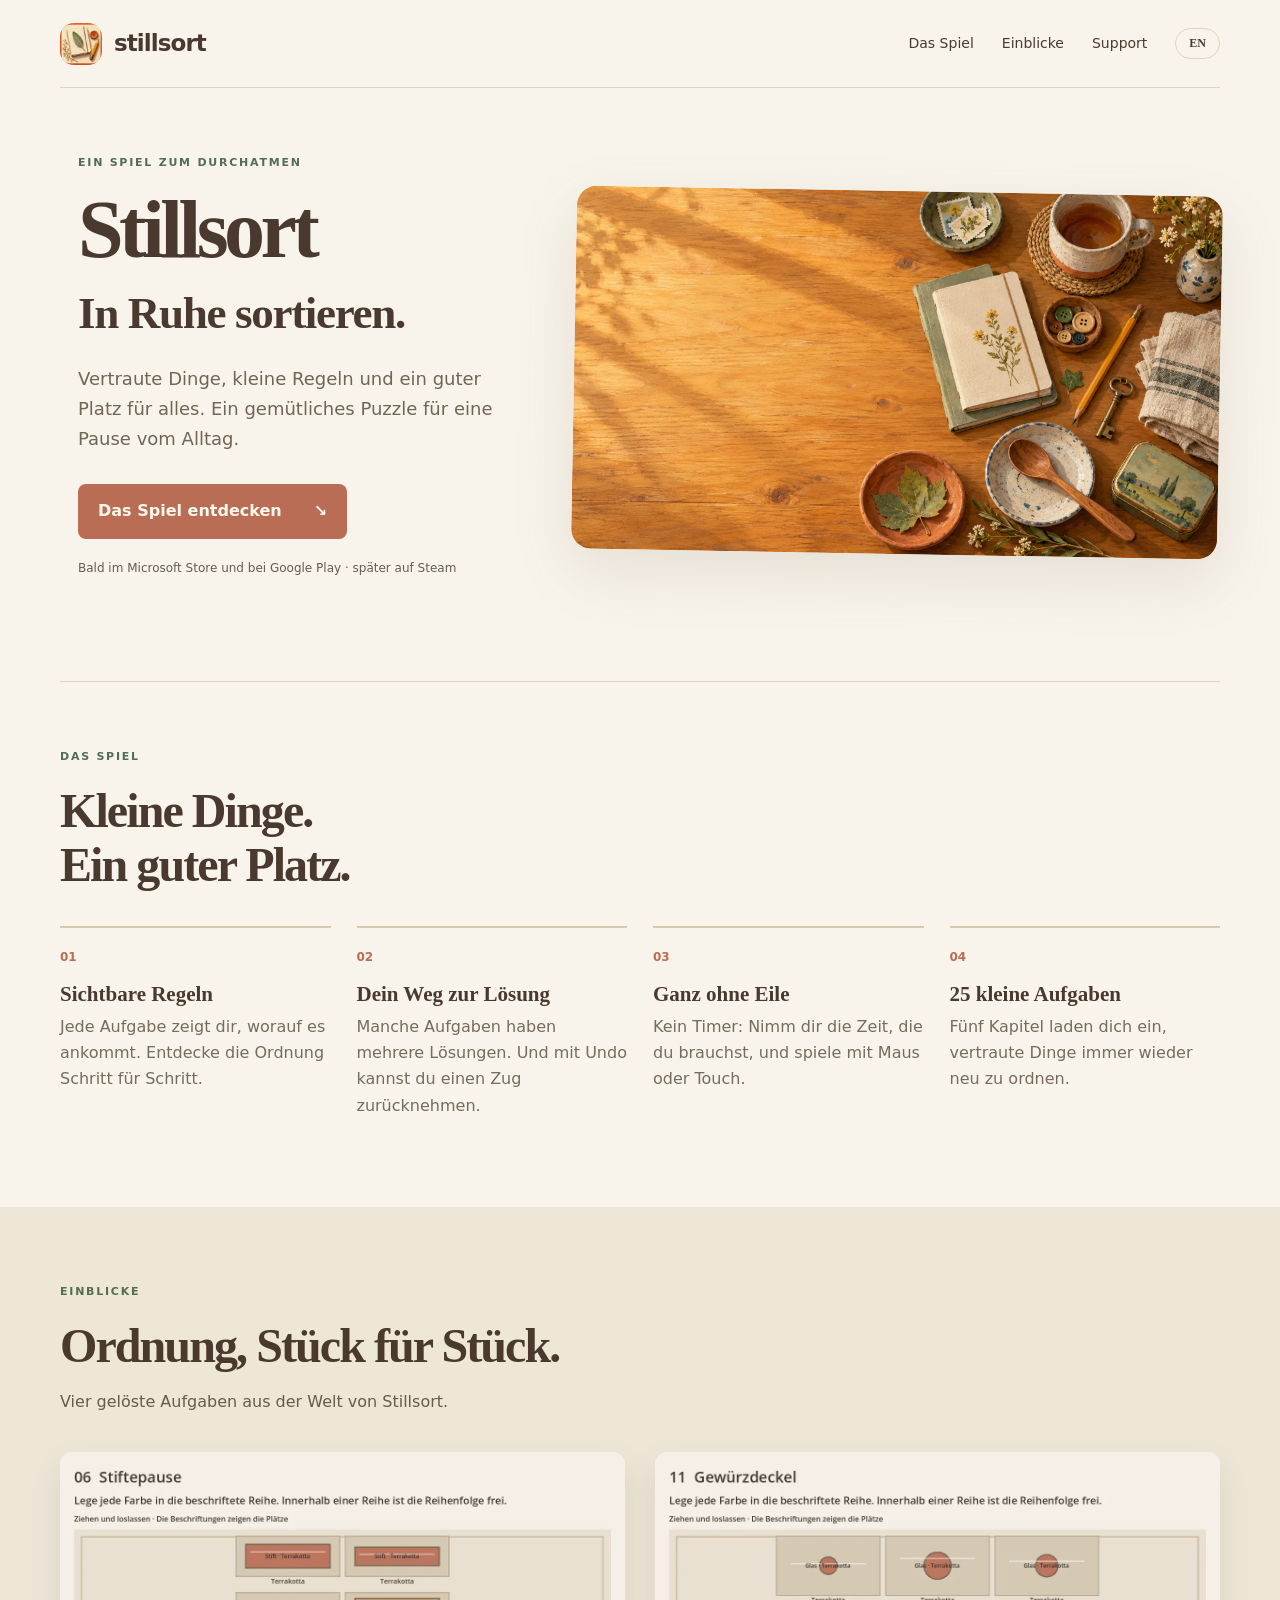
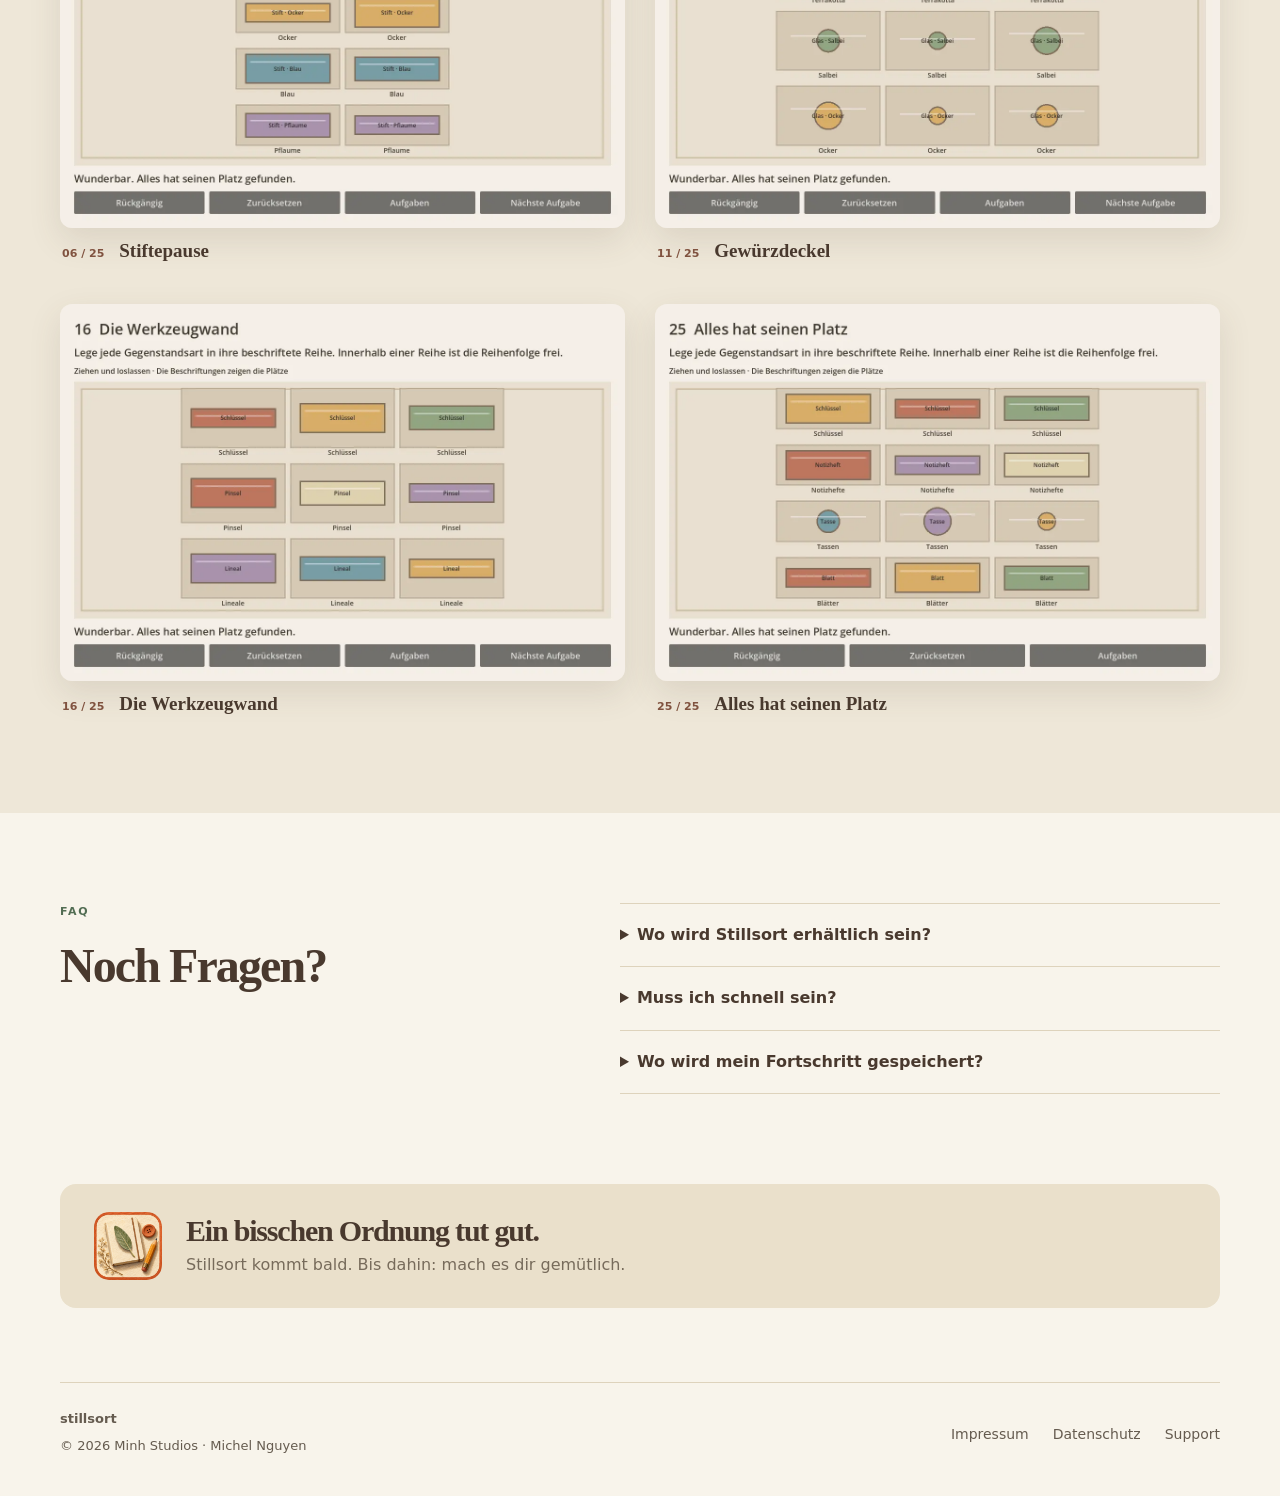
==== index.html @ e7d7af77 "Website-Entwurf (terra)" ====
<!doctype html><html lang="de"><head><meta charset="utf-8"><meta name="viewport" content="width=device-width,initial-scale=1"><meta name="description" content="Ein ruhiges Puzzle- und Aufräumspiel für kleine Pausen."><meta name="theme-color" content="#f8f4eb"><meta property="og:type" content="website"><meta property="og:site_name" content="Stillsort"><meta property="og:title" content="Stillsort — In Ruhe sortieren"><meta property="og:description" content="Ein ruhiges Puzzle- und Aufräumspiel für kleine Pausen."><meta property="og:image" content="img/key-art.webp"><meta property="og:image:alt" content="Stillsort"><meta name="twitter:card" content="summary_large_image"><title>Stillsort — In Ruhe sortieren</title><link rel="icon" href="favicon.png"><link rel="stylesheet" href="style.css"><script src="lang.js" defer></script></head><body><a class="skip" href="#main"><span data-l="de">Zum Inhalt</span><span data-l="en">Skip to content</span></a><header class="nav wrap"><a class="brand" href="./"><img src="img/icon.webp" alt="" width="42" height="42"><span>stillsort</span></a><nav aria-label="Navigation"><a href="./#spiel"><span data-l="de">Das Spiel</span><span data-l="en">The game</span></a><a href="./#einblicke"><span data-l="de">Einblicke</span><span data-l="en">Gallery</span></a><a href="support.html">Support</a><button class="lang" type="button" aria-label="Switch language">EN</button></nav></header><main id="main"><section class="hero wrap"><div class="hero-copy"><p class="eyebrow"><span data-l="de">Ein Spiel zum Durchatmen</span><span data-l="en">A little room to unwind</span></p><h1>Stillsort<span><span data-l="de">In Ruhe sortieren.</span><span data-l="en">Find your quiet order.</span></span></h1><p class="lead"><span data-l="de">Vertraute Dinge, kleine Regeln und ein guter Platz für alles. Ein gemütliches Puzzle für eine Pause vom Alltag.</span><span data-l="en">Familiar things, little rules and a place for everything. A cozy puzzle for a break from the everyday.</span></p><a class="button" href="#spiel"><span data-l="de">Das Spiel entdecken</span><span data-l="en">Discover the game</span> <span aria-hidden="true">↘</span></a><p class="coming"><span data-l="de">Bald im Microsoft Store und bei Google Play · später auf Steam</span><span data-l="en">Coming soon to Microsoft Store and Google Play · Steam later</span></p></div><div class="hero-art"><img src="img/key-art.webp" alt="" width="1920" height="1080" fetchpriority="high"></div></section><section class="about wrap" id="spiel"><p class="eyebrow"><span data-l="de">Das Spiel</span><span data-l="en">The game</span></p><h2><span data-l="de">Kleine Dinge.<br>Ein guter Platz.</span><span data-l="en">Small things.<br>Just the right place.</span></h2><div class="features"><article><b>01</b><h3><span data-l="de">Sichtbare Regeln</span><span data-l="en">Visible rules</span></h3><p><span data-l="de">Jede Aufgabe zeigt dir, worauf es ankommt. Entdecke die Ordnung Schritt für Schritt.</span><span data-l="en">Each puzzle shows you what matters. Discover the pattern one step at a time.</span></p></article><article><b>02</b><h3><span data-l="de">Dein Weg zur Lösung</span><span data-l="en">Your way to solve</span></h3><p><span data-l="de">Manche Aufgaben haben mehrere Lösungen. Und mit Undo kannst du einen Zug zurücknehmen.</span><span data-l="en">Some puzzles have more than one solution. Undo lets you take a move back.</span></p></article><article><b>03</b><h3><span data-l="de">Ganz ohne Eile</span><span data-l="en">No need to hurry</span></h3><p><span data-l="de">Kein Timer: Nimm dir die Zeit, die du brauchst, und spiele mit Maus oder Touch.</span><span data-l="en">There’s no timer. Take your time and play with a mouse or touch.</span></p></article><article><b>04</b><h3><span data-l="de">25 kleine Aufgaben</span><span data-l="en">25 little puzzles</span></h3><p><span data-l="de">Fünf Kapitel laden dich ein, vertraute Dinge immer wieder neu zu ordnen.</span><span data-l="en">Five chapters invite you to arrange familiar objects in new ways.</span></p></article></div></section><section class="gallery-section" id="einblicke"><div class="wrap"><p class="eyebrow"><span data-l="de">Einblicke</span><span data-l="en">A closer look</span></p><h2><span data-l="de">Ordnung, Stück für Stück.</span><span data-l="en">A little order, piece by piece.</span></h2><p><span data-l="de">Vier gelöste Aufgaben aus der Welt von Stillsort.</span><span data-l="en">Four solved puzzles from the world of Stillsort.</span></p><div class="gallery"><figure><img src="img/screens/level-06.webp" alt="" loading="lazy" width="1200" height="800"><figcaption><span>06 / 25</span><span data-l="de">Stiftepause</span><span data-l="en">Pencil break</span></figcaption></figure><figure><img src="img/screens/level-11.webp" alt="" loading="lazy" width="1200" height="800"><figcaption><span>11 / 25</span><span data-l="de">Gewürzdeckel</span><span data-l="en">Spice lids</span></figcaption></figure><figure><img src="img/screens/level-16.webp" alt="" loading="lazy" width="1200" height="800"><figcaption><span>16 / 25</span><span data-l="de">Die Werkzeugwand</span><span data-l="en">The tool wall</span></figcaption></figure><figure><img src="img/screens/level-25.webp" alt="" loading="lazy" width="1200" height="800"><figcaption><span>25 / 25</span><span data-l="de">Alles hat seinen Platz</span><span data-l="en">Everything in its place</span></figcaption></figure></div></div></section><section class="faq wrap"><div><p class="eyebrow">FAQ</p><h2><span data-l="de">Noch Fragen?</span><span data-l="en">A few questions?</span></h2></div><div><details><summary><span data-l="de">Wo wird Stillsort erhältlich sein?</span><span data-l="en">Where will Stillsort be available?</span></summary><p><span data-l="de">Stillsort erscheint bald im Microsoft Store und bei Google Play; Steam folgt später.</span><span data-l="en">Stillsort is coming soon to Microsoft Store and Google Play, with Steam planned later.</span></p></details><details><summary><span data-l="de">Muss ich schnell sein?</span><span data-l="en">Do I need to be quick?</span></summary><p><span data-l="de">Nein. Es gibt keinen Timer. Du kannst in deinem eigenen Tempo spielen und Züge rückgängig machen.</span><span data-l="en">No. There is no timer. Play at your own pace and undo moves.</span></p></details><details><summary><span data-l="de">Wo wird mein Fortschritt gespeichert?</span><span data-l="en">Where is my progress saved?</span></summary><p><span data-l="de">Auf deinem Gerät. Mehr dazu steht in unserer <a href="privacy.html">Datenschutzerklärung</a>.</span><span data-l="en">On your device. Read more in our <a href="privacy.html">privacy policy</a>.</span></p></details></div></section><section class="closing wrap"><img src="img/icon.webp" width="68" height="68" alt=""><div><h2><span data-l="de">Ein bisschen Ordnung tut gut.</span><span data-l="en">A little order feels good.</span></h2><p><span data-l="de">Stillsort kommt bald. Bis dahin: mach es dir gemütlich.</span><span data-l="en">Stillsort is coming soon. Until then, make yourself comfortable.</span></p></div></section></main><footer class="wrap footer"><div><strong>stillsort</strong><p>© 2026 Minh Studios · Michel Nguyen</p></div><nav aria-label="Footer"><a href="impressum.html"><span data-l="de">Impressum</span><span data-l="en">Legal notice</span></a><a href="privacy.html"><span data-l="de">Datenschutz</span><span data-l="en">Privacy</span></a><a href="support.html">Support</a></nav></footer></body></html>
---- style.css ----
:root{--paper:#f6f0e2;--ink:#594737;--muted:#817565;--terra:#b96d54;--sage:#718a70;--ochre:#c4a15d;--line:#ded3bc}*{box-sizing:border-box}body{margin:0;background:var(--paper);color:var(--ink);font:16px/1.65 system-ui,-apple-system,BlinkMacSystemFont,"Segoe UI",sans-serif}a{color:inherit;text-underline-offset:4px}.wrap{width:min(1160px,calc(100% - 48px));margin-inline:auto}.nav{height:88px;display:flex;align-items:center;justify-content:space-between;border-bottom:1px solid var(--line)}.brand{display:flex;align-items:center;gap:12px;text-decoration:none;font-weight:700;font-size:23px;letter-spacing:-.04em}.brand img{border-radius:14px}nav{display:flex;align-items:center;gap:28px}nav a,.footer a{text-decoration:none;font-size:14px}.nav a:hover,.footer a:hover{color:var(--terra)}.lang{border:1px solid var(--line);background:transparent;border-radius:99px;padding:7px 13px;color:var(--ink);font:600 12px 'DM Sans';cursor:pointer}.hero{display:grid;grid-template-columns:.83fr 1.17fr;gap:56px;align-items:center;padding-block:66px 90px}.hero-copy{padding-left:18px}.eyebrow{text-transform:uppercase;letter-spacing:.16em;color:var(--sage);font-size:11px;font-weight:700;margin:0 0 18px}.hero h1,.legal h1{font:600 clamp(52px,7vw,82px)/.98 Georgia,"Times New Roman",serif;letter-spacing:-.055em;margin:0 0 24px}.lead{font-size:18px;color:#716554;max-width:480px}.button{display:inline-flex;align-items:center;gap:32px;text-decoration:none;background:var(--terra);color:#fff8ed;padding:14px 20px;border-radius:8px;margin-top:13px;font-weight:600}.button:hover{background:#9f5c48}.coming{color:var(--muted);font-size:12px;margin-top:20px}.hero-art{border-radius:20px;overflow:hidden;box-shadow:0 22px 60px #75614924;transform:rotate(1deg)}.hero-art img{display:block;width:100%;height:auto}.about{border-top:1px solid var(--line);padding-block:66px 88px}.about h2,.closing h2{font:600 clamp(32px,4vw,48px)/1.12 Georgia,"Times New Roman",serif;letter-spacing:-.04em;margin:0 0 35px}.features{display:grid;grid-template-columns:repeat(3,1fr);gap:40px}.features article{border-top:2px solid #d6c9ac;padding-top:15px}.features b{font-size:12px;color:var(--terra)}.features h3{font:600 21px Georgia,"Times New Roman",serif;margin:12px 0 7px}.features p,.closing p{color:#776b5b;margin:0}.closing{display:flex;align-items:center;gap:24px;background:#eae0cb;border-radius:16px;padding:28px 34px;margin-bottom:74px}.closing h2{font-size:30px;margin:0 0 4px}.closing img{border-radius:15px}.footer{border-top:1px solid var(--line);padding:25px 0 35px;display:flex;justify-content:space-between;color:var(--muted);font-size:13px}.footer>span:last-child{display:flex;gap:24px}.legal{padding:82px 0 108px;max-width:810px}.legal h1{font-size:clamp(48px,7vw,72px)}.legal article{border-top:1px solid var(--line);padding:23px 0}.legal article h2{font:600 24px Georgia,"Times New Roman",serif;margin:0 0 8px}.legal article p{color:#716554;margin:0}.legal .updated{margin-top:42px;color:var(--muted);font-size:13px}.contact{background:#eee5d2;border:0!important;border-radius:14px;padding:24px!important;margin:34px 0}.email{font-size:22px;color:var(--terra)}[data-en]{display:none}.english [data-en]{display:initial}.english [data-de]{display:none}
@media(max-width:780px){.wrap{width:min(100% - 34px,600px)}.nav{height:72px}nav{gap:13px}nav a{font-size:13px}.hero{grid-template-columns:1fr;gap:34px;padding-block:48px 64px}.hero-copy{padding:0}.hero h1{font-size:64px}.hero-art{order:-1}.features{grid-template-columns:1fr;gap:22px}.about{padding-block:48px}.closing{align-items:flex-start;margin-bottom:46px}.footer{gap:18px;flex-direction:column}.legal{padding:56px 0 78px}}@media(max-width:440px){.nav nav{gap:9px}.brand{font-size:20px}.nav nav a{font-size:12px}.hero h1{font-size:54px}.lead{font-size:16px}.closing{padding:23px}.closing h2{font-size:25px}}
/* Editorial additions */
:root{--paper:#f8f4eb;--ink:#49392e;--muted:#655b4f;--sage:#526d53}html{scroll-behavior:smooth}body{overflow-wrap:break-word}.skip{position:absolute;left:1rem;top:-5rem;background:#fff;color:#332b25;padding:.7rem;z-index:10}.skip:focus{top:1rem}a:focus-visible,button:focus-visible,summary:focus-visible{outline:3px solid #81513f;outline-offset:4px}[data-l="en"]{display:none}html[lang="en"] [data-l="de"]{display:none}html[lang="en"] [data-l="en"]{display:revert}.hero h1>span{display:block;font-size:.55em;line-height:1.2;letter-spacing:-.03em;margin-top:.35em}.features{grid-template-columns:repeat(4,1fr);gap:26px}.gallery-section{background:#eee7d8;padding:76px 0 86px}.gallery-section h2,.faq h2{font:600 clamp(32px,4vw,48px)/1.12 Georgia,serif;letter-spacing:-.04em;margin:0}.gallery-section>div>p:not(.eyebrow){color:var(--muted)}.gallery{display:grid;grid-template-columns:repeat(2,1fr);gap:30px;margin-top:36px}.gallery figure{margin:0}.gallery img{width:100%;height:auto;display:block;border-radius:12px;box-shadow:0 12px 32px #55463720}.gallery figcaption{display:flex;gap:15px;align-items:baseline;padding:12px 2px;font:600 19px Georgia,serif}.gallery figcaption>span:first-child{font:700 11px system-ui;color:#80523f}.faq{display:grid;grid-template-columns:1fr 1.2fr;gap:60px;padding-block:90px}.faq details{border-top:1px solid var(--line);padding:18px 0}.faq details:last-child{border-bottom:1px solid var(--line)}summary{cursor:pointer;font-weight:650}details p{color:var(--muted)}.legal section{border-top:1px solid var(--line);padding:22px 0}.legal section h2{font:600 24px Georgia,serif;margin:0 0 10px}.legal section p{margin:0}.legal address{font-style:normal}.footer nav{display:flex;flex-wrap:wrap;gap:24px}.footer p{margin:.4em 0}.button,.hero-art{transition:transform .2s ease,background-color .2s ease}.button:hover{transform:translateY(-2px)}
@media(max-width:780px){.features{grid-template-columns:repeat(2,1fr)}.faq{grid-template-columns:1fr;gap:24px;padding-block:60px}.gallery-section{padding-block:55px}.hero-art{order:0}}
@media(max-width:520px){.nav{height:auto;min-height:72px;gap:12px}.nav nav{gap:10px}.nav nav a:nth-child(2){display:none}.gallery{grid-template-columns:1fr;gap:24px}.features{grid-template-columns:1fr}.footer nav{gap:16px}.hero h1{font-size:56px}}
@media(prefers-reduced-motion:reduce){html{scroll-behavior:auto}*,*::before,*::after{transition-duration:.01ms!important;animation-duration:.01ms!important;animation-iteration-count:1!important}}
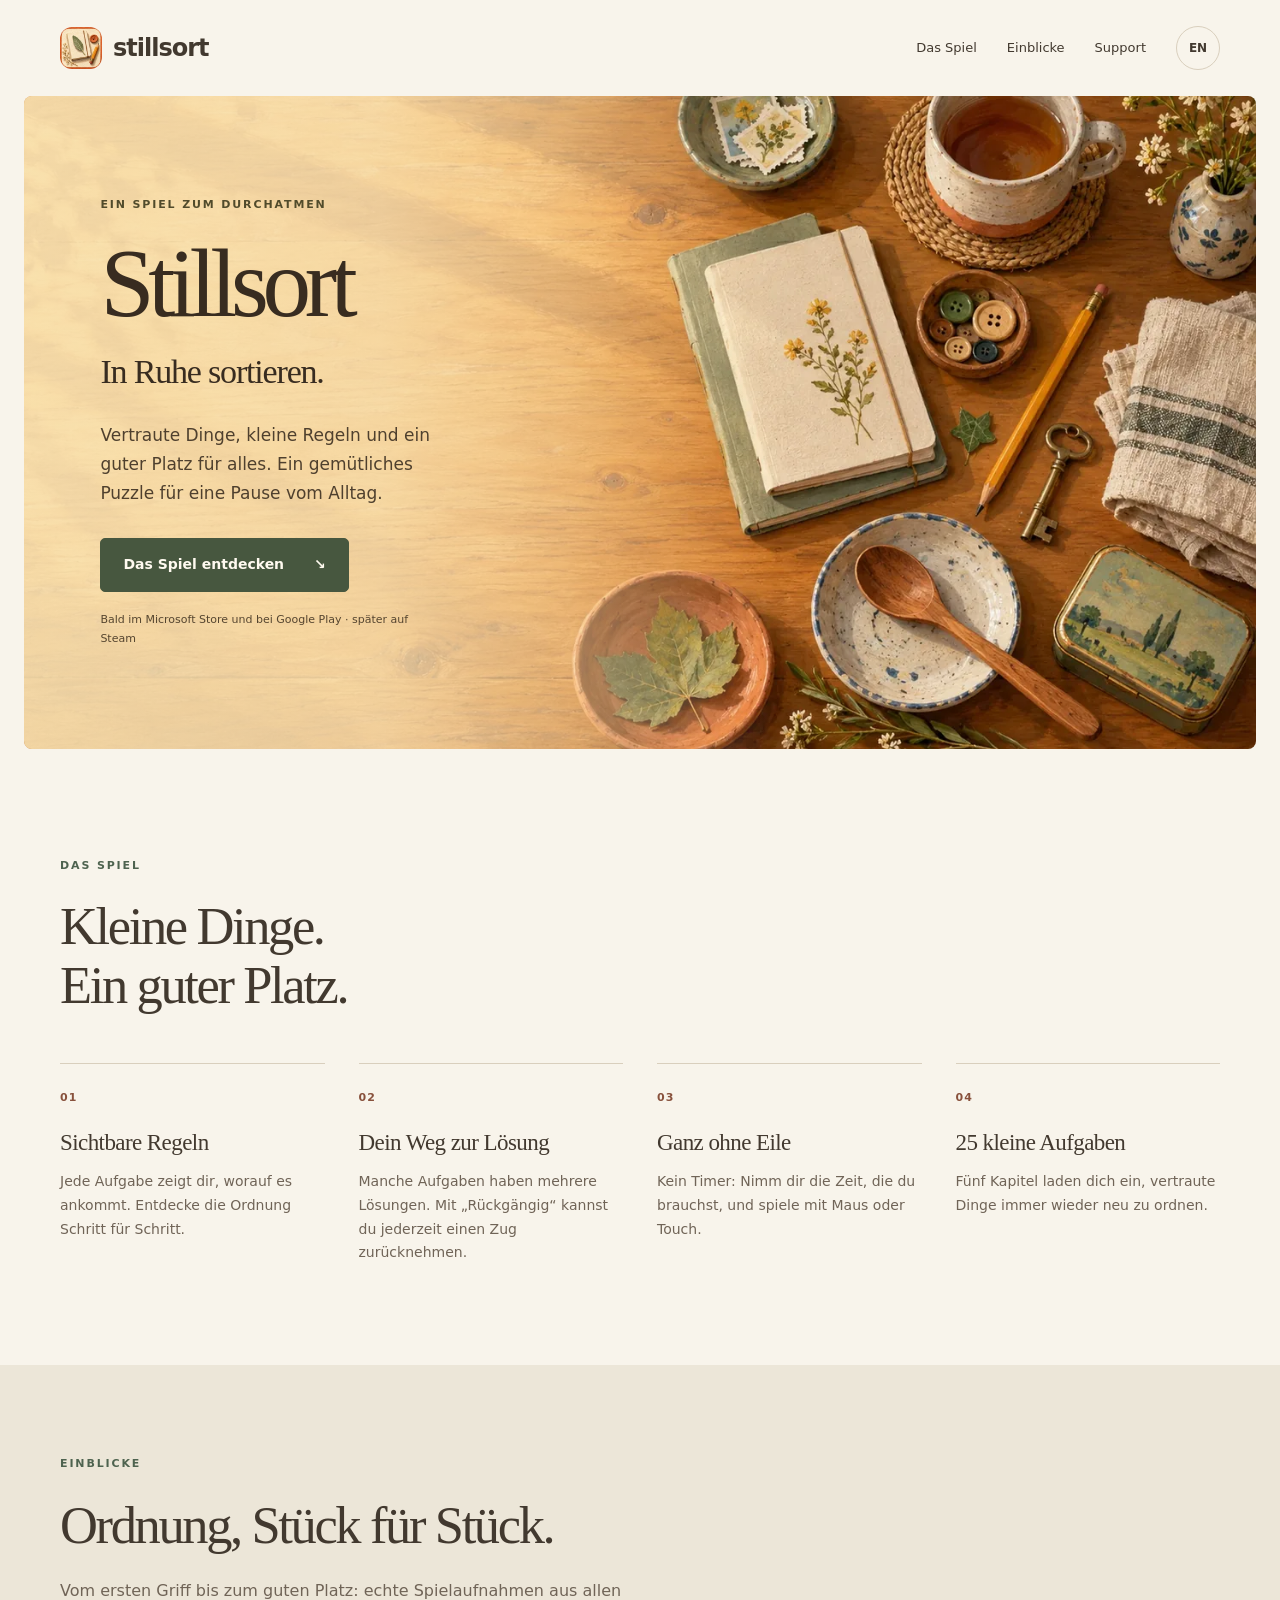
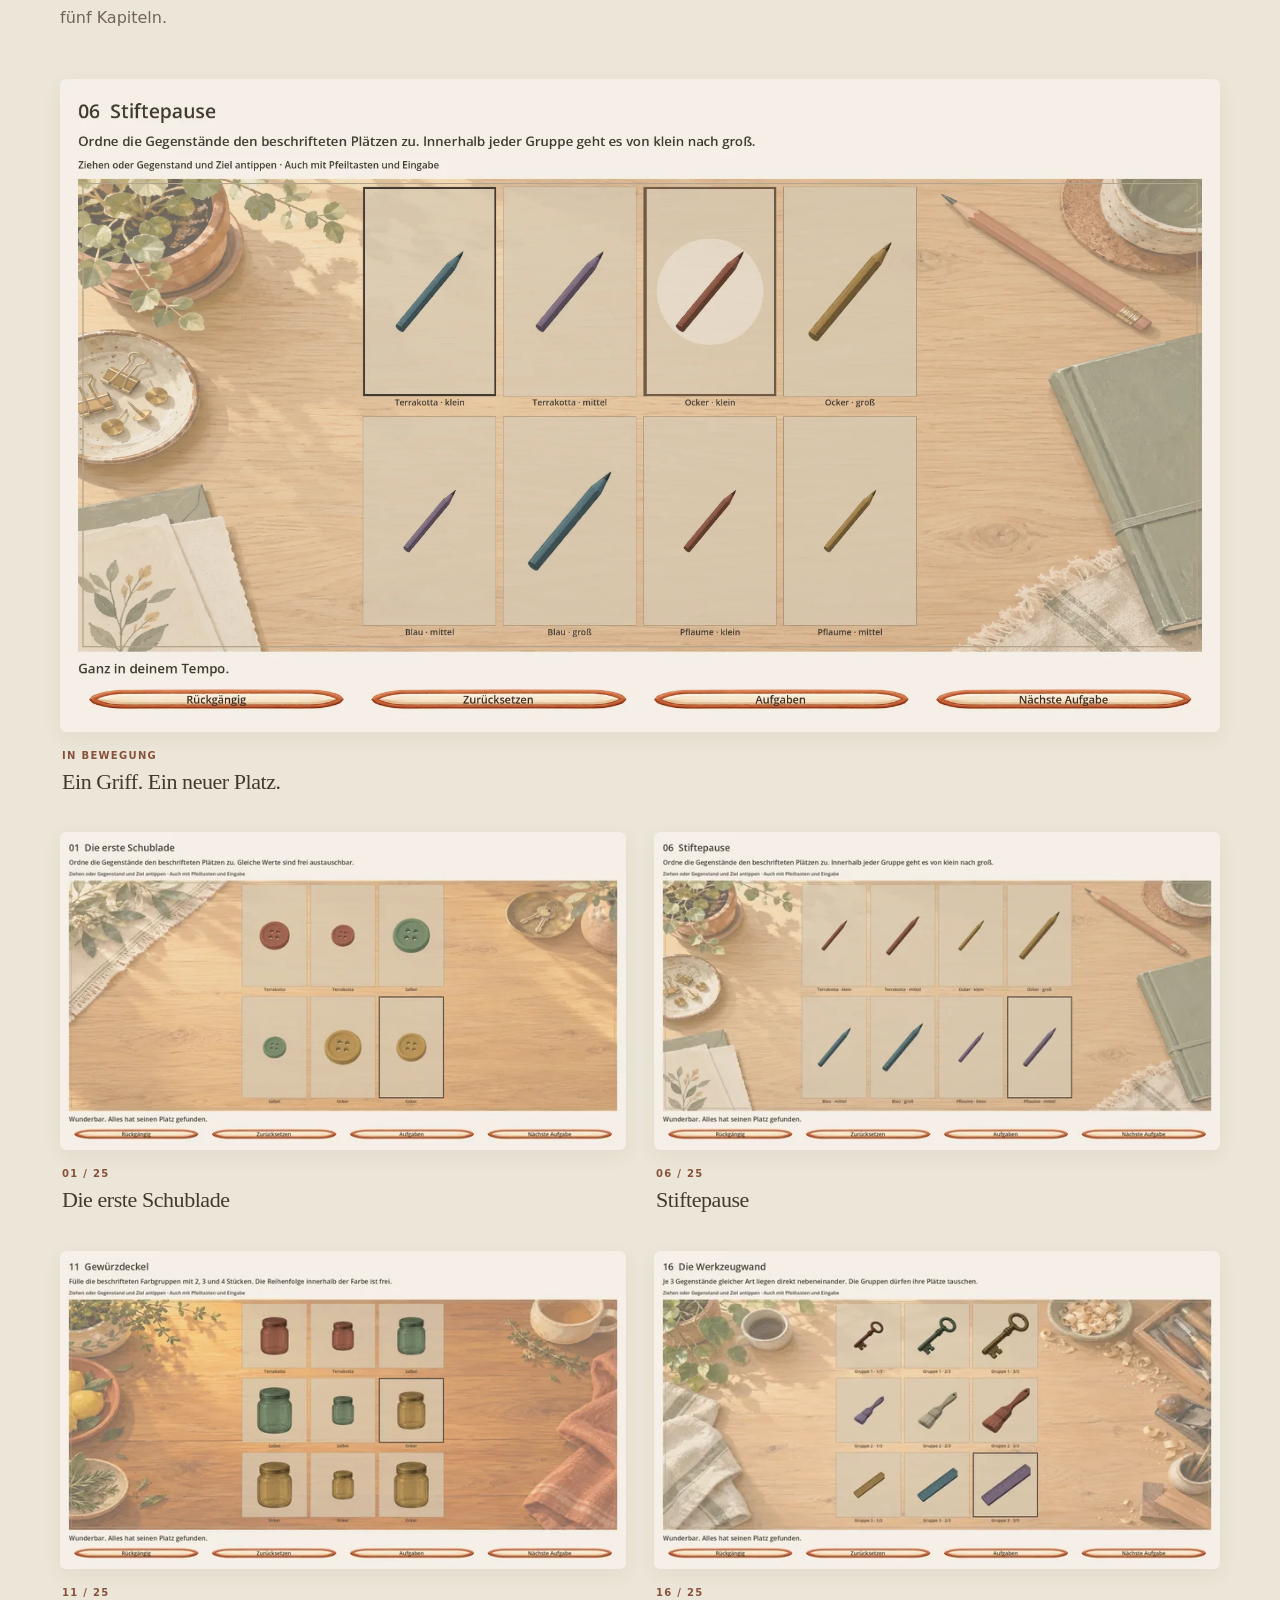
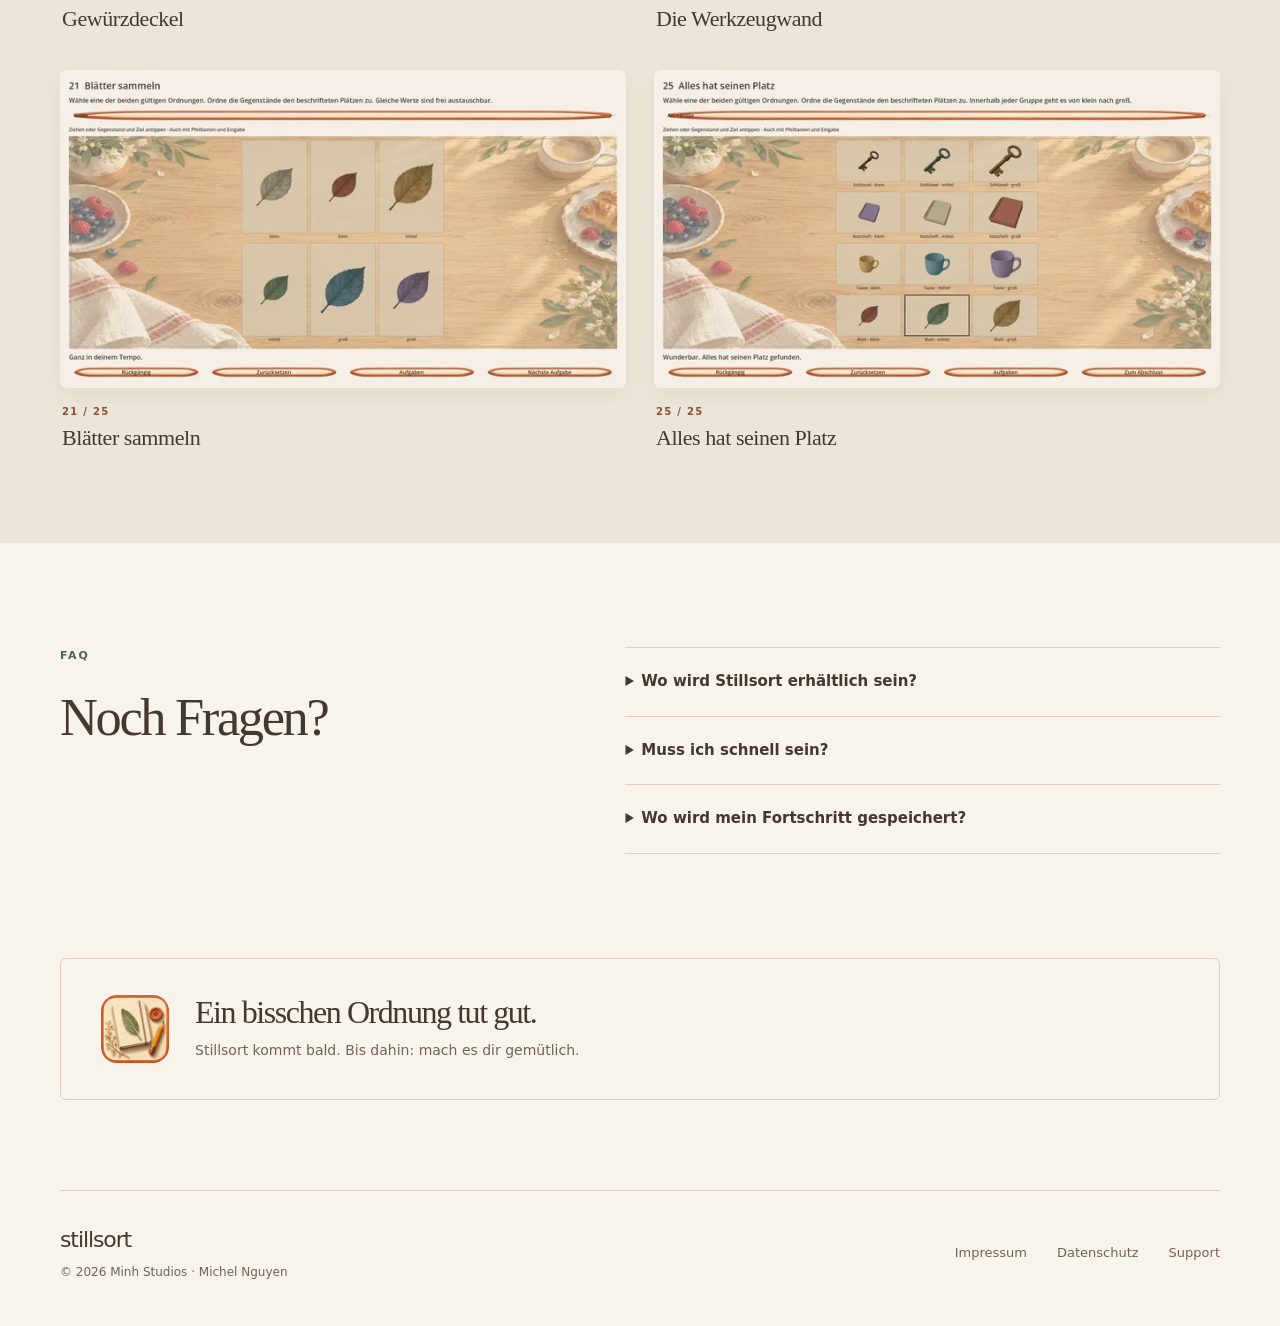
==== commit 451d1993: "Website überarbeitet (sol), neue Screenshots" ====
--- a/index.html
+++ b/index.html
@@ -1 +1 @@
-<!doctype html><html lang="de"><head><meta charset="utf-8"><meta name="viewport" content="width=device-width,initial-scale=1"><meta name="description" content="Ein ruhiges Puzzle- und Aufräumspiel für kleine Pausen."><meta name="theme-color" content="#f8f4eb"><meta property="og:type" content="website"><meta property="og:site_name" content="Stillsort"><meta property="og:title" content="Stillsort — In Ruhe sortieren"><meta property="og:description" content="Ein ruhiges Puzzle- und Aufräumspiel für kleine Pausen."><meta property="og:image" content="img/key-art.webp"><meta property="og:image:alt" content="Stillsort"><meta name="twitter:card" content="summary_large_image"><title>Stillsort — In Ruhe sortieren</title><link rel="icon" href="favicon.png"><link rel="stylesheet" href="style.css"><script src="lang.js" defer></script></head><body><a class="skip" href="#main"><span data-l="de">Zum Inhalt</span><span data-l="en">Skip to content</span></a><header class="nav wrap"><a class="brand" href="./"><img src="img/icon.webp" alt="" width="42" height="42"><span>stillsort</span></a><nav aria-label="Navigation"><a href="./#spiel"><span data-l="de">Das Spiel</span><span data-l="en">The game</span></a><a href="./#einblicke"><span data-l="de">Einblicke</span><span data-l="en">Gallery</span></a><a href="support.html">Support</a><button class="lang" type="button" aria-label="Switch language">EN</button></nav></header><main id="main"><section class="hero wrap"><div class="hero-copy"><p class="eyebrow"><span data-l="de">Ein Spiel zum Durchatmen</span><span data-l="en">A little room to unwind</span></p><h1>Stillsort<span><span data-l="de">In Ruhe sortieren.</span><span data-l="en">Find your quiet order.</span></span></h1><p class="lead"><span data-l="de">Vertraute Dinge, kleine Regeln und ein guter Platz für alles. Ein gemütliches Puzzle für eine Pause vom Alltag.</span><span data-l="en">Familiar things, little rules and a place for everything. A cozy puzzle for a break from the everyday.</span></p><a class="button" href="#spiel"><span data-l="de">Das Spiel entdecken</span><span data-l="en">Discover the game</span> <span aria-hidden="true">↘</span></a><p class="coming"><span data-l="de">Bald im Microsoft Store und bei Google Play · später auf Steam</span><span data-l="en">Coming soon to Microsoft Store and Google Play · Steam later</span></p></div><div class="hero-art"><img src="img/key-art.webp" alt="" width="1920" height="1080" fetchpriority="high"></div></section><section class="about wrap" id="spiel"><p class="eyebrow"><span data-l="de">Das Spiel</span><span data-l="en">The game</span></p><h2><span data-l="de">Kleine Dinge.<br>Ein guter Platz.</span><span data-l="en">Small things.<br>Just the right place.</span></h2><div class="features"><article><b>01</b><h3><span data-l="de">Sichtbare Regeln</span><span data-l="en">Visible rules</span></h3><p><span data-l="de">Jede Aufgabe zeigt dir, worauf es ankommt. Entdecke die Ordnung Schritt für Schritt.</span><span data-l="en">Each puzzle shows you what matters. Discover the pattern one step at a time.</span></p></article><article><b>02</b><h3><span data-l="de">Dein Weg zur Lösung</span><span data-l="en">Your way to solve</span></h3><p><span data-l="de">Manche Aufgaben haben mehrere Lösungen. Und mit Undo kannst du einen Zug zurücknehmen.</span><span data-l="en">Some puzzles have more than one solution. Undo lets you take a move back.</span></p></article><article><b>03</b><h3><span data-l="de">Ganz ohne Eile</span><span data-l="en">No need to hurry</span></h3><p><span data-l="de">Kein Timer: Nimm dir die Zeit, die du brauchst, und spiele mit Maus oder Touch.</span><span data-l="en">There’s no timer. Take your time and play with a mouse or touch.</span></p></article><article><b>04</b><h3><span data-l="de">25 kleine Aufgaben</span><span data-l="en">25 little puzzles</span></h3><p><span data-l="de">Fünf Kapitel laden dich ein, vertraute Dinge immer wieder neu zu ordnen.</span><span data-l="en">Five chapters invite you to arrange familiar objects in new ways.</span></p></article></div></section><section class="gallery-section" id="einblicke"><div class="wrap"><p class="eyebrow"><span data-l="de">Einblicke</span><span data-l="en">A closer look</span></p><h2><span data-l="de">Ordnung, Stück für Stück.</span><span data-l="en">A little order, piece by piece.</span></h2><p><span data-l="de">Vier gelöste Aufgaben aus der Welt von Stillsort.</span><span data-l="en">Four solved puzzles from the world of Stillsort.</span></p><div class="gallery"><figure><img src="img/screens/level-06.webp" alt="" loading="lazy" width="1200" height="800"><figcaption><span>06 / 25</span><span data-l="de">Stiftepause</span><span data-l="en">Pencil break</span></figcaption></figure><figure><img src="img/screens/level-11.webp" alt="" loading="lazy" width="1200" height="800"><figcaption><span>11 / 25</span><span data-l="de">Gewürzdeckel</span><span data-l="en">Spice lids</span></figcaption></figure><figure><img src="img/screens/level-16.webp" alt="" loading="lazy" width="1200" height="800"><figcaption><span>16 / 25</span><span data-l="de">Die Werkzeugwand</span><span data-l="en">The tool wall</span></figcaption></figure><figure><img src="img/screens/level-25.webp" alt="" loading="lazy" width="1200" height="800"><figcaption><span>25 / 25</span><span data-l="de">Alles hat seinen Platz</span><span data-l="en">Everything in its place</span></figcaption></figure></div></div></section><section class="faq wrap"><div><p class="eyebrow">FAQ</p><h2><span data-l="de">Noch Fragen?</span><span data-l="en">A few questions?</span></h2></div><div><details><summary><span data-l="de">Wo wird Stillsort erhältlich sein?</span><span data-l="en">Where will Stillsort be available?</span></summary><p><span data-l="de">Stillsort erscheint bald im Microsoft Store und bei Google Play; Steam folgt später.</span><span data-l="en">Stillsort is coming soon to Microsoft Store and Google Play, with Steam planned later.</span></p></details><details><summary><span data-l="de">Muss ich schnell sein?</span><span data-l="en">Do I need to be quick?</span></summary><p><span data-l="de">Nein. Es gibt keinen Timer. Du kannst in deinem eigenen Tempo spielen und Züge rückgängig machen.</span><span data-l="en">No. There is no timer. Play at your own pace and undo moves.</span></p></details><details><summary><span data-l="de">Wo wird mein Fortschritt gespeichert?</span><span data-l="en">Where is my progress saved?</span></summary><p><span data-l="de">Auf deinem Gerät. Mehr dazu steht in unserer <a href="privacy.html">Datenschutzerklärung</a>.</span><span data-l="en">On your device. Read more in our <a href="privacy.html">privacy policy</a>.</span></p></details></div></section><section class="closing wrap"><img src="img/icon.webp" width="68" height="68" alt=""><div><h2><span data-l="de">Ein bisschen Ordnung tut gut.</span><span data-l="en">A little order feels good.</span></h2><p><span data-l="de">Stillsort kommt bald. Bis dahin: mach es dir gemütlich.</span><span data-l="en">Stillsort is coming soon. Until then, make yourself comfortable.</span></p></div></section></main><footer class="wrap footer"><div><strong>stillsort</strong><p>© 2026 Minh Studios · Michel Nguyen</p></div><nav aria-label="Footer"><a href="impressum.html"><span data-l="de">Impressum</span><span data-l="en">Legal notice</span></a><a href="privacy.html"><span data-l="de">Datenschutz</span><span data-l="en">Privacy</span></a><a href="support.html">Support</a></nav></footer></body></html>+<!doctype html><html lang="de"><head><meta charset="utf-8"><meta name="viewport" content="width=device-width,initial-scale=1"><meta name="description" content="Ein ruhiges Puzzle- und Aufräumspiel für kleine Pausen."><meta name="theme-color" content="#f8f4eb"><meta property="og:type" content="website"><meta property="og:site_name" content="Stillsort"><meta property="og:title" content="Stillsort — In Ruhe sortieren"><meta property="og:description" content="Ein ruhiges Puzzle- und Aufräumspiel für kleine Pausen."><meta property="og:image" content="img/key-art.webp"><meta property="og:image:alt" content="Stillsort"><meta name="twitter:card" content="summary_large_image"><title>Stillsort — In Ruhe sortieren</title><link rel="icon" href="favicon.png"><link rel="stylesheet" href="style.css"><script src="lang.js" defer></script></head><body><a class="skip" href="#main"><span data-l="de">Zum Inhalt</span><span data-l="en">Skip to content</span></a><header class="nav wrap"><a class="brand" href="./"><img src="img/icon-small.webp" alt="" width="42" height="42"><span>stillsort</span></a><nav aria-label="Navigation"><a href="./#spiel"><span data-l="de">Das Spiel</span><span data-l="en">The game</span></a><a href="./#einblicke"><span data-l="de">Einblicke</span><span data-l="en">Gallery</span></a><a href="support.html">Support</a><button class="lang" type="button" aria-label="Switch language">EN</button></nav></header><main id="main"><section class="hero wrap" aria-labelledby="hero-title"><div class="hero-copy"><p class="eyebrow"><span data-l="de">Ein Spiel zum Durchatmen</span><span data-l="en">A little room to unwind</span></p><h1 id="hero-title">Stillsort<span><span data-l="de">In Ruhe sortieren.</span><span data-l="en">Find your quiet order.</span></span></h1><p class="lead"><span data-l="de">Vertraute Dinge, kleine Regeln und ein guter Platz für alles. Ein gemütliches Puzzle für eine Pause vom Alltag.</span><span data-l="en">Familiar things, little rules and a place for everything. A cozy puzzle for a break from the everyday.</span></p><a class="button" href="#spiel"><span data-l="de">Das Spiel entdecken</span><span data-l="en">Discover the game</span> <span aria-hidden="true">↘</span></a><p class="coming"><span data-l="de">Bald im Microsoft Store und bei Google Play · später auf Steam</span><span data-l="en">Coming soon to Microsoft Store and Google Play · Steam later</span></p></div><div class="hero-art"><img src="img/key-art.webp" srcset="img/key-art-960.webp 960w, img/key-art-1440.webp 1440w, img/key-art.webp 1920w" sizes="(max-width: 700px) 100vw, (max-width: 1400px) 94vw, 1320px" alt="" width="1920" height="1080" fetchpriority="high"></div></section><section class="about wrap" id="spiel"><p class="eyebrow"><span data-l="de">Das Spiel</span><span data-l="en">The game</span></p><h2><span data-l="de">Kleine Dinge.<br>Ein guter Platz.</span><span data-l="en">Small things.<br>Just the right place.</span></h2><div class="features"><article><b>01</b><h3><span data-l="de">Sichtbare Regeln</span><span data-l="en">Visible rules</span></h3><p><span data-l="de">Jede Aufgabe zeigt dir, worauf es ankommt. Entdecke die Ordnung Schritt für Schritt.</span><span data-l="en">Each puzzle shows you what matters. Discover the pattern one step at a time.</span></p></article><article><b>02</b><h3><span data-l="de">Dein Weg zur Lösung</span><span data-l="en">Your own way to solve</span></h3><p><span data-l="de">Manche Aufgaben haben mehrere Lösungen. Mit „Rückgängig“ kannst du jederzeit einen Zug zurücknehmen.</span><span data-l="en">Some puzzles have more than one solution. Undo lets you take a move back.</span></p></article><article><b>03</b><h3><span data-l="de">Ganz ohne Eile</span><span data-l="en">No need to hurry</span></h3><p><span data-l="de">Kein Timer: Nimm dir die Zeit, die du brauchst, und spiele mit Maus oder Touch.</span><span data-l="en">There’s no timer. Take your time and play with a mouse or touch.</span></p></article><article><b>04</b><h3><span data-l="de">25 kleine Aufgaben</span><span data-l="en">25 little puzzles</span></h3><p><span data-l="de">Fünf Kapitel laden dich ein, vertraute Dinge immer wieder neu zu ordnen.</span><span data-l="en">Five chapters invite you to arrange familiar objects in new ways.</span></p></article></div></section><section class="gallery-section" id="einblicke"><div class="wrap"><p class="eyebrow"><span data-l="de">Einblicke</span><span data-l="en">A closer look</span></p><h2><span data-l="de">Ordnung, Stück für Stück.</span><span data-l="en">A little order, piece by piece.</span></h2><p><span data-l="de">Vom ersten Griff bis zum guten Platz: echte Spielaufnahmen aus allen fünf Kapiteln.</span><span data-l="en">From the first move to the right place: real gameplay from all five chapters. Screenshots show the German interface.</span></p><div class="gallery"><figure><a class="screen-link" href="img/screens/level-06-drag.webp" target="_blank" rel="noopener" aria-label="Ein Griff. Ein neuer Platz." data-alt-de="Ein Griff. Ein neuer Platz. – Spielaufnahme in voller Größe" data-alt-en="One move. A new place. – full-size gameplay screenshot"><img src="img/screens/level-06-drag-960.webp" srcset="img/screens/level-06-drag-640.webp 640w, img/screens/level-06-drag-960.webp 960w, img/screens/level-06-drag.webp 1920w" sizes="(max-width: 700px) 90vw, (max-width: 1240px) 94vw, 1160px" alt="Ein Griff. Ein neuer Platz." data-alt-de="Ein Griff. Ein neuer Platz." data-alt-en="One move. A new place." loading="lazy" decoding="async" width="1920" height="1080"></a><figcaption><span class="shot-number"><span data-l="de">IN BEWEGUNG</span><span data-l="en">IN MOTION</span></span><span><span data-l="de">Ein Griff. Ein neuer Platz.</span><span data-l="en">One move. A new place.</span></span></figcaption></figure><figure><a class="screen-link" href="img/screens/level-01-solved.webp" target="_blank" rel="noopener" aria-label="Die erste Schublade" data-alt-de="Die erste Schublade – Spielaufnahme in voller Größe" data-alt-en="The first drawer – full-size gameplay screenshot"><img src="img/screens/level-01-solved-960.webp" srcset="img/screens/level-01-solved-640.webp 640w, img/screens/level-01-solved-960.webp 960w, img/screens/level-01-solved.webp 1920w" sizes="(max-width: 700px) 90vw, (max-width: 1240px) 44vw, 570px" alt="Die erste Schublade" data-alt-de="Die erste Schublade" data-alt-en="The first drawer" loading="lazy" decoding="async" width="1920" height="1080"></a><figcaption><span class="shot-number"><span data-l="de">01 / 25</span><span data-l="en">01 / 25</span></span><span><span data-l="de">Die erste Schublade</span><span data-l="en">The first drawer</span></span></figcaption></figure><figure><a class="screen-link" href="img/screens/level-06-solved.webp" target="_blank" rel="noopener" aria-label="Stiftepause" data-alt-de="Stiftepause – Spielaufnahme in voller Größe" data-alt-en="Pencil break – full-size gameplay screenshot"><img src="img/screens/level-06-solved-960.webp" srcset="img/screens/level-06-solved-640.webp 640w, img/screens/level-06-solved-960.webp 960w, img/screens/level-06-solved.webp 1920w" sizes="(max-width: 700px) 90vw, (max-width: 1240px) 44vw, 570px" alt="Stiftepause" data-alt-de="Stiftepause" data-alt-en="Pencil break" loading="lazy" decoding="async" width="1920" height="1080"></a><figcaption><span class="shot-number"><span data-l="de">06 / 25</span><span data-l="en">06 / 25</span></span><span><span data-l="de">Stiftepause</span><span data-l="en">Pencil break</span></span></figcaption></figure><figure><a class="screen-link" href="img/screens/level-11-solved.webp" target="_blank" rel="noopener" aria-label="Gewürzdeckel" data-alt-de="Gewürzdeckel – Spielaufnahme in voller Größe" data-alt-en="Spice lids – full-size gameplay screenshot"><img src="img/screens/level-11-solved-960.webp" srcset="img/screens/level-11-solved-640.webp 640w, img/screens/level-11-solved-960.webp 960w, img/screens/level-11-solved.webp 1920w" sizes="(max-width: 700px) 90vw, (max-width: 1240px) 44vw, 570px" alt="Gewürzdeckel" data-alt-de="Gewürzdeckel" data-alt-en="Spice lids" loading="lazy" decoding="async" width="1920" height="1080"></a><figcaption><span class="shot-number"><span data-l="de">11 / 25</span><span data-l="en">11 / 25</span></span><span><span data-l="de">Gewürzdeckel</span><span data-l="en">Spice lids</span></span></figcaption></figure><figure><a class="screen-link" href="img/screens/level-16-solved.webp" target="_blank" rel="noopener" aria-label="Die Werkzeugwand" data-alt-de="Die Werkzeugwand – Spielaufnahme in voller Größe" data-alt-en="The tool wall – full-size gameplay screenshot"><img src="img/screens/level-16-solved-960.webp" srcset="img/screens/level-16-solved-640.webp 640w, img/screens/level-16-solved-960.webp 960w, img/screens/level-16-solved.webp 1920w" sizes="(max-width: 700px) 90vw, (max-width: 1240px) 44vw, 570px" alt="Die Werkzeugwand" data-alt-de="Die Werkzeugwand" data-alt-en="The tool wall" loading="lazy" decoding="async" width="1920" height="1080"></a><figcaption><span class="shot-number"><span data-l="de">16 / 25</span><span data-l="en">16 / 25</span></span><span><span data-l="de">Die Werkzeugwand</span><span data-l="en">The tool wall</span></span></figcaption></figure><figure><a class="screen-link" href="img/screens/level-21-start.webp" target="_blank" rel="noopener" aria-label="Blätter sammeln" data-alt-de="Blätter sammeln – Spielaufnahme in voller Größe" data-alt-en="Gathering leaves – full-size gameplay screenshot"><img src="img/screens/level-21-start-960.webp" srcset="img/screens/level-21-start-640.webp 640w, img/screens/level-21-start-960.webp 960w, img/screens/level-21-start.webp 1920w" sizes="(max-width: 700px) 90vw, (max-width: 1240px) 44vw, 570px" alt="Blätter sammeln" data-alt-de="Blätter sammeln" data-alt-en="Gathering leaves" loading="lazy" decoding="async" width="1920" height="1080"></a><figcaption><span class="shot-number"><span data-l="de">21 / 25</span><span data-l="en">21 / 25</span></span><span><span data-l="de">Blätter sammeln</span><span data-l="en">Gathering leaves</span></span></figcaption></figure><figure><a class="screen-link" href="img/screens/level-25-solved.webp" target="_blank" rel="noopener" aria-label="Alles hat seinen Platz" data-alt-de="Alles hat seinen Platz – Spielaufnahme in voller Größe" data-alt-en="Everything has its place – full-size gameplay screenshot"><img src="img/screens/level-25-solved-960.webp" srcset="img/screens/level-25-solved-640.webp 640w, img/screens/level-25-solved-960.webp 960w, img/screens/level-25-solved.webp 1920w" sizes="(max-width: 700px) 90vw, (max-width: 1240px) 44vw, 570px" alt="Alles hat seinen Platz" data-alt-de="Alles hat seinen Platz" data-alt-en="Everything has its place" loading="lazy" decoding="async" width="1920" height="1080"></a><figcaption><span class="shot-number"><span data-l="de">25 / 25</span><span data-l="en">25 / 25</span></span><span><span data-l="de">Alles hat seinen Platz</span><span data-l="en">Everything has its place</span></span></figcaption></figure></div></div></section><section class="faq wrap"><div><p class="eyebrow">FAQ</p><h2><span data-l="de">Noch Fragen?</span><span data-l="en">A few questions?</span></h2></div><div><details><summary><span data-l="de">Wo wird Stillsort erhältlich sein?</span><span data-l="en">Where will Stillsort be available?</span></summary><p><span data-l="de">Stillsort erscheint bald im Microsoft Store und bei Google Play; Steam folgt später.</span><span data-l="en">Stillsort is coming soon to Microsoft Store and Google Play, with Steam planned later.</span></p></details><details><summary><span data-l="de">Muss ich schnell sein?</span><span data-l="en">Do I need to be quick?</span></summary><p><span data-l="de">Nein. Es gibt keinen Timer. Du kannst in deinem eigenen Tempo spielen und Züge rückgängig machen.</span><span data-l="en">No. There is no timer. Play at your own pace and undo moves.</span></p></details><details><summary><span data-l="de">Wo wird mein Fortschritt gespeichert?</span><span data-l="en">Where is my progress saved?</span></summary><p><span data-l="de">Auf deinem Gerät. Mehr dazu steht in unserer <a href="privacy.html">Datenschutzerklärung</a>.</span><span data-l="en">On your device. Read more in our <a href="privacy.html">privacy policy</a>.</span></p></details></div></section><section class="closing wrap"><img src="img/icon-small.webp" width="68" height="68" alt=""><div><h2><span data-l="de">Ein bisschen Ordnung tut gut.</span><span data-l="en">A little order feels good.</span></h2><p><span data-l="de">Stillsort kommt bald. Bis dahin: mach es dir gemütlich.</span><span data-l="en">Stillsort is coming soon. Until then, make yourself comfortable.</span></p></div></section></main><footer class="wrap footer"><div><strong>stillsort</strong><p>© 2026 Minh Studios · Michel Nguyen</p></div><nav aria-label="Footer"><a href="impressum.html"><span data-l="de">Impressum</span><span data-l="en">Legal notice</span></a><a href="privacy.html"><span data-l="de">Datenschutz</span><span data-l="en">Privacy</span></a><a href="support.html">Support</a></nav></footer></body></html>
--- a/style.css
+++ b/style.css
@@ -1,7 +1,5 @@
-:root{--paper:#f6f0e2;--ink:#594737;--muted:#817565;--terra:#b96d54;--sage:#718a70;--ochre:#c4a15d;--line:#ded3bc}*{box-sizing:border-box}body{margin:0;background:var(--paper);color:var(--ink);font:16px/1.65 system-ui,-apple-system,BlinkMacSystemFont,"Segoe UI",sans-serif}a{color:inherit;text-underline-offset:4px}.wrap{width:min(1160px,calc(100% - 48px));margin-inline:auto}.nav{height:88px;display:flex;align-items:center;justify-content:space-between;border-bottom:1px solid var(--line)}.brand{display:flex;align-items:center;gap:12px;text-decoration:none;font-weight:700;font-size:23px;letter-spacing:-.04em}.brand img{border-radius:14px}nav{display:flex;align-items:center;gap:28px}nav a,.footer a{text-decoration:none;font-size:14px}.nav a:hover,.footer a:hover{color:var(--terra)}.lang{border:1px solid var(--line);background:transparent;border-radius:99px;padding:7px 13px;color:var(--ink);font:600 12px 'DM Sans';cursor:pointer}.hero{display:grid;grid-template-columns:.83fr 1.17fr;gap:56px;align-items:center;padding-block:66px 90px}.hero-copy{padding-left:18px}.eyebrow{text-transform:uppercase;letter-spacing:.16em;color:var(--sage);font-size:11px;font-weight:700;margin:0 0 18px}.hero h1,.legal h1{font:600 clamp(52px,7vw,82px)/.98 Georgia,"Times New Roman",serif;letter-spacing:-.055em;margin:0 0 24px}.lead{font-size:18px;color:#716554;max-width:480px}.button{display:inline-flex;align-items:center;gap:32px;text-decoration:none;background:var(--terra);color:#fff8ed;padding:14px 20px;border-radius:8px;margin-top:13px;font-weight:600}.button:hover{background:#9f5c48}.coming{color:var(--muted);font-size:12px;margin-top:20px}.hero-art{border-radius:20px;overflow:hidden;box-shadow:0 22px 60px #75614924;transform:rotate(1deg)}.hero-art img{display:block;width:100%;height:auto}.about{border-top:1px solid var(--line);padding-block:66px 88px}.about h2,.closing h2{font:600 clamp(32px,4vw,48px)/1.12 Georgia,"Times New Roman",serif;letter-spacing:-.04em;margin:0 0 35px}.features{display:grid;grid-template-columns:repeat(3,1fr);gap:40px}.features article{border-top:2px solid #d6c9ac;padding-top:15px}.features b{font-size:12px;color:var(--terra)}.features h3{font:600 21px Georgia,"Times New Roman",serif;margin:12px 0 7px}.features p,.closing p{color:#776b5b;margin:0}.closing{display:flex;align-items:center;gap:24px;background:#eae0cb;border-radius:16px;padding:28px 34px;margin-bottom:74px}.closing h2{font-size:30px;margin:0 0 4px}.closing img{border-radius:15px}.footer{border-top:1px solid var(--line);padding:25px 0 35px;display:flex;justify-content:space-between;color:var(--muted);font-size:13px}.footer>span:last-child{display:flex;gap:24px}.legal{padding:82px 0 108px;max-width:810px}.legal h1{font-size:clamp(48px,7vw,72px)}.legal article{border-top:1px solid var(--line);padding:23px 0}.legal article h2{font:600 24px Georgia,"Times New Roman",serif;margin:0 0 8px}.legal article p{color:#716554;margin:0}.legal .updated{margin-top:42px;color:var(--muted);font-size:13px}.contact{background:#eee5d2;border:0!important;border-radius:14px;padding:24px!important;margin:34px 0}.email{font-size:22px;color:var(--terra)}[data-en]{display:none}.english [data-en]{display:initial}.english [data-de]{display:none}
-@media(max-width:780px){.wrap{width:min(100% - 34px,600px)}.nav{height:72px}nav{gap:13px}nav a{font-size:13px}.hero{grid-template-columns:1fr;gap:34px;padding-block:48px 64px}.hero-copy{padding:0}.hero h1{font-size:64px}.hero-art{order:-1}.features{grid-template-columns:1fr;gap:22px}.about{padding-block:48px}.closing{align-items:flex-start;margin-bottom:46px}.footer{gap:18px;flex-direction:column}.legal{padding:56px 0 78px}}@media(max-width:440px){.nav nav{gap:9px}.brand{font-size:20px}.nav nav a{font-size:12px}.hero h1{font-size:54px}.lead{font-size:16px}.closing{padding:23px}.closing h2{font-size:25px}}
-/* Editorial additions */
-:root{--paper:#f8f4eb;--ink:#49392e;--muted:#655b4f;--sage:#526d53}html{scroll-behavior:smooth}body{overflow-wrap:break-word}.skip{position:absolute;left:1rem;top:-5rem;background:#fff;color:#332b25;padding:.7rem;z-index:10}.skip:focus{top:1rem}a:focus-visible,button:focus-visible,summary:focus-visible{outline:3px solid #81513f;outline-offset:4px}[data-l="en"]{display:none}html[lang="en"] [data-l="de"]{display:none}html[lang="en"] [data-l="en"]{display:revert}.hero h1>span{display:block;font-size:.55em;line-height:1.2;letter-spacing:-.03em;margin-top:.35em}.features{grid-template-columns:repeat(4,1fr);gap:26px}.gallery-section{background:#eee7d8;padding:76px 0 86px}.gallery-section h2,.faq h2{font:600 clamp(32px,4vw,48px)/1.12 Georgia,serif;letter-spacing:-.04em;margin:0}.gallery-section>div>p:not(.eyebrow){color:var(--muted)}.gallery{display:grid;grid-template-columns:repeat(2,1fr);gap:30px;margin-top:36px}.gallery figure{margin:0}.gallery img{width:100%;height:auto;display:block;border-radius:12px;box-shadow:0 12px 32px #55463720}.gallery figcaption{display:flex;gap:15px;align-items:baseline;padding:12px 2px;font:600 19px Georgia,serif}.gallery figcaption>span:first-child{font:700 11px system-ui;color:#80523f}.faq{display:grid;grid-template-columns:1fr 1.2fr;gap:60px;padding-block:90px}.faq details{border-top:1px solid var(--line);padding:18px 0}.faq details:last-child{border-bottom:1px solid var(--line)}summary{cursor:pointer;font-weight:650}details p{color:var(--muted)}.legal section{border-top:1px solid var(--line);padding:22px 0}.legal section h2{font:600 24px Georgia,serif;margin:0 0 10px}.legal section p{margin:0}.legal address{font-style:normal}.footer nav{display:flex;flex-wrap:wrap;gap:24px}.footer p{margin:.4em 0}.button,.hero-art{transition:transform .2s ease,background-color .2s ease}.button:hover{transform:translateY(-2px)}
-@media(max-width:780px){.features{grid-template-columns:repeat(2,1fr)}.faq{grid-template-columns:1fr;gap:24px;padding-block:60px}.gallery-section{padding-block:55px}.hero-art{order:0}}
-@media(max-width:520px){.nav{height:auto;min-height:72px;gap:12px}.nav nav{gap:10px}.nav nav a:nth-child(2){display:none}.gallery{grid-template-columns:1fr;gap:24px}.features{grid-template-columns:1fr}.footer nav{gap:16px}.hero h1{font-size:56px}}
-@media(prefers-reduced-motion:reduce){html{scroll-behavior:auto}*,*::before,*::after{transition-duration:.01ms!important;animation-duration:.01ms!important;animation-iteration-count:1!important}}
+:root{--paper:#f8f4eb;--ink:#42392f;--muted:#706457;--terra:#88513c;--sage:#4e634f;--line:#d9cfbd;--serif:Georgia,"Times New Roman",serif}*{box-sizing:border-box}html{scroll-behavior:smooth;scroll-padding-top:24px}body{margin:0;background:var(--paper);color:var(--ink);font:16px/1.7 system-ui,-apple-system,BlinkMacSystemFont,"Segoe UI",sans-serif;overflow-wrap:break-word}a{color:inherit;text-underline-offset:4px}button{font:inherit}.wrap{width:min(1160px,calc(100% - 64px));margin-inline:auto}[data-l="en"]{display:none}html[lang="en"] [data-l="de"]{display:none}html[lang="en"] [data-l="en"]{display:revert}.skip{position:absolute;left:1rem;top:-5rem;padding:12px;background:var(--paper);z-index:10}.skip:focus{top:1rem}:focus-visible{outline:3px solid var(--terra);outline-offset:5px}.nav{height:96px;display:flex;align-items:center;justify-content:space-between;gap:24px}.brand{display:flex;align-items:center;gap:11px;text-decoration:none;font-size:24px;font-weight:650;letter-spacing:-1px}.brand img{border-radius:12px}.nav nav,.footer nav{display:flex;align-items:center;gap:30px}.nav nav a,.footer a{font-size:13px;text-decoration:none}.nav nav a:hover,.footer a:hover{color:var(--terra);text-decoration:underline}.lang{border:1px solid var(--line);border-radius:50%;width:44px;height:44px;background:transparent;color:var(--ink);font-size:12px;font-weight:650;cursor:pointer}.lang:hover{background:#eae1d1}.hero{position:relative;isolation:isolate;width:min(1320px,calc(100% - 48px));min-height:680px;min-height:clamp(620px,51vw,744px);display:flex;align-items:center;border-radius:8px;overflow:hidden}.hero-art{position:absolute;inset:0;z-index:-2}.hero-art img{width:100%;height:100%;object-fit:cover;display:block}.hero:before{content:"";position:absolute;inset:0;z-index:-1;background:linear-gradient(90deg,#f8e4b6d9 0%,#f7e3b7c9 29%,#f8e4b681 44%,transparent 61%)}.hero-copy{width:51%;padding:60px 0 60px 6.2%;animation:arrive .8s ease both}.eyebrow{font-size:11px;font-weight:700;letter-spacing:.17em;text-transform:uppercase;color:var(--sage);margin:0 0 22px}.hero .eyebrow{color:#514b2b}.hero h1{font:500 clamp(76px,7.6vw,110px)/.95 var(--serif);letter-spacing:-.065em;margin:0 0 27px;color:#382c20}.hero h1>span{display:block;font-size:.35em;line-height:1.25;letter-spacing:-.035em;margin-top:22px}.lead{font-size:18px;line-height:1.7;color:var(--muted);max-width:460px}.hero .lead{font-size:17px;color:#4f402e;max-width:350px}.button{display:inline-flex;align-items:center;justify-content:space-between;gap:30px;padding:14px 22px;background:#47573f;color:#fffaf0;border:1px solid #47573f;border-radius:5px;font-size:14px;font-weight:600;text-decoration:none;margin-top:14px;transition:background .2s,transform .2s}.button:hover{background:#34422e;transform:translateY(-2px)}.coming{max-width:315px;font-size:11px;line-height:1.7;color:#55452f;margin:19px 0 0}.about{padding-block:108px 100px}.about h2,.gallery-section h2,.faq h2,.closing h2{font:400 clamp(36px,4.1vw,56px)/1.12 var(--serif);letter-spacing:-.045em;margin:0}.about h2{margin-bottom:48px}.features{display:grid;grid-template-columns:repeat(4,1fr);gap:34px}.features article{border-top:1px solid var(--line);padding-top:18px}.features b{font-size:11px;letter-spacing:.1em;color:var(--terra);font-weight:600}.features h3{font:400 23px/1.25 var(--serif);letter-spacing:-.025em;margin:20px 0 12px}.features p{font-size:14px;color:var(--muted);margin:0}.gallery-section{background:#ece6d8;padding-block:90px}.gallery-section>div>p:not(.eyebrow){color:var(--muted);max-width:580px;margin:22px 0 0}.gallery{display:grid;grid-template-columns:1fr 1fr;gap:36px 28px;margin-top:48px}.gallery figure:first-child{grid-column:1/-1}.gallery figure{margin:0;min-width:0}.screen-link{display:block;border-radius:6px;overflow:hidden;background:#e5dccb;box-shadow:0 6px 20px #473a2110}.gallery img{display:block;width:100%;height:auto;transition:transform .4s ease}.screen-link:hover img{transform:scale(1.018)}.gallery figcaption{padding:16px 2px 0;display:flex;flex-direction:column;gap:5px;font:400 22px/1.3 var(--serif);letter-spacing:-.02em}.shot-number{font:600 10px/1.5 system-ui,sans-serif;letter-spacing:.13em;color:var(--terra)}.faq{display:grid;grid-template-columns:1fr 1.2fr;gap:70px;padding-block:104px}.faq details{border-top:1px solid var(--line);padding:21px 0}.faq details:last-child{border-bottom:1px solid var(--line)}summary{cursor:pointer;font-size:15px;font-weight:600;padding-right:10px}details p{font-size:15px;color:var(--muted);margin-bottom:0}.closing{display:flex;align-items:center;gap:26px;padding:36px 40px;border:1px solid var(--line);border-radius:6px;margin-bottom:90px}.closing img{border-radius:16px;flex-shrink:0}.closing h2{font-size:32px}.closing p{font-size:14px;color:var(--muted);margin:8px 0 0}.footer{border-top:1px solid var(--line);padding-block:30px 40px;display:flex;align-items:center;justify-content:space-between;gap:24px;font-size:12px;color:var(--muted)}.footer strong{font-size:22px;font-weight:500;letter-spacing:-.05em;color:var(--ink)}.footer p{margin:4px 0}.legal{max-width:810px;padding-block:74px 100px}.legal h1{font:400 clamp(45px,6vw,72px)/1.05 var(--serif);letter-spacing:-.05em;margin:0 0 30px}.legal section,.legal article{border-top:1px solid var(--line);padding:25px 0}.legal h2{font:400 26px/1.25 var(--serif);margin:0 0 12px}.legal p{color:var(--muted)}.legal address{font-style:normal}.legal .updated{font-size:13px}.contact{padding:24px;background:#ece6d8}.email{color:var(--terra)}@keyframes arrive{from{transform:translateY(12px)}to{transform:none}}
+@media(max-width:1000px){.hero-copy{padding-left:5%;width:55%}.hero{min-height:620px}.hero:before{background:linear-gradient(90deg,#f8e4b6ed,#f7e3b7c9 34%,transparent 72%)}.features{grid-template-columns:1fr 1fr;gap:36px}.hero h1{font-size:84px}.hero .lead{max-width:310px}}
+@media(max-width:700px){.wrap{width:calc(100% - 40px)}.nav{height:80px;gap:12px}.brand{font-size:22px;gap:8px}.brand img{width:34px;height:34px;border-radius:10px}.nav nav{gap:14px}.nav nav a{font-size:12px}.nav nav a:nth-child(2){display:none}.lang{height:40px;width:40px}.hero{width:calc(100% - 24px);min-height:0;display:flex;flex-direction:column;background:#eee3ca;border-radius:6px}.hero-art{position:relative;inset:auto;width:100%;height:235px;order:-1;z-index:0}.hero-art img{object-position:75% center}.hero:before{display:none}.hero-copy{width:100%;padding:35px 26px 38px}.hero h1{font-size:76px;margin-bottom:20px}.hero h1>span{font-size:.38em;margin-top:16px}.hero .eyebrow{margin-bottom:20px;font-size:10px}.hero .lead{max-width:100%;font-size:16px}.coming{max-width:290px}.about{padding-block:68px}.about h2{margin-bottom:32px}.features{gap:30px 24px}.features h3{font-size:22px;margin-top:14px}.gallery-section{padding-block:62px}.gallery{grid-template-columns:1fr;gap:30px;margin-top:32px}.gallery figcaption{font-size:23px;padding-top:13px}.faq{grid-template-columns:1fr;gap:30px;padding-block:64px}.closing{padding:26px 22px;gap:18px;margin-bottom:60px;align-items:flex-start}.closing h2{font-size:27px}.closing img{width:48px;height:48px;border-radius:12px}.footer{align-items:flex-start;flex-direction:column;padding-bottom:30px}.footer nav{gap:24px}.legal{padding-block:45px 65px}.legal h1{font-size:48px}}
+@media(max-width:380px){.nav nav{gap:10px}.nav nav a{font-size:11px}.brand{font-size:20px}.brand img{width:28px;height:28px}.hero-copy{padding-inline:22px}.hero h1{font-size:68px}.features{grid-template-columns:1fr}}
+@media(prefers-reduced-motion:reduce){html{scroll-behavior:auto}*,*:before,*:after{animation:none!important;transition:none!important}}
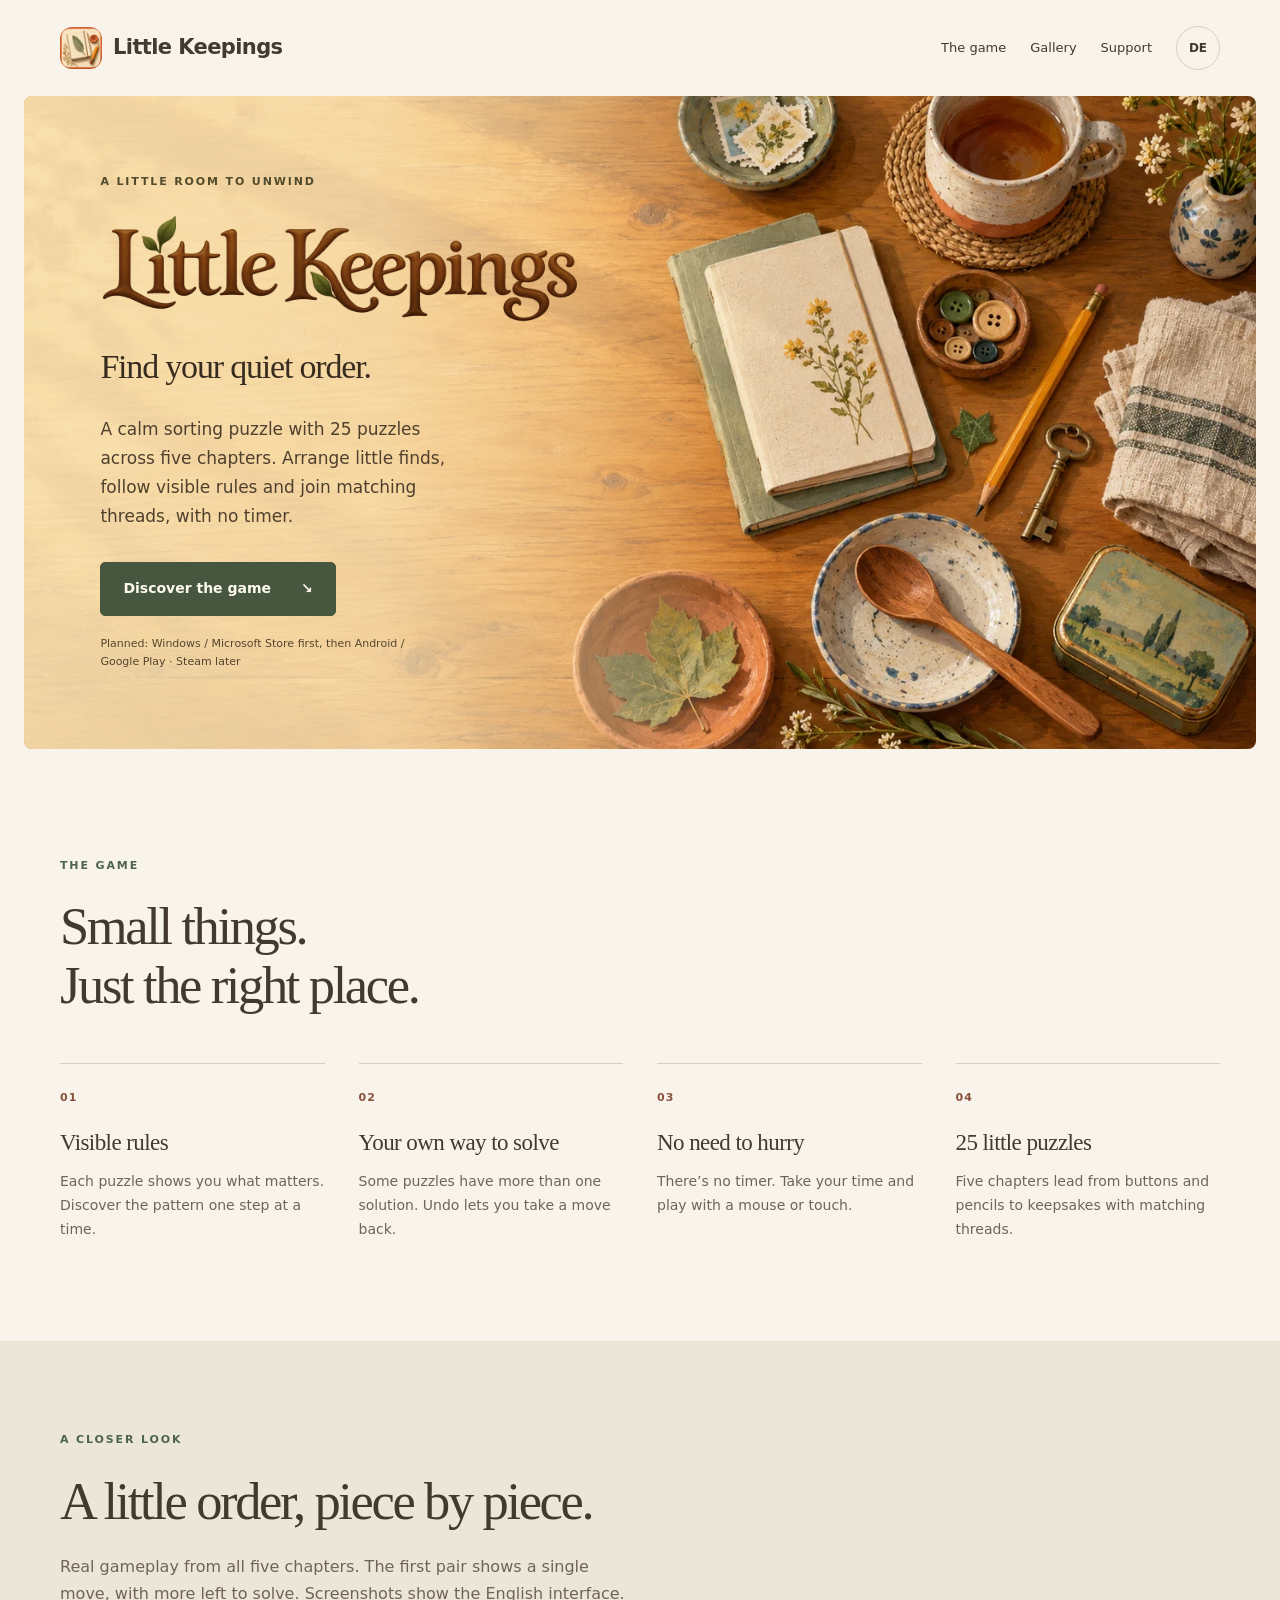
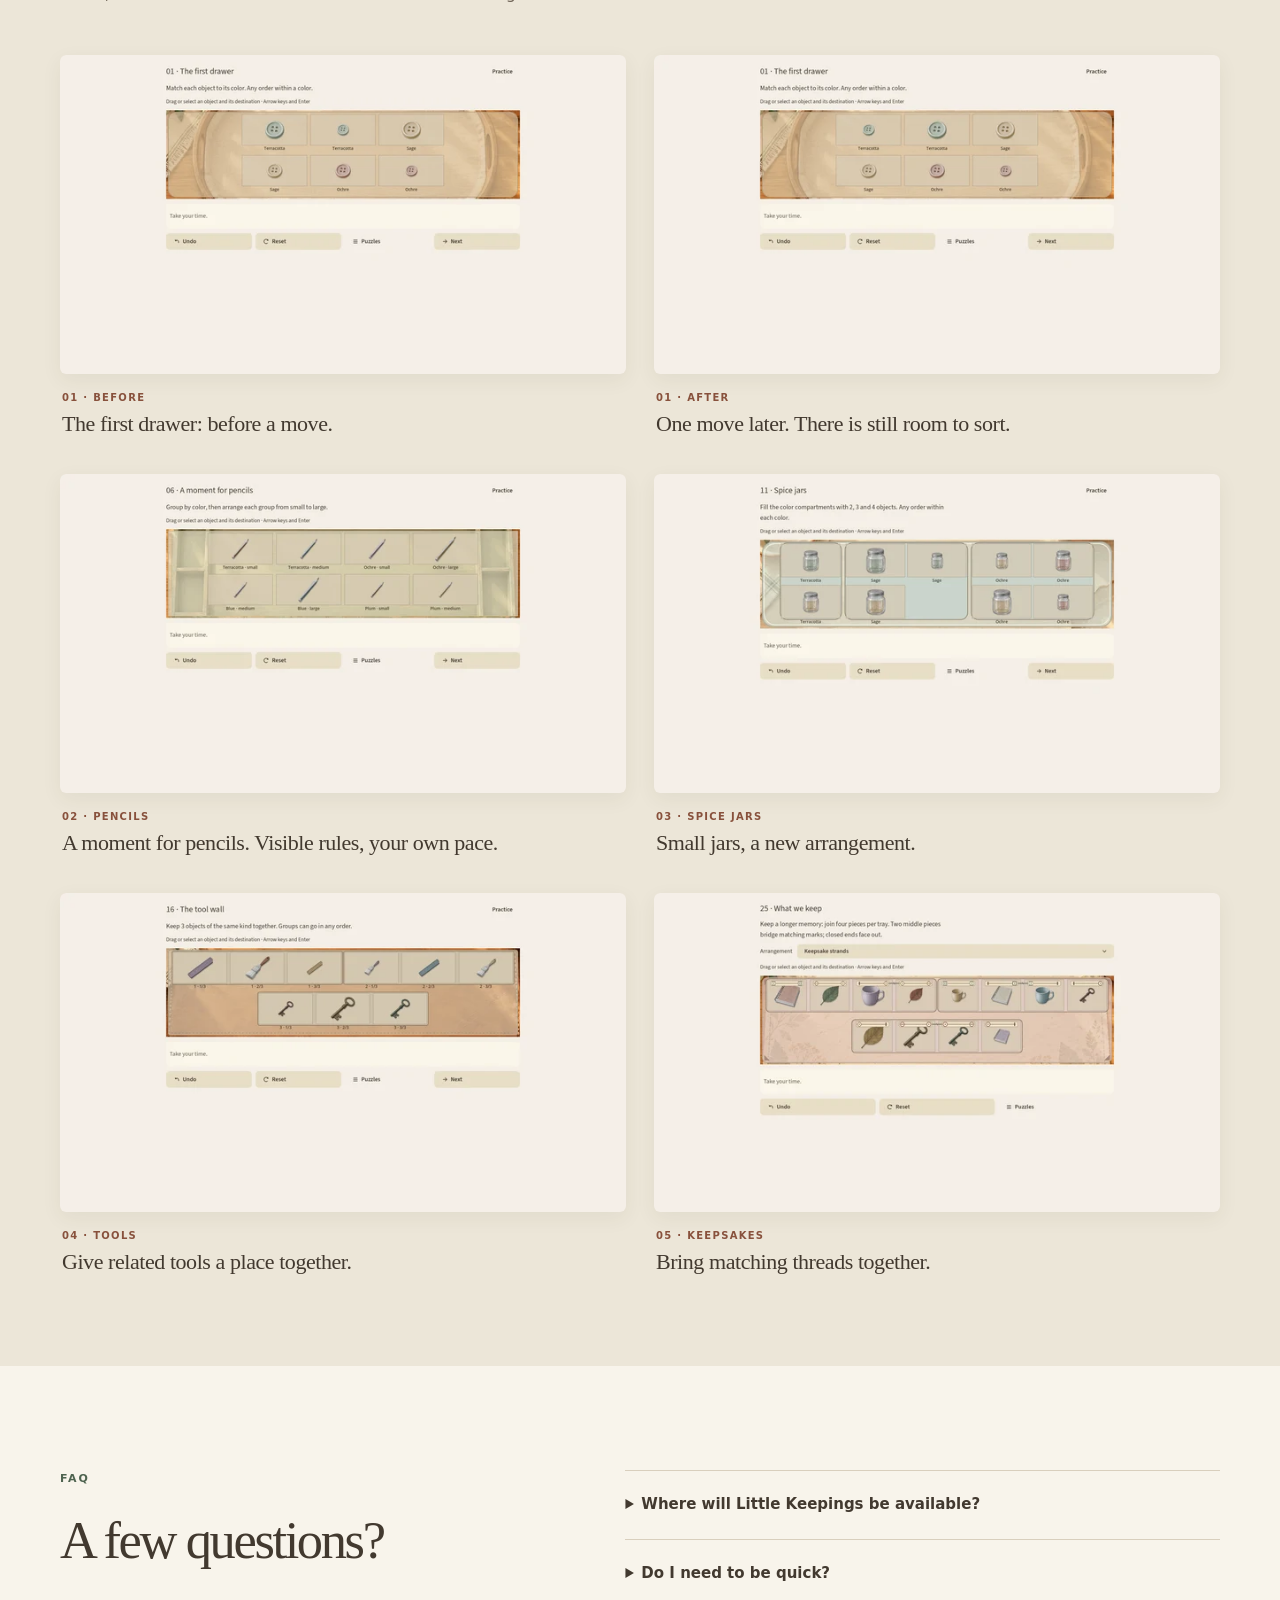
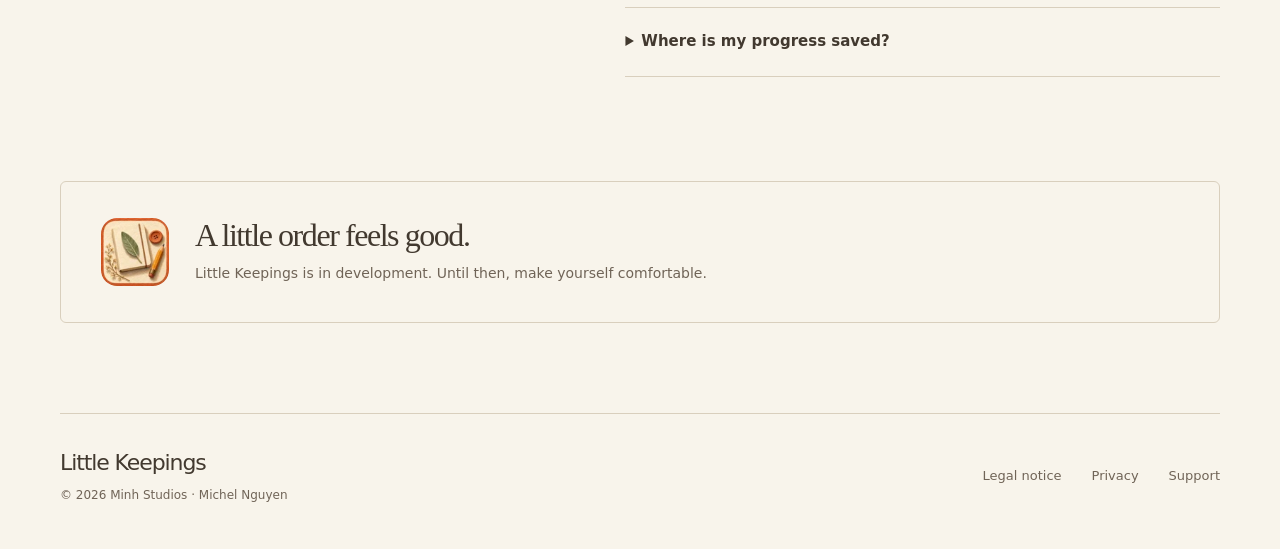
==== commit a81bc5dc: "Website Little Keepings (Entwurf, Galerie-Bilder noch fehlerhaft)" ====
--- a/index.html
+++ b/index.html
@@ -1 +1 @@
-<!doctype html><html lang="de"><head><meta charset="utf-8"><meta name="viewport" content="width=device-width,initial-scale=1"><meta name="description" content="Ein ruhiges Puzzle- und Aufräumspiel für kleine Pausen."><meta name="theme-color" content="#f8f4eb"><meta property="og:type" content="website"><meta property="og:site_name" content="Stillsort"><meta property="og:title" content="Stillsort — In Ruhe sortieren"><meta property="og:description" content="Ein ruhiges Puzzle- und Aufräumspiel für kleine Pausen."><meta property="og:image" content="img/key-art.webp"><meta property="og:image:alt" content="Stillsort"><meta name="twitter:card" content="summary_large_image"><title>Stillsort — In Ruhe sortieren</title><link rel="icon" href="favicon.png"><link rel="stylesheet" href="style.css"><script src="lang.js" defer></script></head><body><a class="skip" href="#main"><span data-l="de">Zum Inhalt</span><span data-l="en">Skip to content</span></a><header class="nav wrap"><a class="brand" href="./"><img src="img/icon-small.webp" alt="" width="42" height="42"><span>stillsort</span></a><nav aria-label="Navigation"><a href="./#spiel"><span data-l="de">Das Spiel</span><span data-l="en">The game</span></a><a href="./#einblicke"><span data-l="de">Einblicke</span><span data-l="en">Gallery</span></a><a href="support.html">Support</a><button class="lang" type="button" aria-label="Switch language">EN</button></nav></header><main id="main"><section class="hero wrap" aria-labelledby="hero-title"><div class="hero-copy"><p class="eyebrow"><span data-l="de">Ein Spiel zum Durchatmen</span><span data-l="en">A little room to unwind</span></p><h1 id="hero-title">Stillsort<span><span data-l="de">In Ruhe sortieren.</span><span data-l="en">Find your quiet order.</span></span></h1><p class="lead"><span data-l="de">Vertraute Dinge, kleine Regeln und ein guter Platz für alles. Ein gemütliches Puzzle für eine Pause vom Alltag.</span><span data-l="en">Familiar things, little rules and a place for everything. A cozy puzzle for a break from the everyday.</span></p><a class="button" href="#spiel"><span data-l="de">Das Spiel entdecken</span><span data-l="en">Discover the game</span> <span aria-hidden="true">↘</span></a><p class="coming"><span data-l="de">Bald im Microsoft Store und bei Google Play · später auf Steam</span><span data-l="en">Coming soon to Microsoft Store and Google Play · Steam later</span></p></div><div class="hero-art"><img src="img/key-art.webp" srcset="img/key-art-960.webp 960w, img/key-art-1440.webp 1440w, img/key-art.webp 1920w" sizes="(max-width: 700px) 100vw, (max-width: 1400px) 94vw, 1320px" alt="" width="1920" height="1080" fetchpriority="high"></div></section><section class="about wrap" id="spiel"><p class="eyebrow"><span data-l="de">Das Spiel</span><span data-l="en">The game</span></p><h2><span data-l="de">Kleine Dinge.<br>Ein guter Platz.</span><span data-l="en">Small things.<br>Just the right place.</span></h2><div class="features"><article><b>01</b><h3><span data-l="de">Sichtbare Regeln</span><span data-l="en">Visible rules</span></h3><p><span data-l="de">Jede Aufgabe zeigt dir, worauf es ankommt. Entdecke die Ordnung Schritt für Schritt.</span><span data-l="en">Each puzzle shows you what matters. Discover the pattern one step at a time.</span></p></article><article><b>02</b><h3><span data-l="de">Dein Weg zur Lösung</span><span data-l="en">Your own way to solve</span></h3><p><span data-l="de">Manche Aufgaben haben mehrere Lösungen. Mit „Rückgängig“ kannst du jederzeit einen Zug zurücknehmen.</span><span data-l="en">Some puzzles have more than one solution. Undo lets you take a move back.</span></p></article><article><b>03</b><h3><span data-l="de">Ganz ohne Eile</span><span data-l="en">No need to hurry</span></h3><p><span data-l="de">Kein Timer: Nimm dir die Zeit, die du brauchst, und spiele mit Maus oder Touch.</span><span data-l="en">There’s no timer. Take your time and play with a mouse or touch.</span></p></article><article><b>04</b><h3><span data-l="de">25 kleine Aufgaben</span><span data-l="en">25 little puzzles</span></h3><p><span data-l="de">Fünf Kapitel laden dich ein, vertraute Dinge immer wieder neu zu ordnen.</span><span data-l="en">Five chapters invite you to arrange familiar objects in new ways.</span></p></article></div></section><section class="gallery-section" id="einblicke"><div class="wrap"><p class="eyebrow"><span data-l="de">Einblicke</span><span data-l="en">A closer look</span></p><h2><span data-l="de">Ordnung, Stück für Stück.</span><span data-l="en">A little order, piece by piece.</span></h2><p><span data-l="de">Vom ersten Griff bis zum guten Platz: echte Spielaufnahmen aus allen fünf Kapiteln.</span><span data-l="en">From the first move to the right place: real gameplay from all five chapters. Screenshots show the German interface.</span></p><div class="gallery"><figure><a class="screen-link" href="img/screens/level-06-drag.webp" target="_blank" rel="noopener" aria-label="Ein Griff. Ein neuer Platz." data-alt-de="Ein Griff. Ein neuer Platz. – Spielaufnahme in voller Größe" data-alt-en="One move. A new place. – full-size gameplay screenshot"><img src="img/screens/level-06-drag-960.webp" srcset="img/screens/level-06-drag-640.webp 640w, img/screens/level-06-drag-960.webp 960w, img/screens/level-06-drag.webp 1920w" sizes="(max-width: 700px) 90vw, (max-width: 1240px) 94vw, 1160px" alt="Ein Griff. Ein neuer Platz." data-alt-de="Ein Griff. Ein neuer Platz." data-alt-en="One move. A new place." loading="lazy" decoding="async" width="1920" height="1080"></a><figcaption><span class="shot-number"><span data-l="de">IN BEWEGUNG</span><span data-l="en">IN MOTION</span></span><span><span data-l="de">Ein Griff. Ein neuer Platz.</span><span data-l="en">One move. A new place.</span></span></figcaption></figure><figure><a class="screen-link" href="img/screens/level-01-solved.webp" target="_blank" rel="noopener" aria-label="Die erste Schublade" data-alt-de="Die erste Schublade – Spielaufnahme in voller Größe" data-alt-en="The first drawer – full-size gameplay screenshot"><img src="img/screens/level-01-solved-960.webp" srcset="img/screens/level-01-solved-640.webp 640w, img/screens/level-01-solved-960.webp 960w, img/screens/level-01-solved.webp 1920w" sizes="(max-width: 700px) 90vw, (max-width: 1240px) 44vw, 570px" alt="Die erste Schublade" data-alt-de="Die erste Schublade" data-alt-en="The first drawer" loading="lazy" decoding="async" width="1920" height="1080"></a><figcaption><span class="shot-number"><span data-l="de">01 / 25</span><span data-l="en">01 / 25</span></span><span><span data-l="de">Die erste Schublade</span><span data-l="en">The first drawer</span></span></figcaption></figure><figure><a class="screen-link" href="img/screens/level-06-solved.webp" target="_blank" rel="noopener" aria-label="Stiftepause" data-alt-de="Stiftepause – Spielaufnahme in voller Größe" data-alt-en="Pencil break – full-size gameplay screenshot"><img src="img/screens/level-06-solved-960.webp" srcset="img/screens/level-06-solved-640.webp 640w, img/screens/level-06-solved-960.webp 960w, img/screens/level-06-solved.webp 1920w" sizes="(max-width: 700px) 90vw, (max-width: 1240px) 44vw, 570px" alt="Stiftepause" data-alt-de="Stiftepause" data-alt-en="Pencil break" loading="lazy" decoding="async" width="1920" height="1080"></a><figcaption><span class="shot-number"><span data-l="de">06 / 25</span><span data-l="en">06 / 25</span></span><span><span data-l="de">Stiftepause</span><span data-l="en">Pencil break</span></span></figcaption></figure><figure><a class="screen-link" href="img/screens/level-11-solved.webp" target="_blank" rel="noopener" aria-label="Gewürzdeckel" data-alt-de="Gewürzdeckel – Spielaufnahme in voller Größe" data-alt-en="Spice lids – full-size gameplay screenshot"><img src="img/screens/level-11-solved-960.webp" srcset="img/screens/level-11-solved-640.webp 640w, img/screens/level-11-solved-960.webp 960w, img/screens/level-11-solved.webp 1920w" sizes="(max-width: 700px) 90vw, (max-width: 1240px) 44vw, 570px" alt="Gewürzdeckel" data-alt-de="Gewürzdeckel" data-alt-en="Spice lids" loading="lazy" decoding="async" width="1920" height="1080"></a><figcaption><span class="shot-number"><span data-l="de">11 / 25</span><span data-l="en">11 / 25</span></span><span><span data-l="de">Gewürzdeckel</span><span data-l="en">Spice lids</span></span></figcaption></figure><figure><a class="screen-link" href="img/screens/level-16-solved.webp" target="_blank" rel="noopener" aria-label="Die Werkzeugwand" data-alt-de="Die Werkzeugwand – Spielaufnahme in voller Größe" data-alt-en="The tool wall – full-size gameplay screenshot"><img src="img/screens/level-16-solved-960.webp" srcset="img/screens/level-16-solved-640.webp 640w, img/screens/level-16-solved-960.webp 960w, img/screens/level-16-solved.webp 1920w" sizes="(max-width: 700px) 90vw, (max-width: 1240px) 44vw, 570px" alt="Die Werkzeugwand" data-alt-de="Die Werkzeugwand" data-alt-en="The tool wall" loading="lazy" decoding="async" width="1920" height="1080"></a><figcaption><span class="shot-number"><span data-l="de">16 / 25</span><span data-l="en">16 / 25</span></span><span><span data-l="de">Die Werkzeugwand</span><span data-l="en">The tool wall</span></span></figcaption></figure><figure><a class="screen-link" href="img/screens/level-21-start.webp" target="_blank" rel="noopener" aria-label="Blätter sammeln" data-alt-de="Blätter sammeln – Spielaufnahme in voller Größe" data-alt-en="Gathering leaves – full-size gameplay screenshot"><img src="img/screens/level-21-start-960.webp" srcset="img/screens/level-21-start-640.webp 640w, img/screens/level-21-start-960.webp 960w, img/screens/level-21-start.webp 1920w" sizes="(max-width: 700px) 90vw, (max-width: 1240px) 44vw, 570px" alt="Blätter sammeln" data-alt-de="Blätter sammeln" data-alt-en="Gathering leaves" loading="lazy" decoding="async" width="1920" height="1080"></a><figcaption><span class="shot-number"><span data-l="de">21 / 25</span><span data-l="en">21 / 25</span></span><span><span data-l="de">Blätter sammeln</span><span data-l="en">Gathering leaves</span></span></figcaption></figure><figure><a class="screen-link" href="img/screens/level-25-solved.webp" target="_blank" rel="noopener" aria-label="Alles hat seinen Platz" data-alt-de="Alles hat seinen Platz – Spielaufnahme in voller Größe" data-alt-en="Everything has its place – full-size gameplay screenshot"><img src="img/screens/level-25-solved-960.webp" srcset="img/screens/level-25-solved-640.webp 640w, img/screens/level-25-solved-960.webp 960w, img/screens/level-25-solved.webp 1920w" sizes="(max-width: 700px) 90vw, (max-width: 1240px) 44vw, 570px" alt="Alles hat seinen Platz" data-alt-de="Alles hat seinen Platz" data-alt-en="Everything has its place" loading="lazy" decoding="async" width="1920" height="1080"></a><figcaption><span class="shot-number"><span data-l="de">25 / 25</span><span data-l="en">25 / 25</span></span><span><span data-l="de">Alles hat seinen Platz</span><span data-l="en">Everything has its place</span></span></figcaption></figure></div></div></section><section class="faq wrap"><div><p class="eyebrow">FAQ</p><h2><span data-l="de">Noch Fragen?</span><span data-l="en">A few questions?</span></h2></div><div><details><summary><span data-l="de">Wo wird Stillsort erhältlich sein?</span><span data-l="en">Where will Stillsort be available?</span></summary><p><span data-l="de">Stillsort erscheint bald im Microsoft Store und bei Google Play; Steam folgt später.</span><span data-l="en">Stillsort is coming soon to Microsoft Store and Google Play, with Steam planned later.</span></p></details><details><summary><span data-l="de">Muss ich schnell sein?</span><span data-l="en">Do I need to be quick?</span></summary><p><span data-l="de">Nein. Es gibt keinen Timer. Du kannst in deinem eigenen Tempo spielen und Züge rückgängig machen.</span><span data-l="en">No. There is no timer. Play at your own pace and undo moves.</span></p></details><details><summary><span data-l="de">Wo wird mein Fortschritt gespeichert?</span><span data-l="en">Where is my progress saved?</span></summary><p><span data-l="de">Auf deinem Gerät. Mehr dazu steht in unserer <a href="privacy.html">Datenschutzerklärung</a>.</span><span data-l="en">On your device. Read more in our <a href="privacy.html">privacy policy</a>.</span></p></details></div></section><section class="closing wrap"><img src="img/icon-small.webp" width="68" height="68" alt=""><div><h2><span data-l="de">Ein bisschen Ordnung tut gut.</span><span data-l="en">A little order feels good.</span></h2><p><span data-l="de">Stillsort kommt bald. Bis dahin: mach es dir gemütlich.</span><span data-l="en">Stillsort is coming soon. Until then, make yourself comfortable.</span></p></div></section></main><footer class="wrap footer"><div><strong>stillsort</strong><p>© 2026 Minh Studios · Michel Nguyen</p></div><nav aria-label="Footer"><a href="impressum.html"><span data-l="de">Impressum</span><span data-l="en">Legal notice</span></a><a href="privacy.html"><span data-l="de">Datenschutz</span><span data-l="en">Privacy</span></a><a href="support.html">Support</a></nav></footer></body></html>+<!doctype html><html lang="en"><head><meta charset="utf-8"><meta name="viewport" content="width=device-width,initial-scale=1"><meta name="description" content="A calm sorting puzzle: 25 puzzles, five chapters, visible rules and matching threads. Take your time, undo moves and find a place for little keepsakes."><meta name="theme-color" content="#f8f4eb"><link rel="canonical" href="https://minh.systems/LittleKeepings/"><meta property="og:url" content="https://minh.systems/LittleKeepings/"><meta property="og:type" content="website"><meta property="og:site_name" content="Little Keepings"><meta property="og:title" content="Little Keepings — Calm sorting puzzle"><meta property="og:description" content="A calm sorting puzzle: 25 puzzles, five chapters, visible rules and matching threads. Take your time, undo moves and find a place for little keepsakes."><meta property="og:image" content="https://minh.systems/LittleKeepings/img/capsule.webp"><meta property="og:image:alt" content="Little Keepings"><meta name="twitter:card" content="summary_large_image"><title>Little Keepings — Calm sorting puzzle</title><link rel="icon" href="favicon.png"><link rel="stylesheet" href="style.css"><script src="lang.js" defer></script></head><body><a class="skip" href="#main"><span data-l="de">Zum Inhalt</span><span data-l="en">Skip to content</span></a><header class="nav wrap"><a class="brand" href="./"><img src="img/icon-small.webp" alt="" width="42" height="42"><span>Little Keepings</span></a><nav aria-label="Navigation"><a href="./#spiel"><span data-l="de">Das Spiel</span><span data-l="en">The game</span></a><a href="./#einblicke"><span data-l="de">Einblicke</span><span data-l="en">Gallery</span></a><a href="support.html">Support</a><button class="lang" type="button" aria-label="Zu Deutsch wechseln">DE</button></nav></header><main id="main"><section class="hero wrap" aria-labelledby="hero-title"><div class="hero-copy"><p class="eyebrow"><span data-l="de">Ein Spiel zum Durchatmen</span><span data-l="en">A little room to unwind</span></p><h1 id="hero-title"><img class="hero-logo" src="img/logo.png" alt="Little Keepings" width="1200" height="276"><span><span data-l="de">In Ruhe sortieren.</span><span data-l="en">Find your quiet order.</span></span></h1><p class="lead"><span data-l="de">Ein ruhiges Sortierpuzzle mit 25 Aufgaben in fünf Kapiteln. Ordne kleine Fundstücke, folge sichtbaren Regeln und verbinde passende Fäden – ohne Timer.</span><span data-l="en">A calm sorting puzzle with 25 puzzles across five chapters. Arrange little finds, follow visible rules and join matching threads, with no timer.</span></p><a class="button" href="#spiel"><span data-l="de">Das Spiel entdecken</span><span data-l="en">Discover the game</span> <span aria-hidden="true">↘</span></a><p class="coming"><span data-l="de">Geplant: zuerst Windows / Microsoft Store, dann Android / Google Play · Steam später</span><span data-l="en">Planned: Windows / Microsoft Store first, then Android / Google Play · Steam later</span></p></div><div class="hero-art"><img src="img/key-art.webp" srcset="img/key-art-960.webp 960w, img/key-art-1440.webp 1440w, img/key-art.webp 1920w" sizes="(max-width: 700px) 100vw, (max-width: 1400px) 94vw, 1320px" alt="" width="1920" height="1080" fetchpriority="high"></div></section><section class="about wrap" id="spiel"><p class="eyebrow"><span data-l="de">Das Spiel</span><span data-l="en">The game</span></p><h2><span data-l="de">Kleine Dinge.<br>Ein guter Platz.</span><span data-l="en">Small things.<br>Just the right place.</span></h2><div class="features"><article><b>01</b><h3><span data-l="de">Sichtbare Regeln</span><span data-l="en">Visible rules</span></h3><p><span data-l="de">Jede Aufgabe zeigt dir, worauf es ankommt. Entdecke die Ordnung Schritt für Schritt.</span><span data-l="en">Each puzzle shows you what matters. Discover the pattern one step at a time.</span></p></article><article><b>02</b><h3><span data-l="de">Dein Weg zur Lösung</span><span data-l="en">Your own way to solve</span></h3><p><span data-l="de">Manche Aufgaben haben mehrere Lösungen. Mit „Rückgängig“ kannst du jederzeit einen Zug zurücknehmen.</span><span data-l="en">Some puzzles have more than one solution. Undo lets you take a move back.</span></p></article><article><b>03</b><h3><span data-l="de">Ganz ohne Eile</span><span data-l="en">No need to hurry</span></h3><p><span data-l="de">Kein Timer: Nimm dir die Zeit, die du brauchst, und spiele mit Maus oder Touch.</span><span data-l="en">There’s no timer. Take your time and play with a mouse or touch.</span></p></article><article><b>04</b><h3><span data-l="de">25 kleine Aufgaben</span><span data-l="en">25 little puzzles</span></h3><p><span data-l="de">Fünf Kapitel führen von Knöpfen und Stiften zu Erinnerungsstücken mit passenden Fäden.</span><span data-l="en">Five chapters lead from buttons and pencils to keepsakes with matching threads.</span></p></article></div></section><section class="gallery-section" id="einblicke"><div class="wrap"><p class="eyebrow"><span data-l="de">Einblicke</span><span data-l="en">A closer look</span></p><h2><span data-l="de">Ordnung, Stück für Stück.</span><span data-l="en">A little order, piece by piece.</span></h2><p><span data-l="de">Echte Spielaufnahmen aus allen fünf Kapiteln. Das erste Paar zeigt einen einzelnen Zug, keine fertige Lösung. Die Spieloberfläche ist auf Englisch.</span><span data-l="en">Real gameplay from all five chapters. The first pair shows a single move, with more left to solve. Screenshots show the English interface.</span></p><div class="gallery"><figure><a class="screen-link" href="img/screens/01-chapter-1-before.webp" target="_blank" rel="noopener" data-alt-en="The first drawer: before a move. Full-size gameplay screenshot" data-alt-de="Die erste Schublade: vor einem Zug. Spielaufnahme in voller Größe"><img src="img/screens/01-chapter-1-before-960.webp" srcset="img/screens/01-chapter-1-before-640.webp 640w, img/screens/01-chapter-1-before-960.webp 960w, img/screens/01-chapter-1-before.webp 1920w" sizes="(max-width: 700px) 90vw, 46vw" alt="The first drawer: before a move." data-alt-en="The first drawer: before a move." data-alt-de="Die erste Schublade: vor einem Zug." loading="lazy" decoding="async" width="1920" height="1080"></a><figcaption><span class="shot-number">01 · <span data-l="en">BEFORE</span><span data-l="de">VORHER</span></span><span><span data-l="en">The first drawer: before a move.</span><span data-l="de">Die erste Schublade: vor einem Zug.</span></span></figcaption></figure><figure><a class="screen-link" href="img/screens/02-chapter-1-after-one-move.webp" target="_blank" rel="noopener" data-alt-en="One move later. There is still room to sort. Full-size gameplay screenshot" data-alt-de="Ein Zug später. Es bleibt noch etwas zu ordnen. Spielaufnahme in voller Größe"><img src="img/screens/02-chapter-1-after-one-move-960.webp" srcset="img/screens/02-chapter-1-after-one-move-640.webp 640w, img/screens/02-chapter-1-after-one-move-960.webp 960w, img/screens/02-chapter-1-after-one-move.webp 1920w" sizes="(max-width: 700px) 90vw, 46vw" alt="One move later. There is still room to sort." data-alt-en="One move later. There is still room to sort." data-alt-de="Ein Zug später. Es bleibt noch etwas zu ordnen." loading="lazy" decoding="async" width="1920" height="1080"></a><figcaption><span class="shot-number">01 · <span data-l="en">AFTER</span><span data-l="de">NACHHER</span></span><span><span data-l="en">One move later. There is still room to sort.</span><span data-l="de">Ein Zug später. Es bleibt noch etwas zu ordnen.</span></span></figcaption></figure><figure><a class="screen-link" href="img/screens/06-chapter-2-before.webp" target="_blank" rel="noopener" data-alt-en="A moment for pencils. Visible rules, your own pace. Full-size gameplay screenshot" data-alt-de="Zeit für Stifte. Sichtbare Regeln, dein eigenes Tempo. Spielaufnahme in voller Größe"><img src="img/screens/06-chapter-2-before-960.webp" srcset="img/screens/06-chapter-2-before-640.webp 640w, img/screens/06-chapter-2-before-960.webp 960w, img/screens/06-chapter-2-before.webp 1920w" sizes="(max-width: 700px) 90vw, 46vw" alt="A moment for pencils. Visible rules, your own pace." data-alt-en="A moment for pencils. Visible rules, your own pace." data-alt-de="Zeit für Stifte. Sichtbare Regeln, dein eigenes Tempo." loading="lazy" decoding="async" width="1920" height="1080"></a><figcaption><span class="shot-number">02 · <span data-l="en">PENCILS</span><span data-l="de">STIFTE</span></span><span><span data-l="en">A moment for pencils. Visible rules, your own pace.</span><span data-l="de">Zeit für Stifte. Sichtbare Regeln, dein eigenes Tempo.</span></span></figcaption></figure><figure><a class="screen-link" href="img/screens/11-chapter-3-before.webp" target="_blank" rel="noopener" data-alt-en="Small jars, a new arrangement. Full-size gameplay screenshot" data-alt-de="Kleine Dosen, eine neue Ordnung. Spielaufnahme in voller Größe"><img src="img/screens/11-chapter-3-before-960.webp" srcset="img/screens/11-chapter-3-before-640.webp 640w, img/screens/11-chapter-3-before-960.webp 960w, img/screens/11-chapter-3-before.webp 1920w" sizes="(max-width: 700px) 90vw, 46vw" alt="Small jars, a new arrangement." data-alt-en="Small jars, a new arrangement." data-alt-de="Kleine Dosen, eine neue Ordnung." loading="lazy" decoding="async" width="1920" height="1080"></a><figcaption><span class="shot-number">03 · <span data-l="en">SPICE JARS</span><span data-l="de">GEWÜRZE</span></span><span><span data-l="en">Small jars, a new arrangement.</span><span data-l="de">Kleine Dosen, eine neue Ordnung.</span></span></figcaption></figure><figure><a class="screen-link" href="img/screens/16-chapter-4-before.webp" target="_blank" rel="noopener" data-alt-en="Give related tools a place together. Full-size gameplay screenshot" data-alt-de="Gib zusammengehörigem Werkzeug einen gemeinsamen Platz. Spielaufnahme in voller Größe"><img src="img/screens/16-chapter-4-before-960.webp" srcset="img/screens/16-chapter-4-before-640.webp 640w, img/screens/16-chapter-4-before-960.webp 960w, img/screens/16-chapter-4-before.webp 1920w" sizes="(max-width: 700px) 90vw, 46vw" alt="Give related tools a place together." data-alt-en="Give related tools a place together." data-alt-de="Gib zusammengehörigem Werkzeug einen gemeinsamen Platz." loading="lazy" decoding="async" width="1920" height="1080"></a><figcaption><span class="shot-number">04 · <span data-l="en">TOOLS</span><span data-l="de">WERKZEUG</span></span><span><span data-l="en">Give related tools a place together.</span><span data-l="de">Gib zusammengehörigem Werkzeug einen gemeinsamen Platz.</span></span></figcaption></figure><figure><a class="screen-link" href="img/screens/25-chapter-5-before.webp" target="_blank" rel="noopener" data-alt-en="Bring matching threads together. Full-size gameplay screenshot" data-alt-de="Führe passende Fäden zusammen. Spielaufnahme in voller Größe"><img src="img/screens/25-chapter-5-before-960.webp" srcset="img/screens/25-chapter-5-before-640.webp 640w, img/screens/25-chapter-5-before-960.webp 960w, img/screens/25-chapter-5-before.webp 1920w" sizes="(max-width: 700px) 90vw, 46vw" alt="Bring matching threads together." data-alt-en="Bring matching threads together." data-alt-de="Führe passende Fäden zusammen." loading="lazy" decoding="async" width="1920" height="1080"></a><figcaption><span class="shot-number">05 · <span data-l="en">KEEPSAKES</span><span data-l="de">ERINNERUNGEN</span></span><span><span data-l="en">Bring matching threads together.</span><span data-l="de">Führe passende Fäden zusammen.</span></span></figcaption></figure></div></div></section><section class="faq wrap"><div><p class="eyebrow">FAQ</p><h2><span data-l="de">Noch Fragen?</span><span data-l="en">A few questions?</span></h2></div><div><details><summary><span data-l="de">Wo wird Little Keepings erhältlich sein?</span><span data-l="en">Where will Little Keepings be available?</span></summary><p><span data-l="de">Geplant ist zuerst Windows im Microsoft Store, danach Android bei Google Play; Steam soll später folgen. Ein Erscheinungsdatum steht noch nicht fest.</span><span data-l="en">Windows on Microsoft Store is planned first, followed by Android on Google Play, with Steam later. A release date has not been announced.</span></p></details><details><summary><span data-l="de">Muss ich schnell sein?</span><span data-l="en">Do I need to be quick?</span></summary><p><span data-l="de">Nein. Es gibt keinen Timer. Du kannst in deinem eigenen Tempo spielen und Züge rückgängig machen.</span><span data-l="en">No. There is no timer. Play at your own pace and undo moves.</span></p></details><details><summary><span data-l="de">Wo wird mein Fortschritt gespeichert?</span><span data-l="en">Where is my progress saved?</span></summary><p><span data-l="de">Auf deinem Gerät. Mehr dazu steht in unserer <a href="privacy.html">Datenschutzerklärung</a>.</span><span data-l="en">On your device. Read more in our <a href="privacy.html">privacy policy</a>.</span></p></details></div></section><section class="closing wrap"><img src="img/icon-small.webp" width="68" height="68" alt=""><div><h2><span data-l="de">Ein bisschen Ordnung tut gut.</span><span data-l="en">A little order feels good.</span></h2><p><span data-l="de">Little Keepings ist in Entwicklung. Mach es dir bis dahin gemütlich.</span><span data-l="en">Little Keepings is in development. Until then, make yourself comfortable.</span></p></div></section></main><footer class="wrap footer"><div><strong>Little Keepings</strong><p>© 2026 Minh Studios · Michel Nguyen</p></div><nav aria-label="Footer"><a href="impressum.html"><span data-l="de">Impressum</span><span data-l="en">Legal notice</span></a><a href="privacy.html"><span data-l="de">Datenschutz</span><span data-l="en">Privacy</span></a><a href="support.html">Support</a></nav></footer></body></html>
--- a/style.css
+++ b/style.css
@@ -1,5 +1,10 @@
-:root{--paper:#f8f4eb;--ink:#42392f;--muted:#706457;--terra:#88513c;--sage:#4e634f;--line:#d9cfbd;--serif:Georgia,"Times New Roman",serif}*{box-sizing:border-box}html{scroll-behavior:smooth;scroll-padding-top:24px}body{margin:0;background:var(--paper);color:var(--ink);font:16px/1.7 system-ui,-apple-system,BlinkMacSystemFont,"Segoe UI",sans-serif;overflow-wrap:break-word}a{color:inherit;text-underline-offset:4px}button{font:inherit}.wrap{width:min(1160px,calc(100% - 64px));margin-inline:auto}[data-l="en"]{display:none}html[lang="en"] [data-l="de"]{display:none}html[lang="en"] [data-l="en"]{display:revert}.skip{position:absolute;left:1rem;top:-5rem;padding:12px;background:var(--paper);z-index:10}.skip:focus{top:1rem}:focus-visible{outline:3px solid var(--terra);outline-offset:5px}.nav{height:96px;display:flex;align-items:center;justify-content:space-between;gap:24px}.brand{display:flex;align-items:center;gap:11px;text-decoration:none;font-size:24px;font-weight:650;letter-spacing:-1px}.brand img{border-radius:12px}.nav nav,.footer nav{display:flex;align-items:center;gap:30px}.nav nav a,.footer a{font-size:13px;text-decoration:none}.nav nav a:hover,.footer a:hover{color:var(--terra);text-decoration:underline}.lang{border:1px solid var(--line);border-radius:50%;width:44px;height:44px;background:transparent;color:var(--ink);font-size:12px;font-weight:650;cursor:pointer}.lang:hover{background:#eae1d1}.hero{position:relative;isolation:isolate;width:min(1320px,calc(100% - 48px));min-height:680px;min-height:clamp(620px,51vw,744px);display:flex;align-items:center;border-radius:8px;overflow:hidden}.hero-art{position:absolute;inset:0;z-index:-2}.hero-art img{width:100%;height:100%;object-fit:cover;display:block}.hero:before{content:"";position:absolute;inset:0;z-index:-1;background:linear-gradient(90deg,#f8e4b6d9 0%,#f7e3b7c9 29%,#f8e4b681 44%,transparent 61%)}.hero-copy{width:51%;padding:60px 0 60px 6.2%;animation:arrive .8s ease both}.eyebrow{font-size:11px;font-weight:700;letter-spacing:.17em;text-transform:uppercase;color:var(--sage);margin:0 0 22px}.hero .eyebrow{color:#514b2b}.hero h1{font:500 clamp(76px,7.6vw,110px)/.95 var(--serif);letter-spacing:-.065em;margin:0 0 27px;color:#382c20}.hero h1>span{display:block;font-size:.35em;line-height:1.25;letter-spacing:-.035em;margin-top:22px}.lead{font-size:18px;line-height:1.7;color:var(--muted);max-width:460px}.hero .lead{font-size:17px;color:#4f402e;max-width:350px}.button{display:inline-flex;align-items:center;justify-content:space-between;gap:30px;padding:14px 22px;background:#47573f;color:#fffaf0;border:1px solid #47573f;border-radius:5px;font-size:14px;font-weight:600;text-decoration:none;margin-top:14px;transition:background .2s,transform .2s}.button:hover{background:#34422e;transform:translateY(-2px)}.coming{max-width:315px;font-size:11px;line-height:1.7;color:#55452f;margin:19px 0 0}.about{padding-block:108px 100px}.about h2,.gallery-section h2,.faq h2,.closing h2{font:400 clamp(36px,4.1vw,56px)/1.12 var(--serif);letter-spacing:-.045em;margin:0}.about h2{margin-bottom:48px}.features{display:grid;grid-template-columns:repeat(4,1fr);gap:34px}.features article{border-top:1px solid var(--line);padding-top:18px}.features b{font-size:11px;letter-spacing:.1em;color:var(--terra);font-weight:600}.features h3{font:400 23px/1.25 var(--serif);letter-spacing:-.025em;margin:20px 0 12px}.features p{font-size:14px;color:var(--muted);margin:0}.gallery-section{background:#ece6d8;padding-block:90px}.gallery-section>div>p:not(.eyebrow){color:var(--muted);max-width:580px;margin:22px 0 0}.gallery{display:grid;grid-template-columns:1fr 1fr;gap:36px 28px;margin-top:48px}.gallery figure:first-child{grid-column:1/-1}.gallery figure{margin:0;min-width:0}.screen-link{display:block;border-radius:6px;overflow:hidden;background:#e5dccb;box-shadow:0 6px 20px #473a2110}.gallery img{display:block;width:100%;height:auto;transition:transform .4s ease}.screen-link:hover img{transform:scale(1.018)}.gallery figcaption{padding:16px 2px 0;display:flex;flex-direction:column;gap:5px;font:400 22px/1.3 var(--serif);letter-spacing:-.02em}.shot-number{font:600 10px/1.5 system-ui,sans-serif;letter-spacing:.13em;color:var(--terra)}.faq{display:grid;grid-template-columns:1fr 1.2fr;gap:70px;padding-block:104px}.faq details{border-top:1px solid var(--line);padding:21px 0}.faq details:last-child{border-bottom:1px solid var(--line)}summary{cursor:pointer;font-size:15px;font-weight:600;padding-right:10px}details p{font-size:15px;color:var(--muted);margin-bottom:0}.closing{display:flex;align-items:center;gap:26px;padding:36px 40px;border:1px solid var(--line);border-radius:6px;margin-bottom:90px}.closing img{border-radius:16px;flex-shrink:0}.closing h2{font-size:32px}.closing p{font-size:14px;color:var(--muted);margin:8px 0 0}.footer{border-top:1px solid var(--line);padding-block:30px 40px;display:flex;align-items:center;justify-content:space-between;gap:24px;font-size:12px;color:var(--muted)}.footer strong{font-size:22px;font-weight:500;letter-spacing:-.05em;color:var(--ink)}.footer p{margin:4px 0}.legal{max-width:810px;padding-block:74px 100px}.legal h1{font:400 clamp(45px,6vw,72px)/1.05 var(--serif);letter-spacing:-.05em;margin:0 0 30px}.legal section,.legal article{border-top:1px solid var(--line);padding:25px 0}.legal h2{font:400 26px/1.25 var(--serif);margin:0 0 12px}.legal p{color:var(--muted)}.legal address{font-style:normal}.legal .updated{font-size:13px}.contact{padding:24px;background:#ece6d8}.email{color:var(--terra)}@keyframes arrive{from{transform:translateY(12px)}to{transform:none}}
+:root{--paper:#f8f4eb;--ink:#42392f;--muted:#706457;--terra:#88513c;--sage:#4e634f;--line:#d9cfbd;--serif:Georgia,"Times New Roman",serif}*{box-sizing:border-box}html{scroll-behavior:smooth;scroll-padding-top:24px}body{margin:0;background:var(--paper);color:var(--ink);font:16px/1.7 system-ui,-apple-system,BlinkMacSystemFont,"Segoe UI",sans-serif;overflow-wrap:break-word}a{color:inherit;text-underline-offset:4px}button{font:inherit}.wrap{width:min(1160px,calc(100% - 64px));margin-inline:auto}[data-l="en"]{display:none}html[lang="en"] [data-l="de"]{display:none}html[lang="en"] [data-l="en"]{display:revert}.skip{position:absolute;left:1rem;top:-5rem;padding:12px;background:var(--paper);z-index:10}.skip:focus{top:1rem}:focus-visible{outline:3px solid var(--terra);outline-offset:5px}.nav{height:96px;display:flex;align-items:center;justify-content:space-between;gap:24px}.brand{display:flex;align-items:center;gap:11px;text-decoration:none;font-size:24px;font-weight:650;letter-spacing:-1px}.brand img{border-radius:12px}.nav nav,.footer nav{display:flex;align-items:center;gap:30px}.nav nav a,.footer a{font-size:13px;text-decoration:none}.nav nav a:hover,.footer a:hover{color:var(--terra);text-decoration:underline}.lang{border:1px solid var(--line);border-radius:50%;width:44px;height:44px;background:transparent;color:var(--ink);font-size:12px;font-weight:650;cursor:pointer}.lang:hover{background:#eae1d1}.hero{position:relative;isolation:isolate;width:min(1320px,calc(100% - 48px));min-height:680px;min-height:clamp(620px,51vw,744px);display:flex;align-items:center;border-radius:8px;overflow:hidden}.hero-art{position:absolute;inset:0;z-index:-2}.hero-art img{width:100%;height:100%;object-fit:cover;display:block}.hero:before{content:"";position:absolute;inset:0;z-index:-1;background:linear-gradient(90deg,#f8e4b6d9 0%,#f7e3b7c9 29%,#f8e4b681 44%,transparent 61%)}.hero-copy{width:51%;padding:60px 0 60px 6.2%;animation:arrive .8s ease both}.eyebrow{font-size:11px;font-weight:700;letter-spacing:.17em;text-transform:uppercase;color:var(--sage);margin:0 0 22px}.hero .eyebrow{color:#514b2b}.hero h1{font:500 clamp(76px,7.6vw,110px)/.95 var(--serif);letter-spacing:-.065em;margin:0 0 27px;color:#382c20}.hero h1>span{display:block;font-size:.35em;line-height:1.25;letter-spacing:-.035em;margin-top:22px}.lead{font-size:18px;line-height:1.7;color:var(--muted);max-width:460px}.hero .lead{font-size:17px;color:#4f402e;max-width:350px}.button{display:inline-flex;align-items:center;justify-content:space-between;gap:30px;padding:14px 22px;background:#47573f;color:#fffaf0;border:1px solid #47573f;border-radius:5px;font-size:14px;font-weight:600;text-decoration:none;margin-top:14px;transition:background .2s,transform .2s}.button:hover{background:#34422e;transform:translateY(-2px)}.coming{max-width:315px;font-size:11px;line-height:1.7;color:#55452f;margin:19px 0 0}.about{padding-block:108px 100px}.about h2,.gallery-section h2,.faq h2,.closing h2{font:400 clamp(36px,4.1vw,56px)/1.12 var(--serif);letter-spacing:-.045em;margin:0}.about h2{margin-bottom:48px}.features{display:grid;grid-template-columns:repeat(4,1fr);gap:34px}.features article{border-top:1px solid var(--line);padding-top:18px}.features b{font-size:11px;letter-spacing:.1em;color:var(--terra);font-weight:600}.features h3{font:400 23px/1.25 var(--serif);letter-spacing:-.025em;margin:20px 0 12px}.features p{font-size:14px;color:var(--muted);margin:0}.gallery-section{background:#ece6d8;padding-block:90px}.gallery-section>div>p:not(.eyebrow){color:var(--muted);max-width:580px;margin:22px 0 0}.gallery{display:grid;grid-template-columns:1fr 1fr;gap:36px 28px;margin-top:48px}.gallery figure{margin:0;min-width:0}.screen-link{display:block;border-radius:6px;overflow:hidden;background:#e5dccb;box-shadow:0 6px 20px #473a2110}.gallery img{display:block;width:100%;height:auto;transition:transform .4s ease}.screen-link:hover img{transform:scale(1.018)}.gallery figcaption{padding:16px 2px 0;display:flex;flex-direction:column;gap:5px;font:400 22px/1.3 var(--serif);letter-spacing:-.02em}.shot-number{font:600 10px/1.5 system-ui,sans-serif;letter-spacing:.13em;color:var(--terra)}.faq{display:grid;grid-template-columns:1fr 1.2fr;gap:70px;padding-block:104px}.faq details{border-top:1px solid var(--line);padding:21px 0}.faq details:last-child{border-bottom:1px solid var(--line)}summary{cursor:pointer;font-size:15px;font-weight:600;padding-right:10px}details p{font-size:15px;color:var(--muted);margin-bottom:0}.closing{display:flex;align-items:center;gap:26px;padding:36px 40px;border:1px solid var(--line);border-radius:6px;margin-bottom:90px}.closing img{border-radius:16px;flex-shrink:0}.closing h2{font-size:32px}.closing p{font-size:14px;color:var(--muted);margin:8px 0 0}.footer{border-top:1px solid var(--line);padding-block:30px 40px;display:flex;align-items:center;justify-content:space-between;gap:24px;font-size:12px;color:var(--muted)}.footer strong{font-size:22px;font-weight:500;letter-spacing:-.05em;color:var(--ink)}.footer p{margin:4px 0}.legal{max-width:810px;padding-block:74px 100px}.legal h1{font:400 clamp(45px,6vw,72px)/1.05 var(--serif);letter-spacing:-.05em;margin:0 0 30px}.legal section,.legal article{border-top:1px solid var(--line);padding:25px 0}.legal h2{font:400 26px/1.25 var(--serif);margin:0 0 12px}.legal p{color:var(--muted)}.legal address{font-style:normal}.legal .updated{font-size:13px}.contact{padding:24px;background:#ece6d8}.email{color:var(--terra)}@keyframes arrive{from{transform:translateY(12px)}to{transform:none}}
 @media(max-width:1000px){.hero-copy{padding-left:5%;width:55%}.hero{min-height:620px}.hero:before{background:linear-gradient(90deg,#f8e4b6ed,#f7e3b7c9 34%,transparent 72%)}.features{grid-template-columns:1fr 1fr;gap:36px}.hero h1{font-size:84px}.hero .lead{max-width:310px}}
 @media(max-width:700px){.wrap{width:calc(100% - 40px)}.nav{height:80px;gap:12px}.brand{font-size:22px;gap:8px}.brand img{width:34px;height:34px;border-radius:10px}.nav nav{gap:14px}.nav nav a{font-size:12px}.nav nav a:nth-child(2){display:none}.lang{height:40px;width:40px}.hero{width:calc(100% - 24px);min-height:0;display:flex;flex-direction:column;background:#eee3ca;border-radius:6px}.hero-art{position:relative;inset:auto;width:100%;height:235px;order:-1;z-index:0}.hero-art img{object-position:75% center}.hero:before{display:none}.hero-copy{width:100%;padding:35px 26px 38px}.hero h1{font-size:76px;margin-bottom:20px}.hero h1>span{font-size:.38em;margin-top:16px}.hero .eyebrow{margin-bottom:20px;font-size:10px}.hero .lead{max-width:100%;font-size:16px}.coming{max-width:290px}.about{padding-block:68px}.about h2{margin-bottom:32px}.features{gap:30px 24px}.features h3{font-size:22px;margin-top:14px}.gallery-section{padding-block:62px}.gallery{grid-template-columns:1fr;gap:30px;margin-top:32px}.gallery figcaption{font-size:23px;padding-top:13px}.faq{grid-template-columns:1fr;gap:30px;padding-block:64px}.closing{padding:26px 22px;gap:18px;margin-bottom:60px;align-items:flex-start}.closing h2{font-size:27px}.closing img{width:48px;height:48px;border-radius:12px}.footer{align-items:flex-start;flex-direction:column;padding-bottom:30px}.footer nav{gap:24px}.legal{padding-block:45px 65px}.legal h1{font-size:48px}}
 @media(max-width:380px){.nav nav{gap:10px}.nav nav a{font-size:11px}.brand{font-size:20px}.brand img{width:28px;height:28px}.hero-copy{padding-inline:22px}.hero h1{font-size:68px}.features{grid-template-columns:1fr}}
 @media(prefers-reduced-motion:reduce){html{scroll-behavior:auto}*,*:before,*:after{animation:none!important;transition:none!important}}
+
+/* Little Keepings branding and English-first fallback. */
+[data-l="de"]{display:none}html[lang="de"] [data-l="en"]{display:none}html[lang="de"] [data-l="de"]{display:revert}
+.hero-logo{display:block;width:100%;height:auto;max-width:480px;margin-bottom:12px}.hero h1{font-size:88px}.hero h1>span{font-size:34px}.hero-copy{width:53%}.brand{font-size:21px;letter-spacing:-.6px}.nav nav{gap:24px}
+@media(max-width:700px){.hero-copy{width:100%}.hero h1>span{font-size:28px}.nav{height:auto;min-height:100px;flex-wrap:wrap;justify-content:center;padding-block:15px;gap:12px}.nav nav{gap:24px}.nav nav a:nth-child(2){display:inline}.hero-logo{max-width:420px}.hero-art{height:210px}.hero-art img{object-position:right center}}
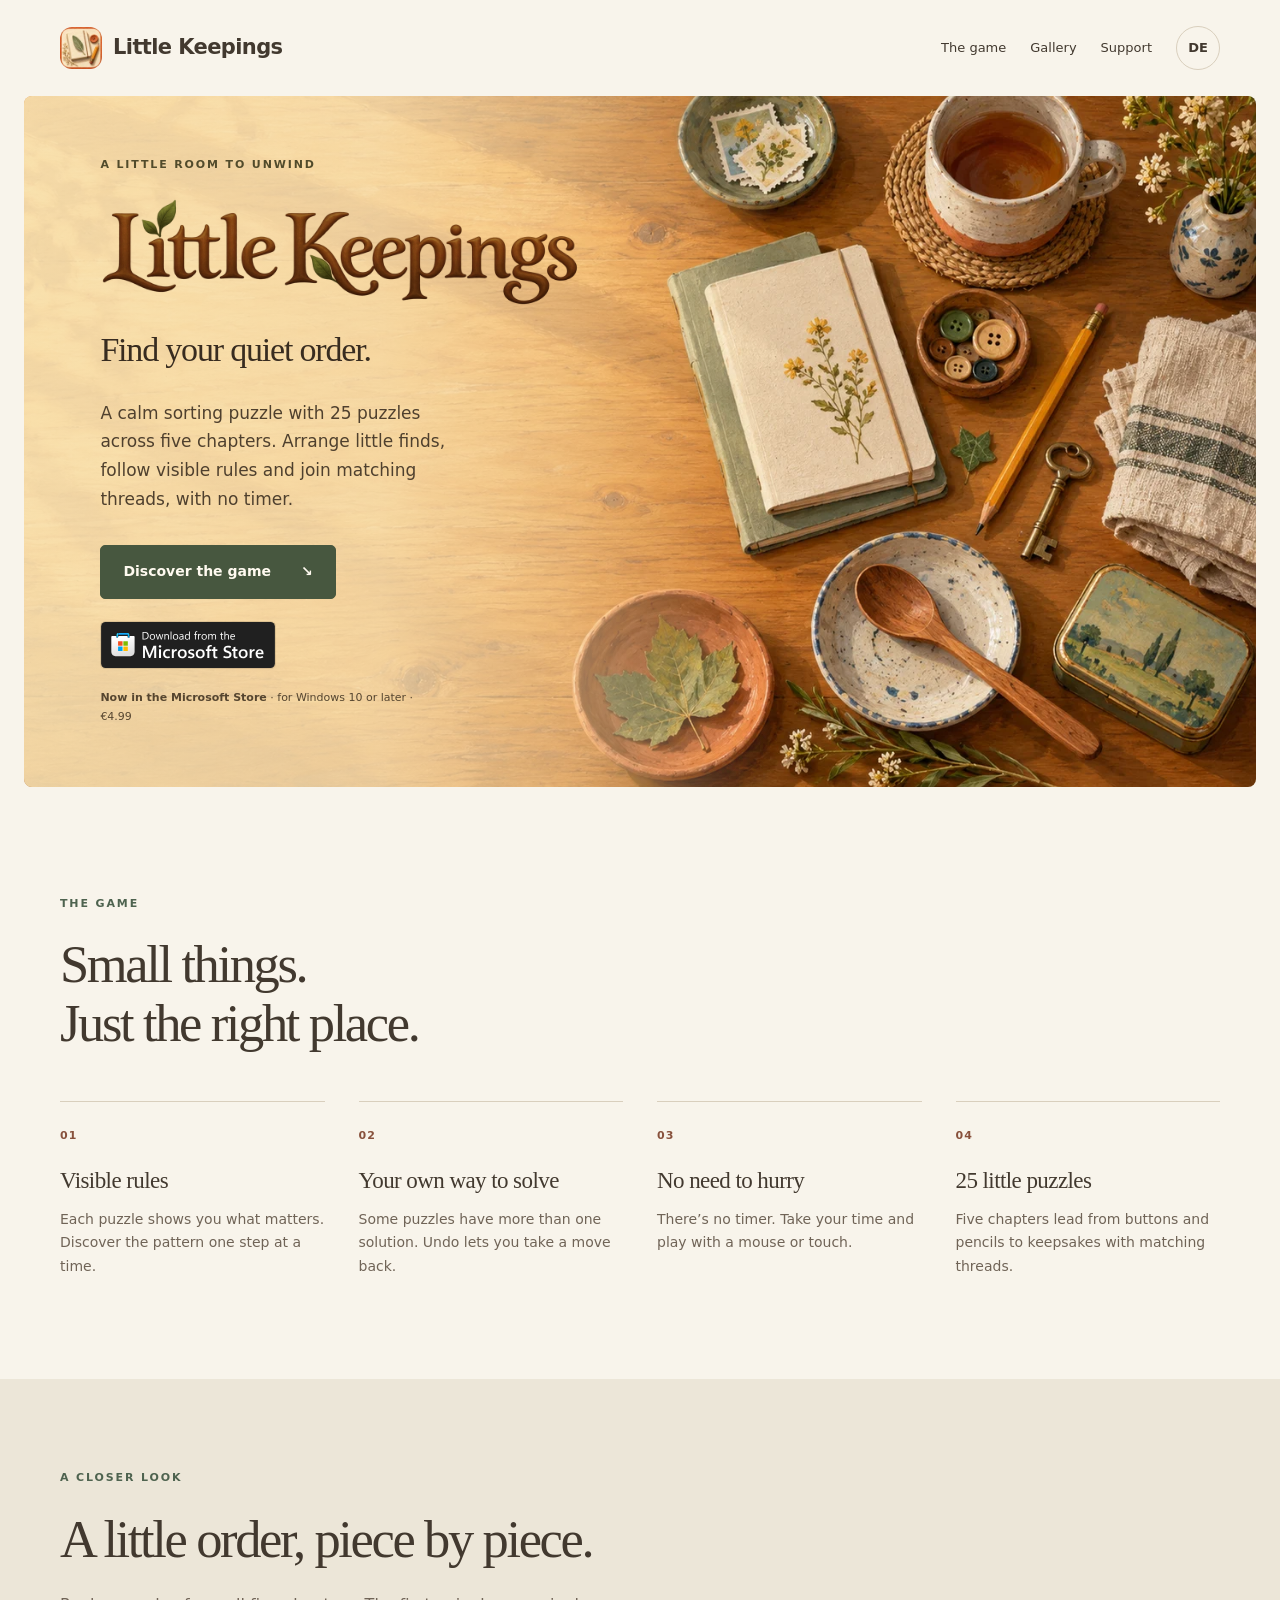
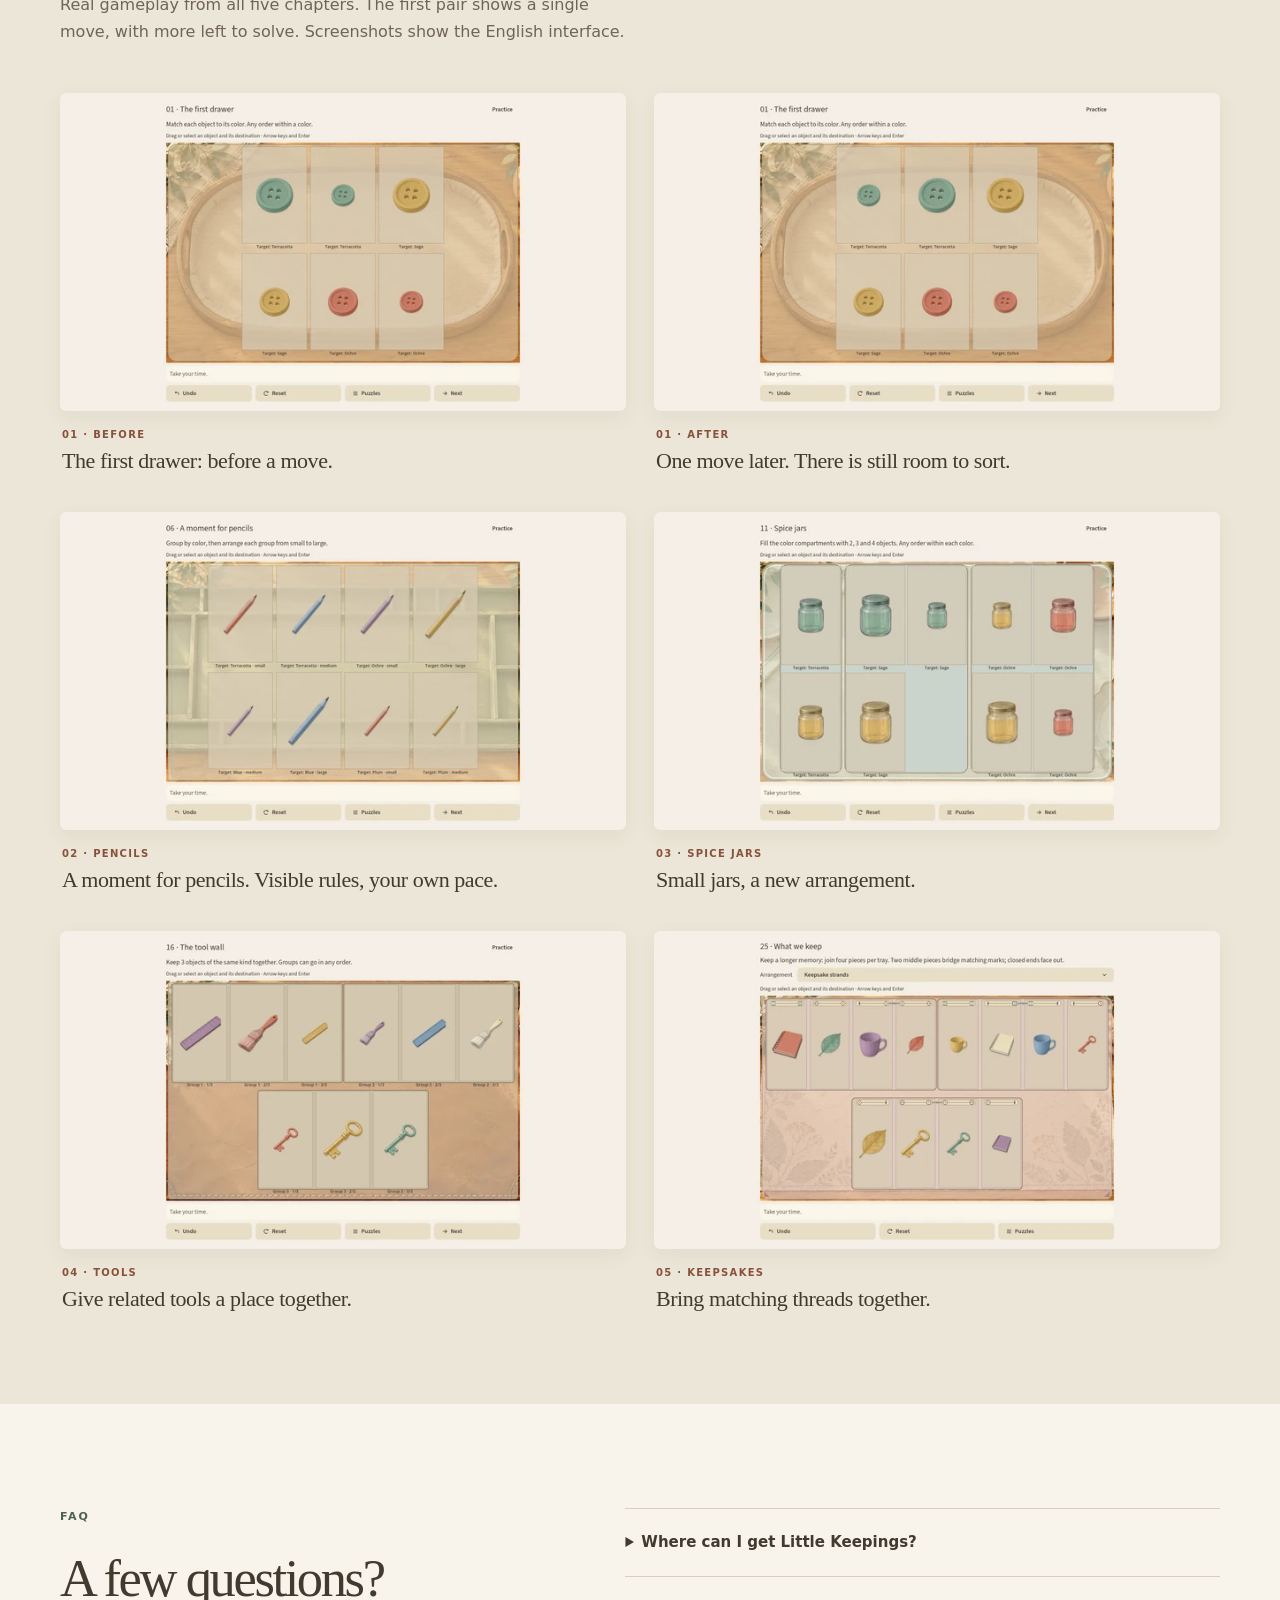
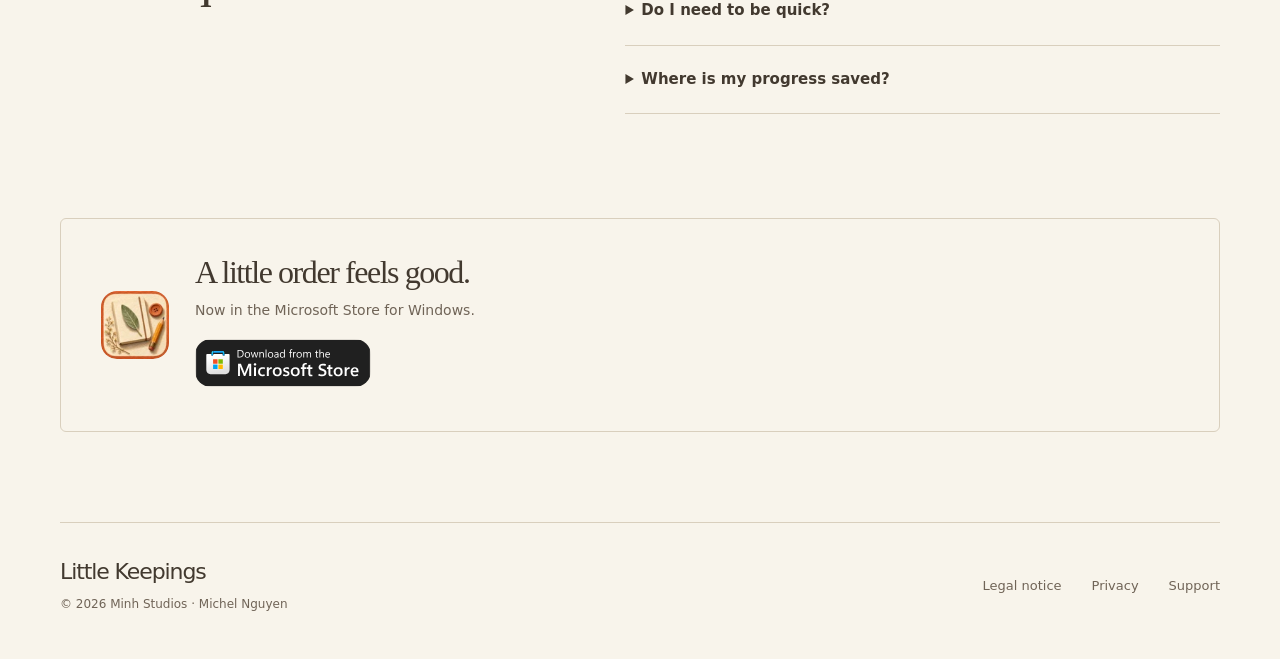
==== commit 0b505258: "Seite auf Microsoft Store umgestellt, getrennte DE/EN-Seiten, hreflang, JSON-LD Co-Authored-By: Clau" ====
--- a/index.html
+++ b/index.html
@@ -1 +1 @@
-<!doctype html><html lang="en"><head><meta charset="utf-8"><meta name="viewport" content="width=device-width,initial-scale=1"><meta name="description" content="A calm sorting puzzle: 25 puzzles, five chapters, visible rules and matching threads. Take your time, undo moves and find a place for little keepsakes."><meta name="theme-color" content="#f8f4eb"><link rel="canonical" href="https://minh.systems/LittleKeepings/"><meta property="og:url" content="https://minh.systems/LittleKeepings/"><meta property="og:type" content="website"><meta property="og:site_name" content="Little Keepings"><meta property="og:title" content="Little Keepings — Calm sorting puzzle"><meta property="og:description" content="A calm sorting puzzle: 25 puzzles, five chapters, visible rules and matching threads. Take your time, undo moves and find a place for little keepsakes."><meta property="og:image" content="https://minh.systems/LittleKeepings/img/capsule.webp"><meta property="og:image:alt" content="Little Keepings"><meta name="twitter:card" content="summary_large_image"><title>Little Keepings — Calm sorting puzzle</title><link rel="icon" href="favicon.png"><link rel="stylesheet" href="style.css"><script src="lang.js" defer></script></head><body><a class="skip" href="#main"><span data-l="de">Zum Inhalt</span><span data-l="en">Skip to content</span></a><header class="nav wrap"><a class="brand" href="./"><img src="img/icon-small.webp" alt="" width="42" height="42"><span>Little Keepings</span></a><nav aria-label="Navigation"><a href="./#spiel"><span data-l="de">Das Spiel</span><span data-l="en">The game</span></a><a href="./#einblicke"><span data-l="de">Einblicke</span><span data-l="en">Gallery</span></a><a href="support.html">Support</a><button class="lang" type="button" aria-label="Zu Deutsch wechseln">DE</button></nav></header><main id="main"><section class="hero wrap" aria-labelledby="hero-title"><div class="hero-copy"><p class="eyebrow"><span data-l="de">Ein Spiel zum Durchatmen</span><span data-l="en">A little room to unwind</span></p><h1 id="hero-title"><img class="hero-logo" src="img/logo.png" alt="Little Keepings" width="1200" height="276"><span><span data-l="de">In Ruhe sortieren.</span><span data-l="en">Find your quiet order.</span></span></h1><p class="lead"><span data-l="de">Ein ruhiges Sortierpuzzle mit 25 Aufgaben in fünf Kapiteln. Ordne kleine Fundstücke, folge sichtbaren Regeln und verbinde passende Fäden – ohne Timer.</span><span data-l="en">A calm sorting puzzle with 25 puzzles across five chapters. Arrange little finds, follow visible rules and join matching threads, with no timer.</span></p><a class="button" href="#spiel"><span data-l="de">Das Spiel entdecken</span><span data-l="en">Discover the game</span> <span aria-hidden="true">↘</span></a><p class="coming"><span data-l="de">Geplant: zuerst Windows / Microsoft Store, dann Android / Google Play · Steam später</span><span data-l="en">Planned: Windows / Microsoft Store first, then Android / Google Play · Steam later</span></p></div><div class="hero-art"><img src="img/key-art.webp" srcset="img/key-art-960.webp 960w, img/key-art-1440.webp 1440w, img/key-art.webp 1920w" sizes="(max-width: 700px) 100vw, (max-width: 1400px) 94vw, 1320px" alt="" width="1920" height="1080" fetchpriority="high"></div></section><section class="about wrap" id="spiel"><p class="eyebrow"><span data-l="de">Das Spiel</span><span data-l="en">The game</span></p><h2><span data-l="de">Kleine Dinge.<br>Ein guter Platz.</span><span data-l="en">Small things.<br>Just the right place.</span></h2><div class="features"><article><b>01</b><h3><span data-l="de">Sichtbare Regeln</span><span data-l="en">Visible rules</span></h3><p><span data-l="de">Jede Aufgabe zeigt dir, worauf es ankommt. Entdecke die Ordnung Schritt für Schritt.</span><span data-l="en">Each puzzle shows you what matters. Discover the pattern one step at a time.</span></p></article><article><b>02</b><h3><span data-l="de">Dein Weg zur Lösung</span><span data-l="en">Your own way to solve</span></h3><p><span data-l="de">Manche Aufgaben haben mehrere Lösungen. Mit „Rückgängig“ kannst du jederzeit einen Zug zurücknehmen.</span><span data-l="en">Some puzzles have more than one solution. Undo lets you take a move back.</span></p></article><article><b>03</b><h3><span data-l="de">Ganz ohne Eile</span><span data-l="en">No need to hurry</span></h3><p><span data-l="de">Kein Timer: Nimm dir die Zeit, die du brauchst, und spiele mit Maus oder Touch.</span><span data-l="en">There’s no timer. Take your time and play with a mouse or touch.</span></p></article><article><b>04</b><h3><span data-l="de">25 kleine Aufgaben</span><span data-l="en">25 little puzzles</span></h3><p><span data-l="de">Fünf Kapitel führen von Knöpfen und Stiften zu Erinnerungsstücken mit passenden Fäden.</span><span data-l="en">Five chapters lead from buttons and pencils to keepsakes with matching threads.</span></p></article></div></section><section class="gallery-section" id="einblicke"><div class="wrap"><p class="eyebrow"><span data-l="de">Einblicke</span><span data-l="en">A closer look</span></p><h2><span data-l="de">Ordnung, Stück für Stück.</span><span data-l="en">A little order, piece by piece.</span></h2><p><span data-l="de">Echte Spielaufnahmen aus allen fünf Kapiteln. Das erste Paar zeigt einen einzelnen Zug, keine fertige Lösung. Die Spieloberfläche ist auf Englisch.</span><span data-l="en">Real gameplay from all five chapters. The first pair shows a single move, with more left to solve. Screenshots show the English interface.</span></p><div class="gallery"><figure><a class="screen-link" href="img/screens/01-chapter-1-before.webp" target="_blank" rel="noopener" data-alt-en="The first drawer: before a move. Full-size gameplay screenshot" data-alt-de="Die erste Schublade: vor einem Zug. Spielaufnahme in voller Größe"><img src="img/screens/01-chapter-1-before-960.webp" srcset="img/screens/01-chapter-1-before-640.webp 640w, img/screens/01-chapter-1-before-960.webp 960w, img/screens/01-chapter-1-before.webp 1920w" sizes="(max-width: 700px) 90vw, 46vw" alt="The first drawer: before a move." data-alt-en="The first drawer: before a move." data-alt-de="Die erste Schublade: vor einem Zug." loading="lazy" decoding="async" width="1920" height="1080"></a><figcaption><span class="shot-number">01 · <span data-l="en">BEFORE</span><span data-l="de">VORHER</span></span><span><span data-l="en">The first drawer: before a move.</span><span data-l="de">Die erste Schublade: vor einem Zug.</span></span></figcaption></figure><figure><a class="screen-link" href="img/screens/02-chapter-1-after-one-move.webp" target="_blank" rel="noopener" data-alt-en="One move later. There is still room to sort. Full-size gameplay screenshot" data-alt-de="Ein Zug später. Es bleibt noch etwas zu ordnen. Spielaufnahme in voller Größe"><img src="img/screens/02-chapter-1-after-one-move-960.webp" srcset="img/screens/02-chapter-1-after-one-move-640.webp 640w, img/screens/02-chapter-1-after-one-move-960.webp 960w, img/screens/02-chapter-1-after-one-move.webp 1920w" sizes="(max-width: 700px) 90vw, 46vw" alt="One move later. There is still room to sort." data-alt-en="One move later. There is still room to sort." data-alt-de="Ein Zug später. Es bleibt noch etwas zu ordnen." loading="lazy" decoding="async" width="1920" height="1080"></a><figcaption><span class="shot-number">01 · <span data-l="en">AFTER</span><span data-l="de">NACHHER</span></span><span><span data-l="en">One move later. There is still room to sort.</span><span data-l="de">Ein Zug später. Es bleibt noch etwas zu ordnen.</span></span></figcaption></figure><figure><a class="screen-link" href="img/screens/06-chapter-2-before.webp" target="_blank" rel="noopener" data-alt-en="A moment for pencils. Visible rules, your own pace. Full-size gameplay screenshot" data-alt-de="Zeit für Stifte. Sichtbare Regeln, dein eigenes Tempo. Spielaufnahme in voller Größe"><img src="img/screens/06-chapter-2-before-960.webp" srcset="img/screens/06-chapter-2-before-640.webp 640w, img/screens/06-chapter-2-before-960.webp 960w, img/screens/06-chapter-2-before.webp 1920w" sizes="(max-width: 700px) 90vw, 46vw" alt="A moment for pencils. Visible rules, your own pace." data-alt-en="A moment for pencils. Visible rules, your own pace." data-alt-de="Zeit für Stifte. Sichtbare Regeln, dein eigenes Tempo." loading="lazy" decoding="async" width="1920" height="1080"></a><figcaption><span class="shot-number">02 · <span data-l="en">PENCILS</span><span data-l="de">STIFTE</span></span><span><span data-l="en">A moment for pencils. Visible rules, your own pace.</span><span data-l="de">Zeit für Stifte. Sichtbare Regeln, dein eigenes Tempo.</span></span></figcaption></figure><figure><a class="screen-link" href="img/screens/11-chapter-3-before.webp" target="_blank" rel="noopener" data-alt-en="Small jars, a new arrangement. Full-size gameplay screenshot" data-alt-de="Kleine Dosen, eine neue Ordnung. Spielaufnahme in voller Größe"><img src="img/screens/11-chapter-3-before-960.webp" srcset="img/screens/11-chapter-3-before-640.webp 640w, img/screens/11-chapter-3-before-960.webp 960w, img/screens/11-chapter-3-before.webp 1920w" sizes="(max-width: 700px) 90vw, 46vw" alt="Small jars, a new arrangement." data-alt-en="Small jars, a new arrangement." data-alt-de="Kleine Dosen, eine neue Ordnung." loading="lazy" decoding="async" width="1920" height="1080"></a><figcaption><span class="shot-number">03 · <span data-l="en">SPICE JARS</span><span data-l="de">GEWÜRZE</span></span><span><span data-l="en">Small jars, a new arrangement.</span><span data-l="de">Kleine Dosen, eine neue Ordnung.</span></span></figcaption></figure><figure><a class="screen-link" href="img/screens/16-chapter-4-before.webp" target="_blank" rel="noopener" data-alt-en="Give related tools a place together. Full-size gameplay screenshot" data-alt-de="Gib zusammengehörigem Werkzeug einen gemeinsamen Platz. Spielaufnahme in voller Größe"><img src="img/screens/16-chapter-4-before-960.webp" srcset="img/screens/16-chapter-4-before-640.webp 640w, img/screens/16-chapter-4-before-960.webp 960w, img/screens/16-chapter-4-before.webp 1920w" sizes="(max-width: 700px) 90vw, 46vw" alt="Give related tools a place together." data-alt-en="Give related tools a place together." data-alt-de="Gib zusammengehörigem Werkzeug einen gemeinsamen Platz." loading="lazy" decoding="async" width="1920" height="1080"></a><figcaption><span class="shot-number">04 · <span data-l="en">TOOLS</span><span data-l="de">WERKZEUG</span></span><span><span data-l="en">Give related tools a place together.</span><span data-l="de">Gib zusammengehörigem Werkzeug einen gemeinsamen Platz.</span></span></figcaption></figure><figure><a class="screen-link" href="img/screens/25-chapter-5-before.webp" target="_blank" rel="noopener" data-alt-en="Bring matching threads together. Full-size gameplay screenshot" data-alt-de="Führe passende Fäden zusammen. Spielaufnahme in voller Größe"><img src="img/screens/25-chapter-5-before-960.webp" srcset="img/screens/25-chapter-5-before-640.webp 640w, img/screens/25-chapter-5-before-960.webp 960w, img/screens/25-chapter-5-before.webp 1920w" sizes="(max-width: 700px) 90vw, 46vw" alt="Bring matching threads together." data-alt-en="Bring matching threads together." data-alt-de="Führe passende Fäden zusammen." loading="lazy" decoding="async" width="1920" height="1080"></a><figcaption><span class="shot-number">05 · <span data-l="en">KEEPSAKES</span><span data-l="de">ERINNERUNGEN</span></span><span><span data-l="en">Bring matching threads together.</span><span data-l="de">Führe passende Fäden zusammen.</span></span></figcaption></figure></div></div></section><section class="faq wrap"><div><p class="eyebrow">FAQ</p><h2><span data-l="de">Noch Fragen?</span><span data-l="en">A few questions?</span></h2></div><div><details><summary><span data-l="de">Wo wird Little Keepings erhältlich sein?</span><span data-l="en">Where will Little Keepings be available?</span></summary><p><span data-l="de">Geplant ist zuerst Windows im Microsoft Store, danach Android bei Google Play; Steam soll später folgen. Ein Erscheinungsdatum steht noch nicht fest.</span><span data-l="en">Windows on Microsoft Store is planned first, followed by Android on Google Play, with Steam later. A release date has not been announced.</span></p></details><details><summary><span data-l="de">Muss ich schnell sein?</span><span data-l="en">Do I need to be quick?</span></summary><p><span data-l="de">Nein. Es gibt keinen Timer. Du kannst in deinem eigenen Tempo spielen und Züge rückgängig machen.</span><span data-l="en">No. There is no timer. Play at your own pace and undo moves.</span></p></details><details><summary><span data-l="de">Wo wird mein Fortschritt gespeichert?</span><span data-l="en">Where is my progress saved?</span></summary><p><span data-l="de">Auf deinem Gerät. Mehr dazu steht in unserer <a href="privacy.html">Datenschutzerklärung</a>.</span><span data-l="en">On your device. Read more in our <a href="privacy.html">privacy policy</a>.</span></p></details></div></section><section class="closing wrap"><img src="img/icon-small.webp" width="68" height="68" alt=""><div><h2><span data-l="de">Ein bisschen Ordnung tut gut.</span><span data-l="en">A little order feels good.</span></h2><p><span data-l="de">Little Keepings ist in Entwicklung. Mach es dir bis dahin gemütlich.</span><span data-l="en">Little Keepings is in development. Until then, make yourself comfortable.</span></p></div></section></main><footer class="wrap footer"><div><strong>Little Keepings</strong><p>© 2026 Minh Studios · Michel Nguyen</p></div><nav aria-label="Footer"><a href="impressum.html"><span data-l="de">Impressum</span><span data-l="en">Legal notice</span></a><a href="privacy.html"><span data-l="de">Datenschutz</span><span data-l="en">Privacy</span></a><a href="support.html">Support</a></nav></footer></body></html>+<!doctype html><html lang="en"><head><meta charset="utf-8"><meta name="viewport" content="width=device-width,initial-scale=1"><title>Little Keepings: Cozy Sorting Puzzle for Windows</title><meta name="description" content="A calm sorting puzzle for Windows, now in the Microsoft Store: 25 puzzles, five chapters, visible rules and matching threads. No timer, with undo."><meta name="theme-color" content="#f8f4eb"><link rel="canonical" href="https://minh.systems/LittleKeepings/"><link rel="alternate" hreflang="en" href="https://minh.systems/LittleKeepings/"><link rel="alternate" hreflang="de" href="https://minh.systems/LittleKeepings/de/"><link rel="alternate" hreflang="x-default" href="https://minh.systems/LittleKeepings/"><meta property="og:url" content="https://minh.systems/LittleKeepings/"><meta property="og:type" content="website"><meta property="og:site_name" content="Little Keepings"><meta property="og:locale" content="en_US"><meta property="og:locale:alternate" content="de_DE"><meta property="og:title" content="Little Keepings: Cozy Sorting Puzzle for Windows"><meta property="og:description" content="A calm sorting puzzle for Windows, now in the Microsoft Store: 25 puzzles, five chapters, visible rules and matching threads. No timer, with undo."><meta property="og:image" content="https://minh.systems/LittleKeepings/img/capsule.webp"><meta property="og:image:alt" content="Little Keepings"><meta name="twitter:card" content="summary_large_image"><link rel="icon" href="favicon.png"><link rel="stylesheet" href="style.css"><script type="application/ld+json">{"@context": "https://schema.org", "@type": ["VideoGame", "SoftwareApplication"], "name": "Little Keepings", "description": "A calm sorting puzzle for Windows, now in the Microsoft Store: 25 puzzles, five chapters, visible rules and matching threads. No timer, with undo.", "operatingSystem": "Windows", "applicationCategory": "GameApplication", "gamePlatform": "Windows", "genre": "Puzzle", "url": "https://minh.systems/LittleKeepings/", "image": "https://minh.systems/LittleKeepings/img/capsule.webp", "inLanguage": ["en", "de"], "publisher": {"@type": "Organization", "name": "Minh Studios"}, "offers": {"@type": "Offer", "price": "4.99", "priceCurrency": "EUR", "availability": "https://schema.org/InStock", "url": "https://apps.microsoft.com/detail/9N1WQT29BF8W?hl=en-us&gl=US&cid=website"}}</script></head><body><a class="skip" href="#main">Skip to content</a><header class="nav wrap"><a class="brand" href="./"><img src="img/icon-small.webp" alt="" width="42" height="42"><span>Little Keepings</span></a><nav aria-label="Navigation"><a href="./#spiel">The game</a><a href="./#einblicke">Gallery</a><a href="support.html">Support</a><a class="lang" href="de/" hreflang="de" lang="de" aria-label="Auf Deutsch lesen">DE</a></nav></header><main id="main"><section class="hero wrap" aria-labelledby="hero-title"><div class="hero-copy"><p class="eyebrow">A little room to unwind</p><h1 id="hero-title"><img class="hero-logo" src="img/logo.png" alt="Little Keepings" width="1200" height="276"><span>Find your quiet order.</span></h1><p class="lead">A calm sorting puzzle with 25 puzzles across five chapters. Arrange little finds, follow visible rules and join matching threads, with no timer.</p><a class="button" href="#spiel">Discover the game <span aria-hidden="true">↘</span></a><p class="store"><a class="store-badge" href="https://apps.microsoft.com/detail/9N1WQT29BF8W?hl=en-us&amp;gl=US&amp;cid=website" target="_blank" rel="noopener"><img src="img/ms-store-en.svg" alt="Get it from Microsoft Store" width="161" height="44"></a></p><p class="coming"><strong>Now in the Microsoft Store</strong> · for Windows 10 or later · €4.99</p></div><div class="hero-art"><img src="img/key-art.webp" srcset="img/key-art-960.webp 960w, img/key-art-1440.webp 1440w, img/key-art.webp 1920w" sizes="(max-width: 700px) 100vw, (max-width: 1400px) 94vw, 1320px" alt="" width="1920" height="1080" fetchpriority="high"></div></section><section class="about wrap" id="spiel"><p class="eyebrow">The game</p><h2>Small things.<br>Just the right place.</h2><div class="features"><article><b>01</b><h3>Visible rules</h3><p>Each puzzle shows you what matters. Discover the pattern one step at a time.</p></article><article><b>02</b><h3>Your own way to solve</h3><p>Some puzzles have more than one solution. Undo lets you take a move back.</p></article><article><b>03</b><h3>No need to hurry</h3><p>There’s no timer. Take your time and play with a mouse or touch.</p></article><article><b>04</b><h3>25 little puzzles</h3><p>Five chapters lead from buttons and pencils to keepsakes with matching threads.</p></article></div></section><section class="gallery-section" id="einblicke"><div class="wrap"><p class="eyebrow">A closer look</p><h2>A little order, piece by piece.</h2><p>Real gameplay from all five chapters. The first pair shows a single move, with more left to solve. Screenshots show the English interface.</p><div class="gallery"><figure><a aria-label="The first drawer: before a move. Full-size gameplay screenshot" class="screen-link" href="img/screens/01-chapter-1-before.webp" target="_blank" rel="noopener"><img src="img/screens/01-chapter-1-before-960.webp" srcset="img/screens/01-chapter-1-before-640.webp 640w, img/screens/01-chapter-1-before-960.webp 960w, img/screens/01-chapter-1-before.webp 1920w" sizes="(max-width: 700px) 90vw, 46vw" alt="The first drawer: before a move." loading="lazy" decoding="async" width="1920" height="1080"></a><figcaption><span class="shot-number">01 · BEFORE</span><span>The first drawer: before a move.</span></figcaption></figure><figure><a aria-label="One move later. There is still room to sort. Full-size gameplay screenshot" class="screen-link" href="img/screens/02-chapter-1-after-one-move.webp" target="_blank" rel="noopener"><img src="img/screens/02-chapter-1-after-one-move-960.webp" srcset="img/screens/02-chapter-1-after-one-move-640.webp 640w, img/screens/02-chapter-1-after-one-move-960.webp 960w, img/screens/02-chapter-1-after-one-move.webp 1920w" sizes="(max-width: 700px) 90vw, 46vw" alt="One move later. There is still room to sort." loading="lazy" decoding="async" width="1920" height="1080"></a><figcaption><span class="shot-number">01 · AFTER</span><span>One move later. There is still room to sort.</span></figcaption></figure><figure><a aria-label="A moment for pencils. Visible rules, your own pace. Full-size gameplay screenshot" class="screen-link" href="img/screens/06-chapter-2-before.webp" target="_blank" rel="noopener"><img src="img/screens/06-chapter-2-before-960.webp" srcset="img/screens/06-chapter-2-before-640.webp 640w, img/screens/06-chapter-2-before-960.webp 960w, img/screens/06-chapter-2-before.webp 1920w" sizes="(max-width: 700px) 90vw, 46vw" alt="A moment for pencils. Visible rules, your own pace." loading="lazy" decoding="async" width="1920" height="1080"></a><figcaption><span class="shot-number">02 · PENCILS</span><span>A moment for pencils. Visible rules, your own pace.</span></figcaption></figure><figure><a aria-label="Small jars, a new arrangement. Full-size gameplay screenshot" class="screen-link" href="img/screens/11-chapter-3-before.webp" target="_blank" rel="noopener"><img src="img/screens/11-chapter-3-before-960.webp" srcset="img/screens/11-chapter-3-before-640.webp 640w, img/screens/11-chapter-3-before-960.webp 960w, img/screens/11-chapter-3-before.webp 1920w" sizes="(max-width: 700px) 90vw, 46vw" alt="Small jars, a new arrangement." loading="lazy" decoding="async" width="1920" height="1080"></a><figcaption><span class="shot-number">03 · SPICE JARS</span><span>Small jars, a new arrangement.</span></figcaption></figure><figure><a aria-label="Give related tools a place together. Full-size gameplay screenshot" class="screen-link" href="img/screens/16-chapter-4-before.webp" target="_blank" rel="noopener"><img src="img/screens/16-chapter-4-before-960.webp" srcset="img/screens/16-chapter-4-before-640.webp 640w, img/screens/16-chapter-4-before-960.webp 960w, img/screens/16-chapter-4-before.webp 1920w" sizes="(max-width: 700px) 90vw, 46vw" alt="Give related tools a place together." loading="lazy" decoding="async" width="1920" height="1080"></a><figcaption><span class="shot-number">04 · TOOLS</span><span>Give related tools a place together.</span></figcaption></figure><figure><a aria-label="Bring matching threads together. Full-size gameplay screenshot" class="screen-link" href="img/screens/25-chapter-5-before.webp" target="_blank" rel="noopener"><img src="img/screens/25-chapter-5-before-960.webp" srcset="img/screens/25-chapter-5-before-640.webp 640w, img/screens/25-chapter-5-before-960.webp 960w, img/screens/25-chapter-5-before.webp 1920w" sizes="(max-width: 700px) 90vw, 46vw" alt="Bring matching threads together." loading="lazy" decoding="async" width="1920" height="1080"></a><figcaption><span class="shot-number">05 · KEEPSAKES</span><span>Bring matching threads together.</span></figcaption></figure></div></div></section><section class="faq wrap"><div><p class="eyebrow">FAQ</p><h2>A few questions?</h2></div><div><details><summary>Where can I get Little Keepings?</summary><p>Little Keepings is now available in the Microsoft Store for Windows 10 or later, for €4.99.</p></details><details><summary>Do I need to be quick?</summary><p>No. There is no timer. Play at your own pace and undo moves.</p></details><details><summary>Where is my progress saved?</summary><p>On your device. Read more in our <a href="privacy.html">privacy policy</a>.</p></details></div></section><section class="closing wrap"><img src="img/icon-small.webp" width="68" height="68" alt=""><div><h2>A little order feels good.</h2><p>Now in the Microsoft Store for Windows.</p><p class="store"><a class="store-badge" href="https://apps.microsoft.com/detail/9N1WQT29BF8W?hl=en-us&amp;gl=US&amp;cid=website" target="_blank" rel="noopener"><img src="img/ms-store-en.svg" alt="Get it from Microsoft Store" width="161" height="44"></a></p></div></section></main><footer class="wrap footer"><div><strong>Little Keepings</strong><p>© 2026 Minh Studios · Michel Nguyen</p></div><nav aria-label="Footer"><a href="impressum.html">Legal notice</a><a href="privacy.html">Privacy</a><a href="support.html">Support</a></nav></footer></body></html>
--- a/style.css
+++ b/style.css
@@ -8,3 +8,9 @@
 [data-l="de"]{display:none}html[lang="de"] [data-l="en"]{display:none}html[lang="de"] [data-l="de"]{display:revert}
 .hero-logo{display:block;width:100%;height:auto;max-width:480px;margin-bottom:12px}.hero h1{font-size:88px}.hero h1>span{font-size:34px}.hero-copy{width:53%}.brand{font-size:21px;letter-spacing:-.6px}.nav nav{gap:24px}
 @media(max-width:700px){.hero-copy{width:100%}.hero h1>span{font-size:28px}.nav{height:auto;min-height:100px;flex-wrap:wrap;justify-content:center;padding-block:15px;gap:12px}.nav nav{gap:24px}.nav nav a:nth-child(2){display:inline}.hero-logo{max-width:420px}.hero-art{height:210px}.hero-art img{object-position:right center}}
+
+/* Microsoft Store badge. */
+.store{margin:22px 0 0}.store-badge{display:inline-block;line-height:0;border-radius:5px}.store-badge img{display:block;height:48px;width:auto}.store-badge:hover{opacity:.88}.hero .coming{margin-top:12px}.closing .store{margin-top:16px}.lang{display:inline-flex;align-items:center;justify-content:center;text-decoration:none}
+
+/* Microsoft Store badge. */
+.store{margin:22px 0 0}.store-badge{display:inline-block;line-height:0;border-radius:5px}.store-badge img{display:block;height:48px;width:auto}.store-badge:hover{opacity:.88}.hero .coming{margin-top:12px}.closing .store{margin-top:16px}.lang{display:inline-flex;align-items:center;justify-content:center;text-decoration:none}
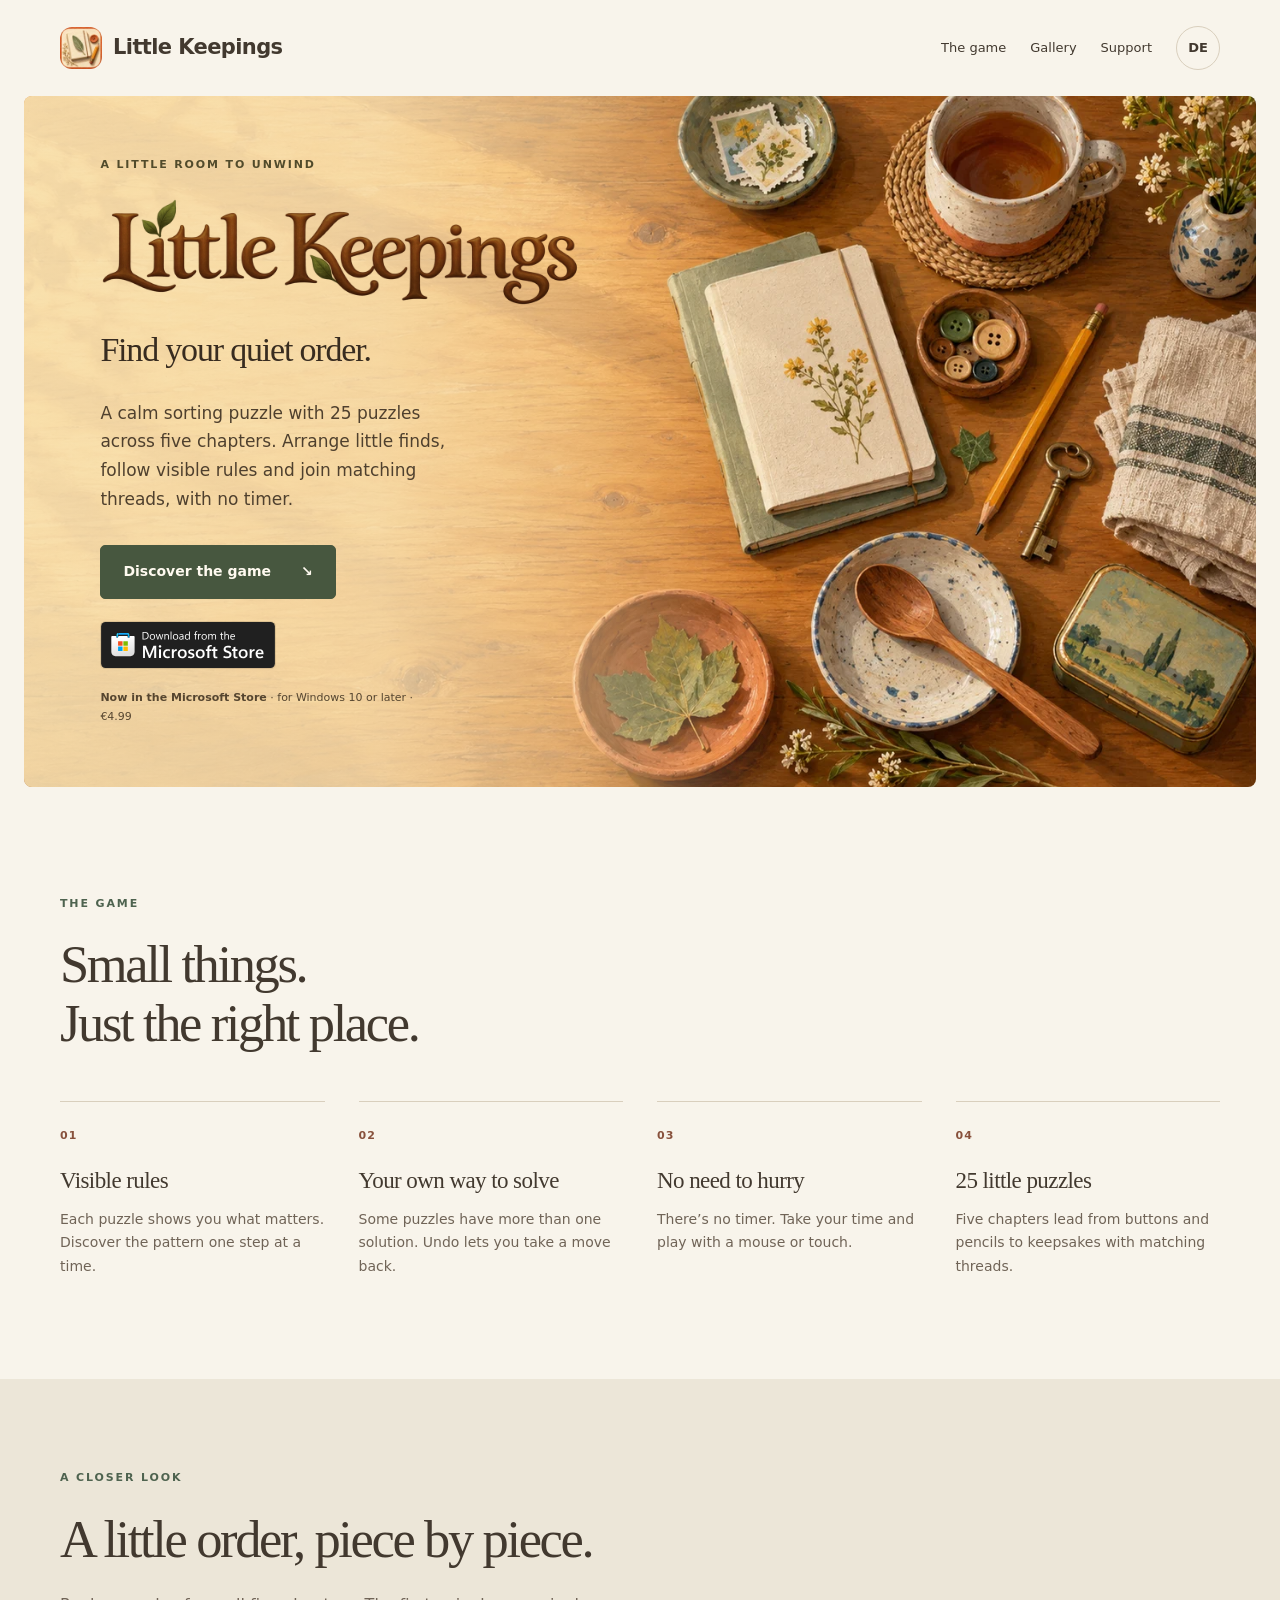
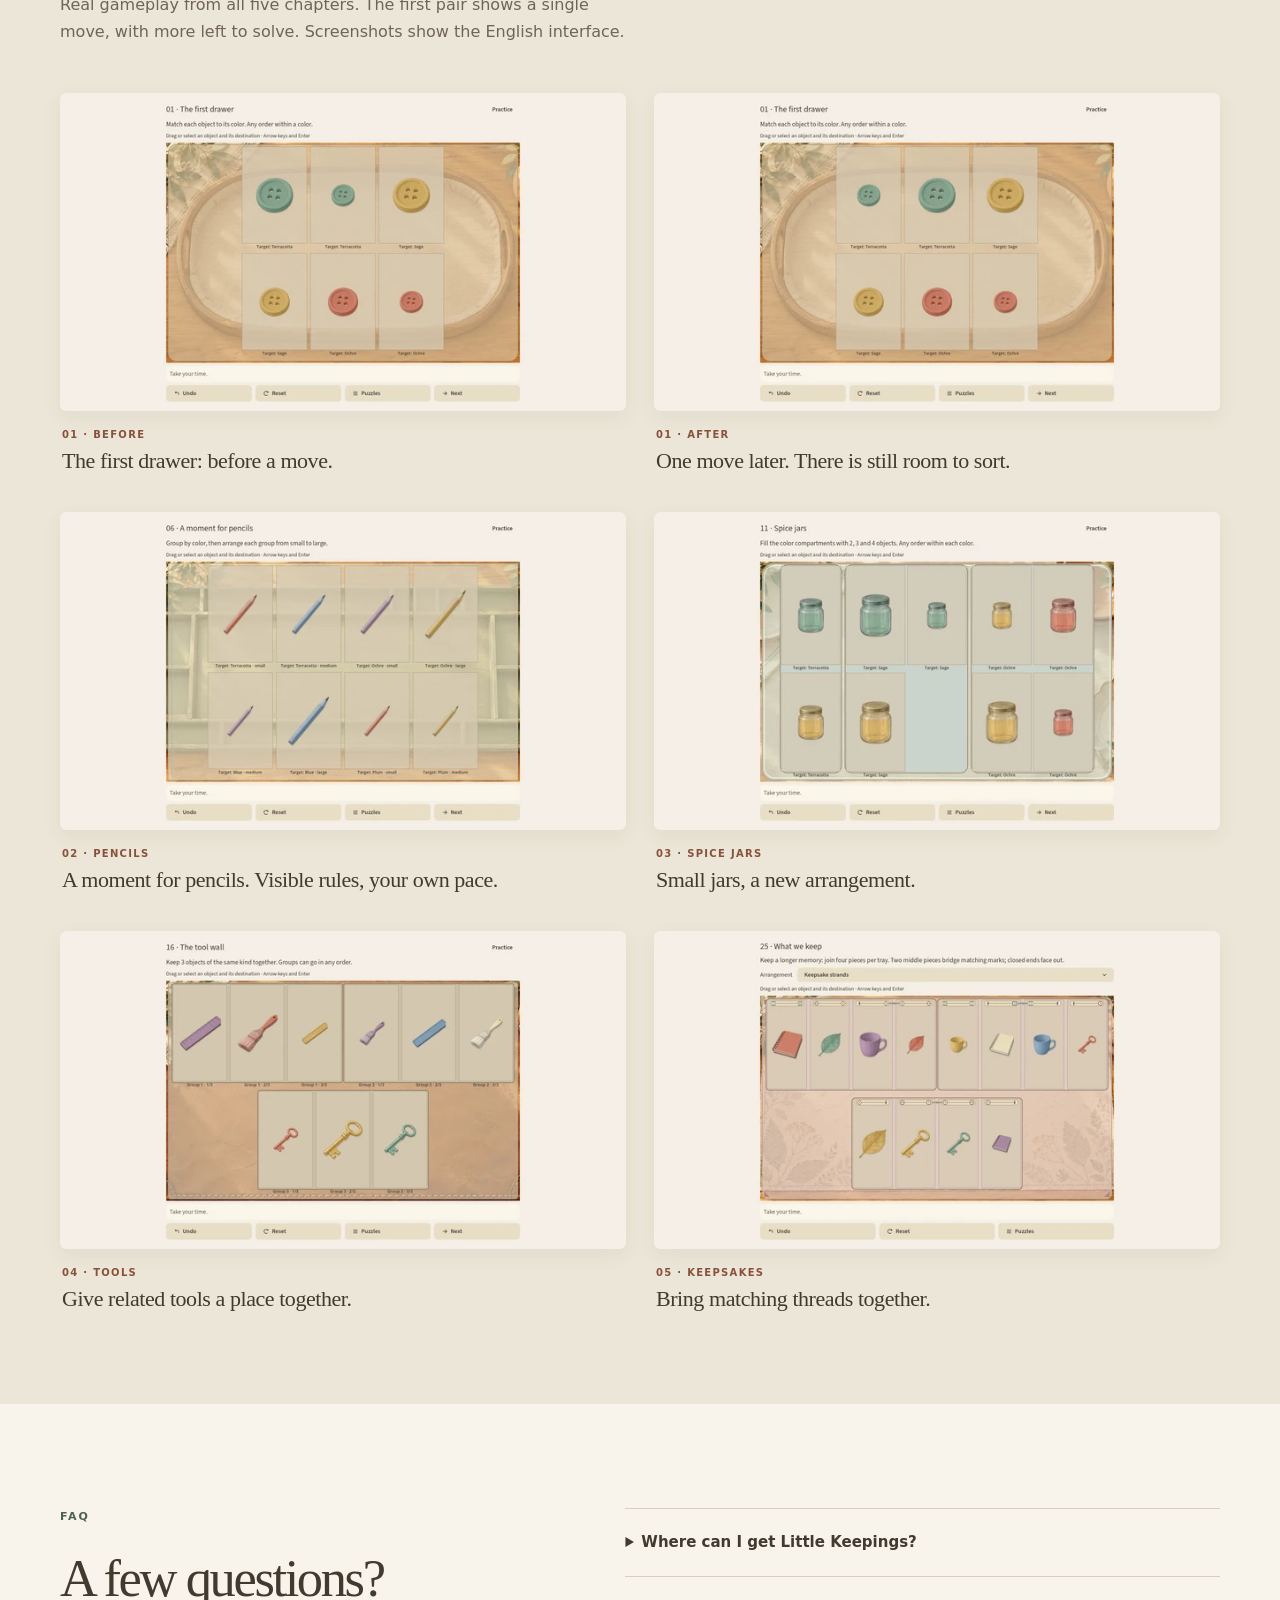
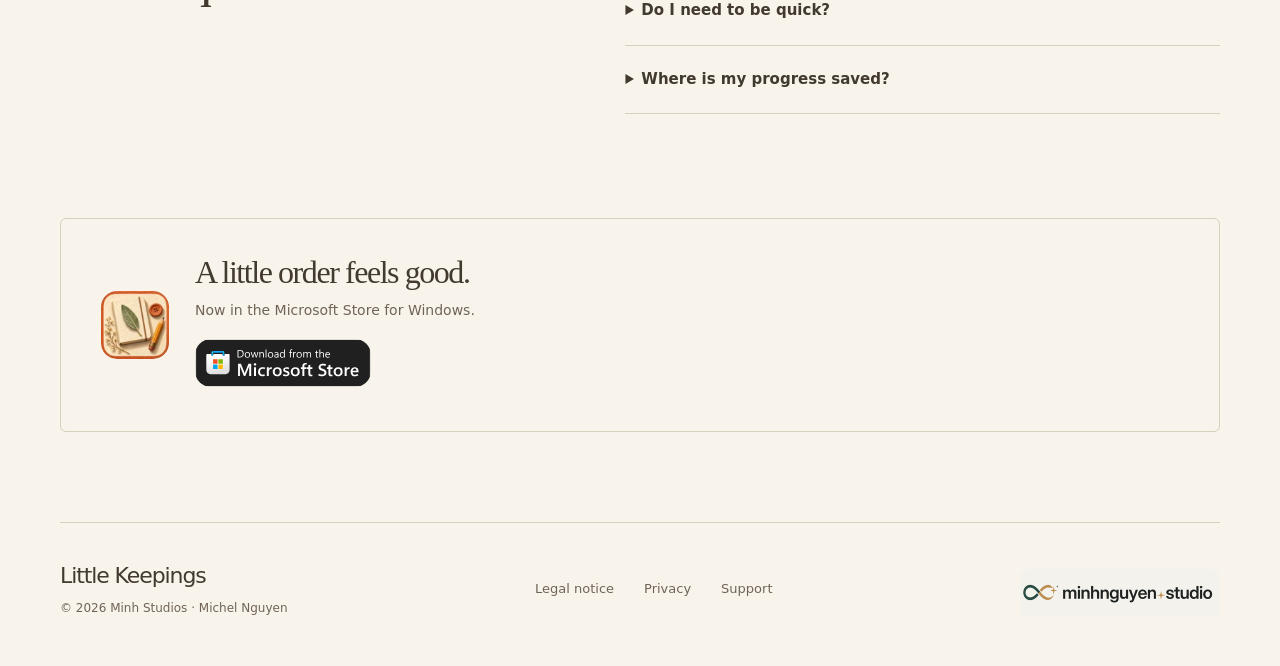
==== commit 43c99568: "Studio-Logo im Footer" ====
--- a/index.html
+++ b/index.html
@@ -1 +1 @@
-<!doctype html><html lang="en"><head><meta charset="utf-8"><meta name="viewport" content="width=device-width,initial-scale=1"><title>Little Keepings: Cozy Sorting Puzzle for Windows</title><meta name="description" content="A calm sorting puzzle for Windows, now in the Microsoft Store: 25 puzzles, five chapters, visible rules and matching threads. No timer, with undo."><meta name="theme-color" content="#f8f4eb"><link rel="canonical" href="https://minh.systems/LittleKeepings/"><link rel="alternate" hreflang="en" href="https://minh.systems/LittleKeepings/"><link rel="alternate" hreflang="de" href="https://minh.systems/LittleKeepings/de/"><link rel="alternate" hreflang="x-default" href="https://minh.systems/LittleKeepings/"><meta property="og:url" content="https://minh.systems/LittleKeepings/"><meta property="og:type" content="website"><meta property="og:site_name" content="Little Keepings"><meta property="og:locale" content="en_US"><meta property="og:locale:alternate" content="de_DE"><meta property="og:title" content="Little Keepings: Cozy Sorting Puzzle for Windows"><meta property="og:description" content="A calm sorting puzzle for Windows, now in the Microsoft Store: 25 puzzles, five chapters, visible rules and matching threads. No timer, with undo."><meta property="og:image" content="https://minh.systems/LittleKeepings/img/capsule.webp"><meta property="og:image:alt" content="Little Keepings"><meta name="twitter:card" content="summary_large_image"><link rel="icon" href="favicon.png"><link rel="stylesheet" href="style.css"><script type="application/ld+json">{"@context": "https://schema.org", "@type": ["VideoGame", "SoftwareApplication"], "name": "Little Keepings", "description": "A calm sorting puzzle for Windows, now in the Microsoft Store: 25 puzzles, five chapters, visible rules and matching threads. No timer, with undo.", "operatingSystem": "Windows", "applicationCategory": "GameApplication", "gamePlatform": "Windows", "genre": "Puzzle", "url": "https://minh.systems/LittleKeepings/", "image": "https://minh.systems/LittleKeepings/img/capsule.webp", "inLanguage": ["en", "de"], "publisher": {"@type": "Organization", "name": "Minh Studios"}, "offers": {"@type": "Offer", "price": "4.99", "priceCurrency": "EUR", "availability": "https://schema.org/InStock", "url": "https://apps.microsoft.com/detail/9N1WQT29BF8W?hl=en-us&gl=US&cid=website"}}</script></head><body><a class="skip" href="#main">Skip to content</a><header class="nav wrap"><a class="brand" href="./"><img src="img/icon-small.webp" alt="" width="42" height="42"><span>Little Keepings</span></a><nav aria-label="Navigation"><a href="./#spiel">The game</a><a href="./#einblicke">Gallery</a><a href="support.html">Support</a><a class="lang" href="de/" hreflang="de" lang="de" aria-label="Auf Deutsch lesen">DE</a></nav></header><main id="main"><section class="hero wrap" aria-labelledby="hero-title"><div class="hero-copy"><p class="eyebrow">A little room to unwind</p><h1 id="hero-title"><img class="hero-logo" src="img/logo.png" alt="Little Keepings" width="1200" height="276"><span>Find your quiet order.</span></h1><p class="lead">A calm sorting puzzle with 25 puzzles across five chapters. Arrange little finds, follow visible rules and join matching threads, with no timer.</p><a class="button" href="#spiel">Discover the game <span aria-hidden="true">↘</span></a><p class="store"><a class="store-badge" href="https://apps.microsoft.com/detail/9N1WQT29BF8W?hl=en-us&amp;gl=US&amp;cid=website" target="_blank" rel="noopener"><img src="img/ms-store-en.svg" alt="Get it from Microsoft Store" width="161" height="44"></a></p><p class="coming"><strong>Now in the Microsoft Store</strong> · for Windows 10 or later · €4.99</p></div><div class="hero-art"><img src="img/key-art.webp" srcset="img/key-art-960.webp 960w, img/key-art-1440.webp 1440w, img/key-art.webp 1920w" sizes="(max-width: 700px) 100vw, (max-width: 1400px) 94vw, 1320px" alt="" width="1920" height="1080" fetchpriority="high"></div></section><section class="about wrap" id="spiel"><p class="eyebrow">The game</p><h2>Small things.<br>Just the right place.</h2><div class="features"><article><b>01</b><h3>Visible rules</h3><p>Each puzzle shows you what matters. Discover the pattern one step at a time.</p></article><article><b>02</b><h3>Your own way to solve</h3><p>Some puzzles have more than one solution. Undo lets you take a move back.</p></article><article><b>03</b><h3>No need to hurry</h3><p>There’s no timer. Take your time and play with a mouse or touch.</p></article><article><b>04</b><h3>25 little puzzles</h3><p>Five chapters lead from buttons and pencils to keepsakes with matching threads.</p></article></div></section><section class="gallery-section" id="einblicke"><div class="wrap"><p class="eyebrow">A closer look</p><h2>A little order, piece by piece.</h2><p>Real gameplay from all five chapters. The first pair shows a single move, with more left to solve. Screenshots show the English interface.</p><div class="gallery"><figure><a aria-label="The first drawer: before a move. Full-size gameplay screenshot" class="screen-link" href="img/screens/01-chapter-1-before.webp" target="_blank" rel="noopener"><img src="img/screens/01-chapter-1-before-960.webp" srcset="img/screens/01-chapter-1-before-640.webp 640w, img/screens/01-chapter-1-before-960.webp 960w, img/screens/01-chapter-1-before.webp 1920w" sizes="(max-width: 700px) 90vw, 46vw" alt="The first drawer: before a move." loading="lazy" decoding="async" width="1920" height="1080"></a><figcaption><span class="shot-number">01 · BEFORE</span><span>The first drawer: before a move.</span></figcaption></figure><figure><a aria-label="One move later. There is still room to sort. Full-size gameplay screenshot" class="screen-link" href="img/screens/02-chapter-1-after-one-move.webp" target="_blank" rel="noopener"><img src="img/screens/02-chapter-1-after-one-move-960.webp" srcset="img/screens/02-chapter-1-after-one-move-640.webp 640w, img/screens/02-chapter-1-after-one-move-960.webp 960w, img/screens/02-chapter-1-after-one-move.webp 1920w" sizes="(max-width: 700px) 90vw, 46vw" alt="One move later. There is still room to sort." loading="lazy" decoding="async" width="1920" height="1080"></a><figcaption><span class="shot-number">01 · AFTER</span><span>One move later. There is still room to sort.</span></figcaption></figure><figure><a aria-label="A moment for pencils. Visible rules, your own pace. Full-size gameplay screenshot" class="screen-link" href="img/screens/06-chapter-2-before.webp" target="_blank" rel="noopener"><img src="img/screens/06-chapter-2-before-960.webp" srcset="img/screens/06-chapter-2-before-640.webp 640w, img/screens/06-chapter-2-before-960.webp 960w, img/screens/06-chapter-2-before.webp 1920w" sizes="(max-width: 700px) 90vw, 46vw" alt="A moment for pencils. Visible rules, your own pace." loading="lazy" decoding="async" width="1920" height="1080"></a><figcaption><span class="shot-number">02 · PENCILS</span><span>A moment for pencils. Visible rules, your own pace.</span></figcaption></figure><figure><a aria-label="Small jars, a new arrangement. Full-size gameplay screenshot" class="screen-link" href="img/screens/11-chapter-3-before.webp" target="_blank" rel="noopener"><img src="img/screens/11-chapter-3-before-960.webp" srcset="img/screens/11-chapter-3-before-640.webp 640w, img/screens/11-chapter-3-before-960.webp 960w, img/screens/11-chapter-3-before.webp 1920w" sizes="(max-width: 700px) 90vw, 46vw" alt="Small jars, a new arrangement." loading="lazy" decoding="async" width="1920" height="1080"></a><figcaption><span class="shot-number">03 · SPICE JARS</span><span>Small jars, a new arrangement.</span></figcaption></figure><figure><a aria-label="Give related tools a place together. Full-size gameplay screenshot" class="screen-link" href="img/screens/16-chapter-4-before.webp" target="_blank" rel="noopener"><img src="img/screens/16-chapter-4-before-960.webp" srcset="img/screens/16-chapter-4-before-640.webp 640w, img/screens/16-chapter-4-before-960.webp 960w, img/screens/16-chapter-4-before.webp 1920w" sizes="(max-width: 700px) 90vw, 46vw" alt="Give related tools a place together." loading="lazy" decoding="async" width="1920" height="1080"></a><figcaption><span class="shot-number">04 · TOOLS</span><span>Give related tools a place together.</span></figcaption></figure><figure><a aria-label="Bring matching threads together. Full-size gameplay screenshot" class="screen-link" href="img/screens/25-chapter-5-before.webp" target="_blank" rel="noopener"><img src="img/screens/25-chapter-5-before-960.webp" srcset="img/screens/25-chapter-5-before-640.webp 640w, img/screens/25-chapter-5-before-960.webp 960w, img/screens/25-chapter-5-before.webp 1920w" sizes="(max-width: 700px) 90vw, 46vw" alt="Bring matching threads together." loading="lazy" decoding="async" width="1920" height="1080"></a><figcaption><span class="shot-number">05 · KEEPSAKES</span><span>Bring matching threads together.</span></figcaption></figure></div></div></section><section class="faq wrap"><div><p class="eyebrow">FAQ</p><h2>A few questions?</h2></div><div><details><summary>Where can I get Little Keepings?</summary><p>Little Keepings is now available in the Microsoft Store for Windows 10 or later, for €4.99.</p></details><details><summary>Do I need to be quick?</summary><p>No. There is no timer. Play at your own pace and undo moves.</p></details><details><summary>Where is my progress saved?</summary><p>On your device. Read more in our <a href="privacy.html">privacy policy</a>.</p></details></div></section><section class="closing wrap"><img src="img/icon-small.webp" width="68" height="68" alt=""><div><h2>A little order feels good.</h2><p>Now in the Microsoft Store for Windows.</p><p class="store"><a class="store-badge" href="https://apps.microsoft.com/detail/9N1WQT29BF8W?hl=en-us&amp;gl=US&amp;cid=website" target="_blank" rel="noopener"><img src="img/ms-store-en.svg" alt="Get it from Microsoft Store" width="161" height="44"></a></p></div></section></main><footer class="wrap footer"><div><strong>Little Keepings</strong><p>© 2026 Minh Studios · Michel Nguyen</p></div><nav aria-label="Footer"><a href="impressum.html">Legal notice</a><a href="privacy.html">Privacy</a><a href="support.html">Support</a></nav></footer></body></html>+<!doctype html><html lang="en"><head><meta charset="utf-8"><meta name="viewport" content="width=device-width,initial-scale=1"><title>Little Keepings: Cozy Sorting Puzzle for Windows</title><meta name="description" content="A calm sorting puzzle for Windows, now in the Microsoft Store: 25 puzzles, five chapters, visible rules and matching threads. No timer, with undo."><meta name="theme-color" content="#f8f4eb"><link rel="canonical" href="https://minh.systems/LittleKeepings/"><link rel="alternate" hreflang="en" href="https://minh.systems/LittleKeepings/"><link rel="alternate" hreflang="de" href="https://minh.systems/LittleKeepings/de/"><link rel="alternate" hreflang="x-default" href="https://minh.systems/LittleKeepings/"><meta property="og:url" content="https://minh.systems/LittleKeepings/"><meta property="og:type" content="website"><meta property="og:site_name" content="Little Keepings"><meta property="og:locale" content="en_US"><meta property="og:locale:alternate" content="de_DE"><meta property="og:title" content="Little Keepings: Cozy Sorting Puzzle for Windows"><meta property="og:description" content="A calm sorting puzzle for Windows, now in the Microsoft Store: 25 puzzles, five chapters, visible rules and matching threads. No timer, with undo."><meta property="og:image" content="https://minh.systems/LittleKeepings/img/capsule.webp"><meta property="og:image:alt" content="Little Keepings"><meta name="twitter:card" content="summary_large_image"><link rel="icon" href="favicon.png"><link rel="stylesheet" href="style.css"><script type="application/ld+json">{"@context": "https://schema.org", "@type": ["VideoGame", "SoftwareApplication"], "name": "Little Keepings", "description": "A calm sorting puzzle for Windows, now in the Microsoft Store: 25 puzzles, five chapters, visible rules and matching threads. No timer, with undo.", "operatingSystem": "Windows", "applicationCategory": "GameApplication", "gamePlatform": "Windows", "genre": "Puzzle", "url": "https://minh.systems/LittleKeepings/", "image": "https://minh.systems/LittleKeepings/img/capsule.webp", "inLanguage": ["en", "de"], "publisher": {"@type": "Organization", "name": "Minh Studios"}, "offers": {"@type": "Offer", "price": "4.99", "priceCurrency": "EUR", "availability": "https://schema.org/InStock", "url": "https://apps.microsoft.com/detail/9N1WQT29BF8W?hl=en-us&gl=US&cid=website"}}</script></head><body><a class="skip" href="#main">Skip to content</a><header class="nav wrap"><a class="brand" href="./"><img src="img/icon-small.webp" alt="" width="42" height="42"><span>Little Keepings</span></a><nav aria-label="Navigation"><a href="./#spiel">The game</a><a href="./#einblicke">Gallery</a><a href="support.html">Support</a><a class="lang" href="de/" hreflang="de" lang="de" aria-label="Auf Deutsch lesen">DE</a></nav></header><main id="main"><section class="hero wrap" aria-labelledby="hero-title"><div class="hero-copy"><p class="eyebrow">A little room to unwind</p><h1 id="hero-title"><img class="hero-logo" src="img/logo.png" alt="Little Keepings" width="1200" height="276"><span>Find your quiet order.</span></h1><p class="lead">A calm sorting puzzle with 25 puzzles across five chapters. Arrange little finds, follow visible rules and join matching threads, with no timer.</p><a class="button" href="#spiel">Discover the game <span aria-hidden="true">↘</span></a><p class="store"><a class="store-badge" href="https://apps.microsoft.com/detail/9N1WQT29BF8W?hl=en-us&amp;gl=US&amp;cid=website" target="_blank" rel="noopener"><img src="img/ms-store-en.svg" alt="Get it from Microsoft Store" width="161" height="44"></a></p><p class="coming"><strong>Now in the Microsoft Store</strong> · for Windows 10 or later · €4.99</p></div><div class="hero-art"><img src="img/key-art.webp" srcset="img/key-art-960.webp 960w, img/key-art-1440.webp 1440w, img/key-art.webp 1920w" sizes="(max-width: 700px) 100vw, (max-width: 1400px) 94vw, 1320px" alt="" width="1920" height="1080" fetchpriority="high"></div></section><section class="about wrap" id="spiel"><p class="eyebrow">The game</p><h2>Small things.<br>Just the right place.</h2><div class="features"><article><b>01</b><h3>Visible rules</h3><p>Each puzzle shows you what matters. Discover the pattern one step at a time.</p></article><article><b>02</b><h3>Your own way to solve</h3><p>Some puzzles have more than one solution. Undo lets you take a move back.</p></article><article><b>03</b><h3>No need to hurry</h3><p>There’s no timer. Take your time and play with a mouse or touch.</p></article><article><b>04</b><h3>25 little puzzles</h3><p>Five chapters lead from buttons and pencils to keepsakes with matching threads.</p></article></div></section><section class="gallery-section" id="einblicke"><div class="wrap"><p class="eyebrow">A closer look</p><h2>A little order, piece by piece.</h2><p>Real gameplay from all five chapters. The first pair shows a single move, with more left to solve. Screenshots show the English interface.</p><div class="gallery"><figure><a aria-label="The first drawer: before a move. Full-size gameplay screenshot" class="screen-link" href="img/screens/01-chapter-1-before.webp" target="_blank" rel="noopener"><img src="img/screens/01-chapter-1-before-960.webp" srcset="img/screens/01-chapter-1-before-640.webp 640w, img/screens/01-chapter-1-before-960.webp 960w, img/screens/01-chapter-1-before.webp 1920w" sizes="(max-width: 700px) 90vw, 46vw" alt="The first drawer: before a move." loading="lazy" decoding="async" width="1920" height="1080"></a><figcaption><span class="shot-number">01 · BEFORE</span><span>The first drawer: before a move.</span></figcaption></figure><figure><a aria-label="One move later. There is still room to sort. Full-size gameplay screenshot" class="screen-link" href="img/screens/02-chapter-1-after-one-move.webp" target="_blank" rel="noopener"><img src="img/screens/02-chapter-1-after-one-move-960.webp" srcset="img/screens/02-chapter-1-after-one-move-640.webp 640w, img/screens/02-chapter-1-after-one-move-960.webp 960w, img/screens/02-chapter-1-after-one-move.webp 1920w" sizes="(max-width: 700px) 90vw, 46vw" alt="One move later. There is still room to sort." loading="lazy" decoding="async" width="1920" height="1080"></a><figcaption><span class="shot-number">01 · AFTER</span><span>One move later. There is still room to sort.</span></figcaption></figure><figure><a aria-label="A moment for pencils. Visible rules, your own pace. Full-size gameplay screenshot" class="screen-link" href="img/screens/06-chapter-2-before.webp" target="_blank" rel="noopener"><img src="img/screens/06-chapter-2-before-960.webp" srcset="img/screens/06-chapter-2-before-640.webp 640w, img/screens/06-chapter-2-before-960.webp 960w, img/screens/06-chapter-2-before.webp 1920w" sizes="(max-width: 700px) 90vw, 46vw" alt="A moment for pencils. Visible rules, your own pace." loading="lazy" decoding="async" width="1920" height="1080"></a><figcaption><span class="shot-number">02 · PENCILS</span><span>A moment for pencils. Visible rules, your own pace.</span></figcaption></figure><figure><a aria-label="Small jars, a new arrangement. Full-size gameplay screenshot" class="screen-link" href="img/screens/11-chapter-3-before.webp" target="_blank" rel="noopener"><img src="img/screens/11-chapter-3-before-960.webp" srcset="img/screens/11-chapter-3-before-640.webp 640w, img/screens/11-chapter-3-before-960.webp 960w, img/screens/11-chapter-3-before.webp 1920w" sizes="(max-width: 700px) 90vw, 46vw" alt="Small jars, a new arrangement." loading="lazy" decoding="async" width="1920" height="1080"></a><figcaption><span class="shot-number">03 · SPICE JARS</span><span>Small jars, a new arrangement.</span></figcaption></figure><figure><a aria-label="Give related tools a place together. Full-size gameplay screenshot" class="screen-link" href="img/screens/16-chapter-4-before.webp" target="_blank" rel="noopener"><img src="img/screens/16-chapter-4-before-960.webp" srcset="img/screens/16-chapter-4-before-640.webp 640w, img/screens/16-chapter-4-before-960.webp 960w, img/screens/16-chapter-4-before.webp 1920w" sizes="(max-width: 700px) 90vw, 46vw" alt="Give related tools a place together." loading="lazy" decoding="async" width="1920" height="1080"></a><figcaption><span class="shot-number">04 · TOOLS</span><span>Give related tools a place together.</span></figcaption></figure><figure><a aria-label="Bring matching threads together. Full-size gameplay screenshot" class="screen-link" href="img/screens/25-chapter-5-before.webp" target="_blank" rel="noopener"><img src="img/screens/25-chapter-5-before-960.webp" srcset="img/screens/25-chapter-5-before-640.webp 640w, img/screens/25-chapter-5-before-960.webp 960w, img/screens/25-chapter-5-before.webp 1920w" sizes="(max-width: 700px) 90vw, 46vw" alt="Bring matching threads together." loading="lazy" decoding="async" width="1920" height="1080"></a><figcaption><span class="shot-number">05 · KEEPSAKES</span><span>Bring matching threads together.</span></figcaption></figure></div></div></section><section class="faq wrap"><div><p class="eyebrow">FAQ</p><h2>A few questions?</h2></div><div><details><summary>Where can I get Little Keepings?</summary><p>Little Keepings is now available in the Microsoft Store for Windows 10 or later, for €4.99.</p></details><details><summary>Do I need to be quick?</summary><p>No. There is no timer. Play at your own pace and undo moves.</p></details><details><summary>Where is my progress saved?</summary><p>On your device. Read more in our <a href="privacy.html">privacy policy</a>.</p></details></div></section><section class="closing wrap"><img src="img/icon-small.webp" width="68" height="68" alt=""><div><h2>A little order feels good.</h2><p>Now in the Microsoft Store for Windows.</p><p class="store"><a class="store-badge" href="https://apps.microsoft.com/detail/9N1WQT29BF8W?hl=en-us&amp;gl=US&amp;cid=website" target="_blank" rel="noopener"><img src="img/ms-store-en.svg" alt="Get it from Microsoft Store" width="161" height="44"></a></p></div></section></main><footer class="wrap footer"><div><strong>Little Keepings</strong><p>© 2026 Minh Studios · Michel Nguyen</p></div><nav aria-label="Footer"><a href="impressum.html">Legal notice</a><a href="privacy.html">Privacy</a><a href="support.html">Support</a></nav><p style="margin:16px 0 4px"><a href="https://minh.systems/MinhNguyenStudios/" aria-label="Minh Nguyen Studios" style="display:inline-block;line-height:0;border-radius:8px;overflow:hidden;opacity:.92"><picture><source srcset="img/studio-dunkel.png" media="(prefers-color-scheme: dark)"><img src="img/studio-hell.png" width="200" height="47" alt="Minh Nguyen Studios" loading="lazy" style="width:200px;height:auto"></picture></a></p></footer></body></html>
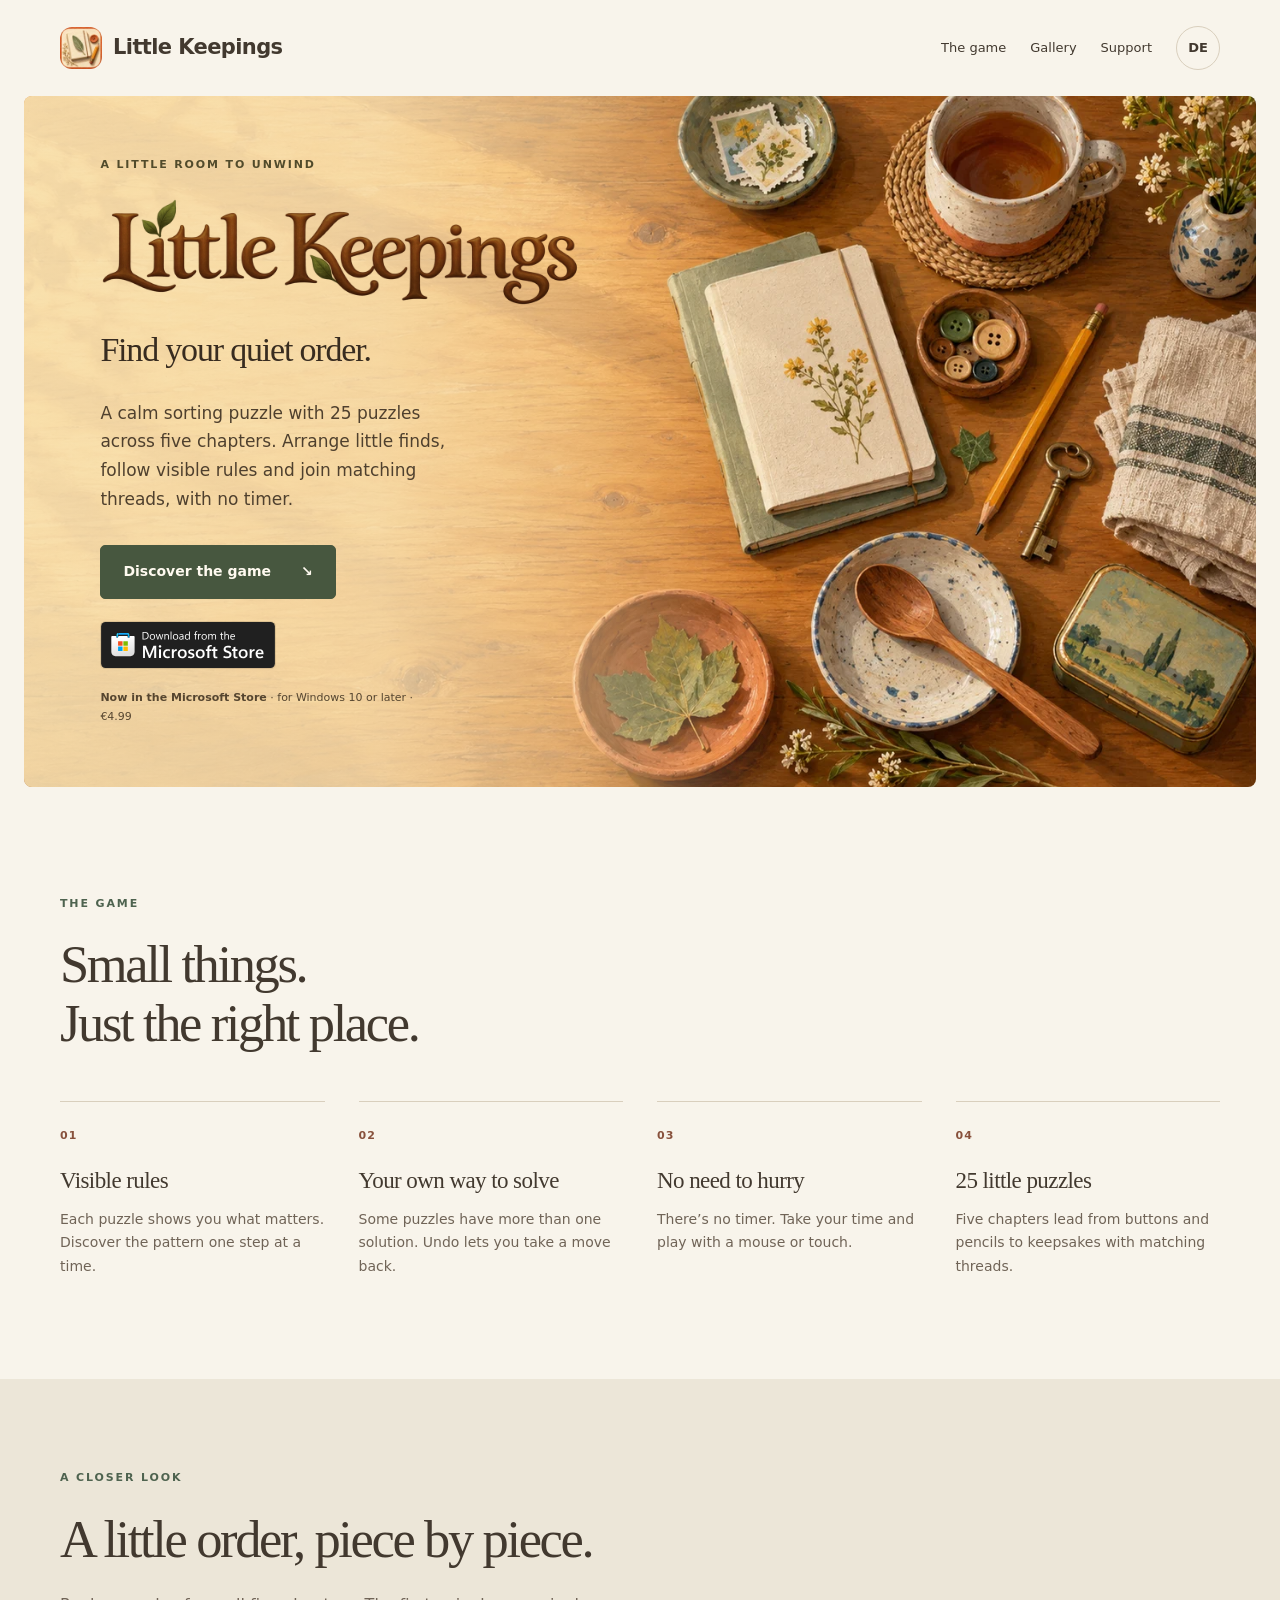
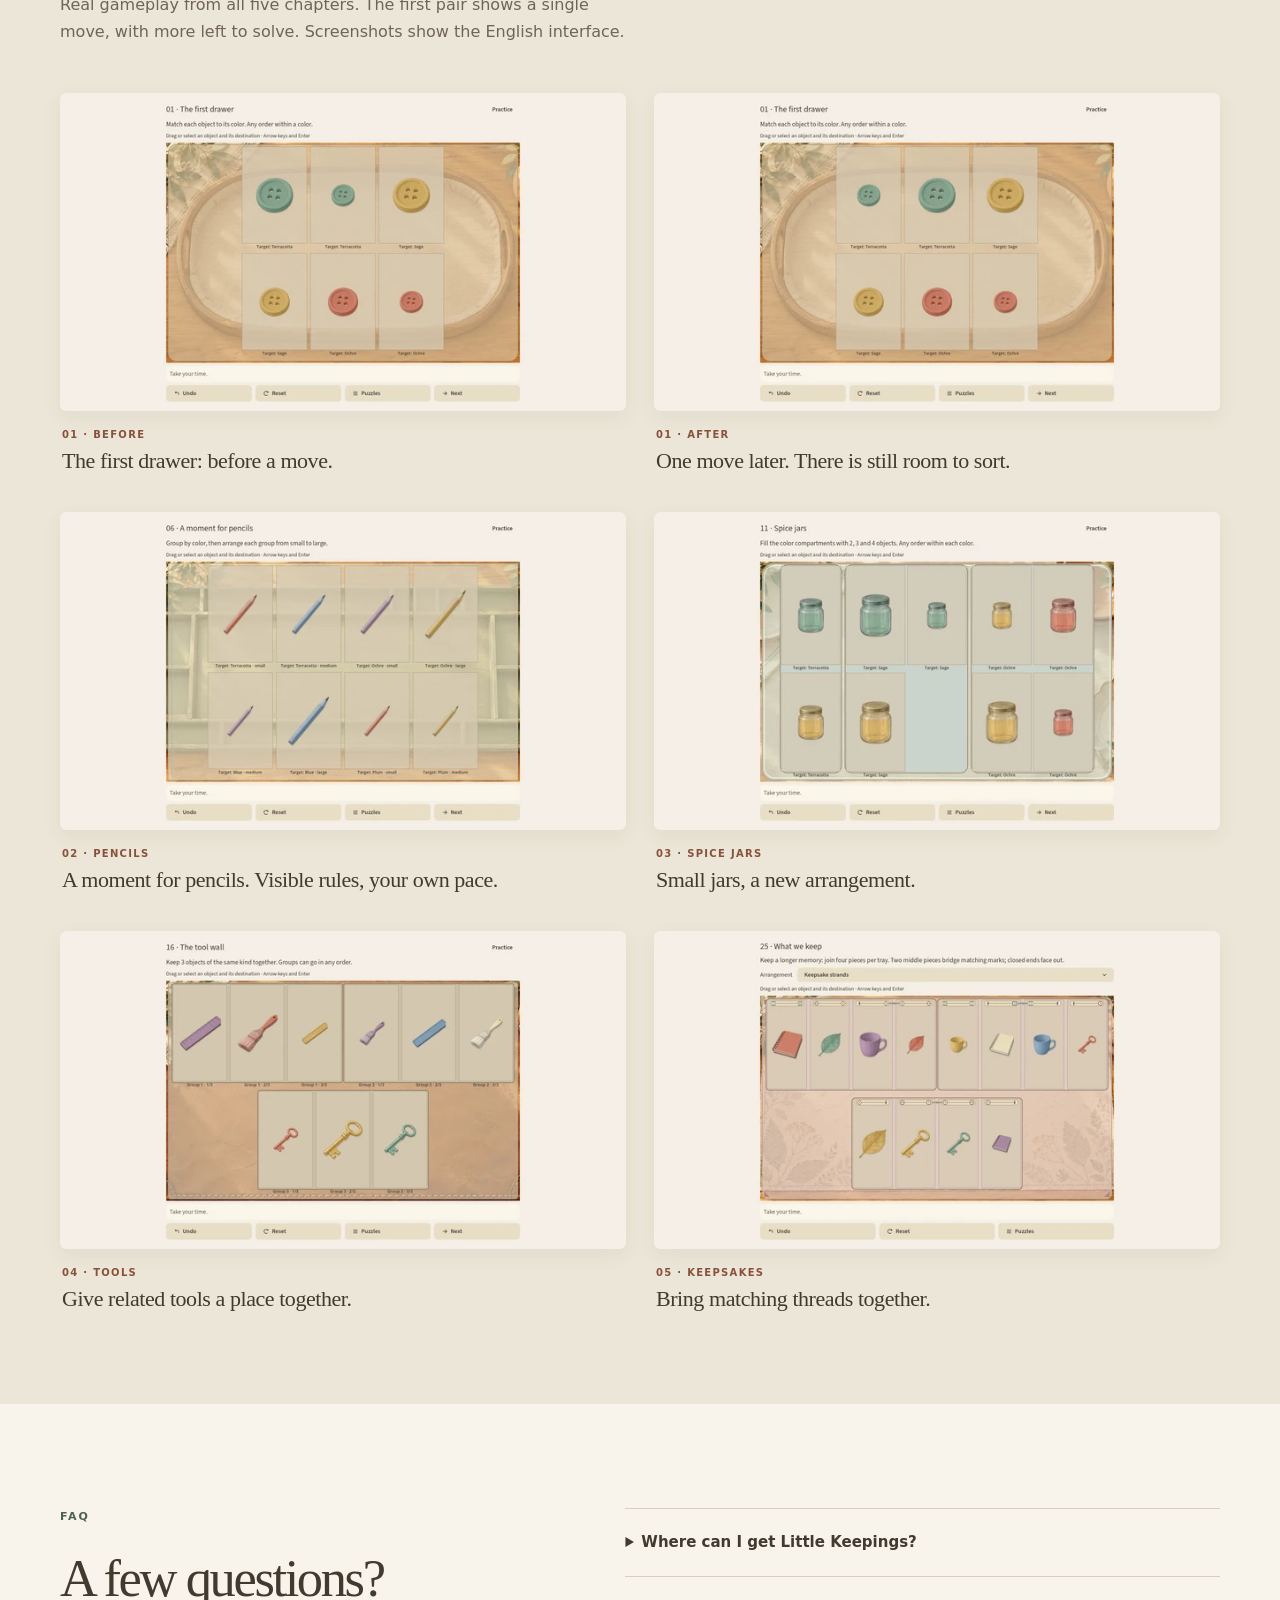
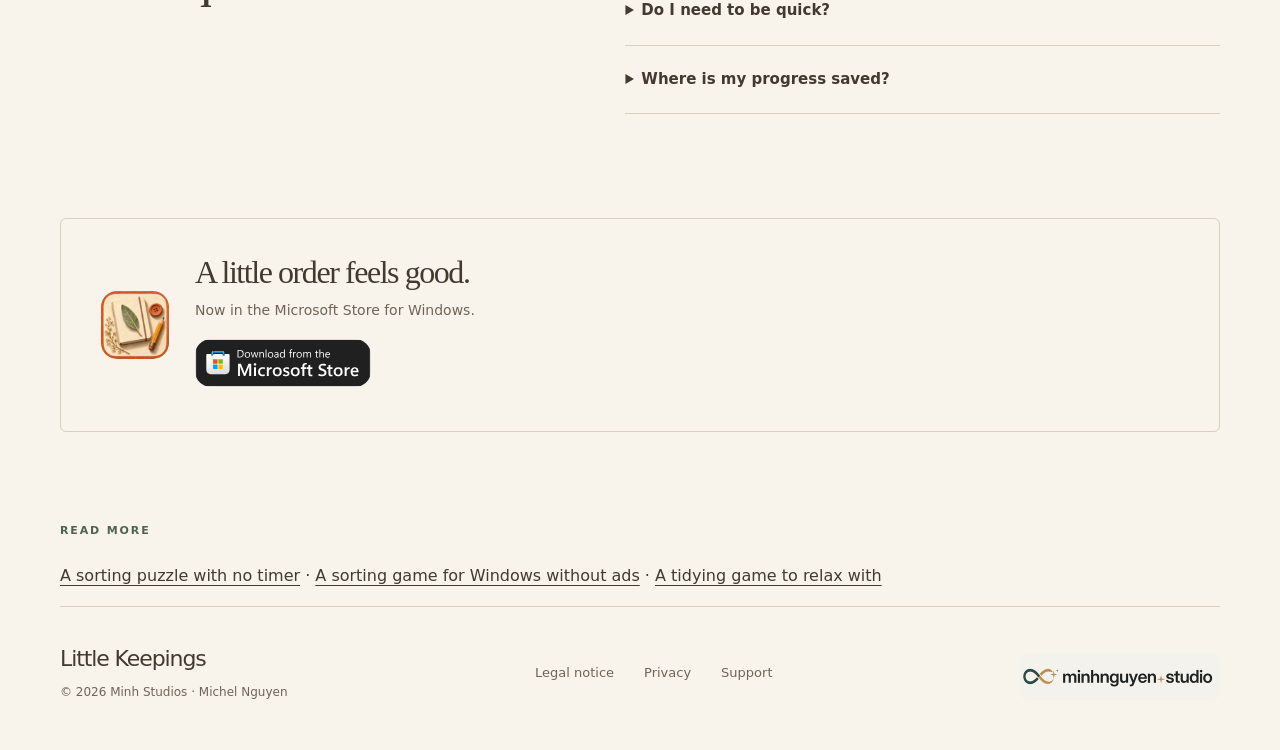
==== commit 49b43c00: "SEO-Ratgeberseiten (DE/EN), Sitemap, robots.txt, Verlinkung" ====
--- a/index.html
+++ b/index.html
@@ -1 +1 @@
-<!doctype html><html lang="en"><head><meta charset="utf-8"><meta name="viewport" content="width=device-width,initial-scale=1"><title>Little Keepings: Cozy Sorting Puzzle for Windows</title><meta name="description" content="A calm sorting puzzle for Windows, now in the Microsoft Store: 25 puzzles, five chapters, visible rules and matching threads. No timer, with undo."><meta name="theme-color" content="#f8f4eb"><link rel="canonical" href="https://minh.systems/LittleKeepings/"><link rel="alternate" hreflang="en" href="https://minh.systems/LittleKeepings/"><link rel="alternate" hreflang="de" href="https://minh.systems/LittleKeepings/de/"><link rel="alternate" hreflang="x-default" href="https://minh.systems/LittleKeepings/"><meta property="og:url" content="https://minh.systems/LittleKeepings/"><meta property="og:type" content="website"><meta property="og:site_name" content="Little Keepings"><meta property="og:locale" content="en_US"><meta property="og:locale:alternate" content="de_DE"><meta property="og:title" content="Little Keepings: Cozy Sorting Puzzle for Windows"><meta property="og:description" content="A calm sorting puzzle for Windows, now in the Microsoft Store: 25 puzzles, five chapters, visible rules and matching threads. No timer, with undo."><meta property="og:image" content="https://minh.systems/LittleKeepings/img/capsule.webp"><meta property="og:image:alt" content="Little Keepings"><meta name="twitter:card" content="summary_large_image"><link rel="icon" href="favicon.png"><link rel="stylesheet" href="style.css"><script type="application/ld+json">{"@context": "https://schema.org", "@type": ["VideoGame", "SoftwareApplication"], "name": "Little Keepings", "description": "A calm sorting puzzle for Windows, now in the Microsoft Store: 25 puzzles, five chapters, visible rules and matching threads. No timer, with undo.", "operatingSystem": "Windows", "applicationCategory": "GameApplication", "gamePlatform": "Windows", "genre": "Puzzle", "url": "https://minh.systems/LittleKeepings/", "image": "https://minh.systems/LittleKeepings/img/capsule.webp", "inLanguage": ["en", "de"], "publisher": {"@type": "Organization", "name": "Minh Studios"}, "offers": {"@type": "Offer", "price": "4.99", "priceCurrency": "EUR", "availability": "https://schema.org/InStock", "url": "https://apps.microsoft.com/detail/9N1WQT29BF8W?hl=en-us&gl=US&cid=website"}}</script></head><body><a class="skip" href="#main">Skip to content</a><header class="nav wrap"><a class="brand" href="./"><img src="img/icon-small.webp" alt="" width="42" height="42"><span>Little Keepings</span></a><nav aria-label="Navigation"><a href="./#spiel">The game</a><a href="./#einblicke">Gallery</a><a href="support.html">Support</a><a class="lang" href="de/" hreflang="de" lang="de" aria-label="Auf Deutsch lesen">DE</a></nav></header><main id="main"><section class="hero wrap" aria-labelledby="hero-title"><div class="hero-copy"><p class="eyebrow">A little room to unwind</p><h1 id="hero-title"><img class="hero-logo" src="img/logo.png" alt="Little Keepings" width="1200" height="276"><span>Find your quiet order.</span></h1><p class="lead">A calm sorting puzzle with 25 puzzles across five chapters. Arrange little finds, follow visible rules and join matching threads, with no timer.</p><a class="button" href="#spiel">Discover the game <span aria-hidden="true">↘</span></a><p class="store"><a class="store-badge" href="https://apps.microsoft.com/detail/9N1WQT29BF8W?hl=en-us&amp;gl=US&amp;cid=website" target="_blank" rel="noopener"><img src="img/ms-store-en.svg" alt="Get it from Microsoft Store" width="161" height="44"></a></p><p class="coming"><strong>Now in the Microsoft Store</strong> · for Windows 10 or later · €4.99</p></div><div class="hero-art"><img src="img/key-art.webp" srcset="img/key-art-960.webp 960w, img/key-art-1440.webp 1440w, img/key-art.webp 1920w" sizes="(max-width: 700px) 100vw, (max-width: 1400px) 94vw, 1320px" alt="" width="1920" height="1080" fetchpriority="high"></div></section><section class="about wrap" id="spiel"><p class="eyebrow">The game</p><h2>Small things.<br>Just the right place.</h2><div class="features"><article><b>01</b><h3>Visible rules</h3><p>Each puzzle shows you what matters. Discover the pattern one step at a time.</p></article><article><b>02</b><h3>Your own way to solve</h3><p>Some puzzles have more than one solution. Undo lets you take a move back.</p></article><article><b>03</b><h3>No need to hurry</h3><p>There’s no timer. Take your time and play with a mouse or touch.</p></article><article><b>04</b><h3>25 little puzzles</h3><p>Five chapters lead from buttons and pencils to keepsakes with matching threads.</p></article></div></section><section class="gallery-section" id="einblicke"><div class="wrap"><p class="eyebrow">A closer look</p><h2>A little order, piece by piece.</h2><p>Real gameplay from all five chapters. The first pair shows a single move, with more left to solve. Screenshots show the English interface.</p><div class="gallery"><figure><a aria-label="The first drawer: before a move. Full-size gameplay screenshot" class="screen-link" href="img/screens/01-chapter-1-before.webp" target="_blank" rel="noopener"><img src="img/screens/01-chapter-1-before-960.webp" srcset="img/screens/01-chapter-1-before-640.webp 640w, img/screens/01-chapter-1-before-960.webp 960w, img/screens/01-chapter-1-before.webp 1920w" sizes="(max-width: 700px) 90vw, 46vw" alt="The first drawer: before a move." loading="lazy" decoding="async" width="1920" height="1080"></a><figcaption><span class="shot-number">01 · BEFORE</span><span>The first drawer: before a move.</span></figcaption></figure><figure><a aria-label="One move later. There is still room to sort. Full-size gameplay screenshot" class="screen-link" href="img/screens/02-chapter-1-after-one-move.webp" target="_blank" rel="noopener"><img src="img/screens/02-chapter-1-after-one-move-960.webp" srcset="img/screens/02-chapter-1-after-one-move-640.webp 640w, img/screens/02-chapter-1-after-one-move-960.webp 960w, img/screens/02-chapter-1-after-one-move.webp 1920w" sizes="(max-width: 700px) 90vw, 46vw" alt="One move later. There is still room to sort." loading="lazy" decoding="async" width="1920" height="1080"></a><figcaption><span class="shot-number">01 · AFTER</span><span>One move later. There is still room to sort.</span></figcaption></figure><figure><a aria-label="A moment for pencils. Visible rules, your own pace. Full-size gameplay screenshot" class="screen-link" href="img/screens/06-chapter-2-before.webp" target="_blank" rel="noopener"><img src="img/screens/06-chapter-2-before-960.webp" srcset="img/screens/06-chapter-2-before-640.webp 640w, img/screens/06-chapter-2-before-960.webp 960w, img/screens/06-chapter-2-before.webp 1920w" sizes="(max-width: 700px) 90vw, 46vw" alt="A moment for pencils. Visible rules, your own pace." loading="lazy" decoding="async" width="1920" height="1080"></a><figcaption><span class="shot-number">02 · PENCILS</span><span>A moment for pencils. Visible rules, your own pace.</span></figcaption></figure><figure><a aria-label="Small jars, a new arrangement. Full-size gameplay screenshot" class="screen-link" href="img/screens/11-chapter-3-before.webp" target="_blank" rel="noopener"><img src="img/screens/11-chapter-3-before-960.webp" srcset="img/screens/11-chapter-3-before-640.webp 640w, img/screens/11-chapter-3-before-960.webp 960w, img/screens/11-chapter-3-before.webp 1920w" sizes="(max-width: 700px) 90vw, 46vw" alt="Small jars, a new arrangement." loading="lazy" decoding="async" width="1920" height="1080"></a><figcaption><span class="shot-number">03 · SPICE JARS</span><span>Small jars, a new arrangement.</span></figcaption></figure><figure><a aria-label="Give related tools a place together. Full-size gameplay screenshot" class="screen-link" href="img/screens/16-chapter-4-before.webp" target="_blank" rel="noopener"><img src="img/screens/16-chapter-4-before-960.webp" srcset="img/screens/16-chapter-4-before-640.webp 640w, img/screens/16-chapter-4-before-960.webp 960w, img/screens/16-chapter-4-before.webp 1920w" sizes="(max-width: 700px) 90vw, 46vw" alt="Give related tools a place together." loading="lazy" decoding="async" width="1920" height="1080"></a><figcaption><span class="shot-number">04 · TOOLS</span><span>Give related tools a place together.</span></figcaption></figure><figure><a aria-label="Bring matching threads together. Full-size gameplay screenshot" class="screen-link" href="img/screens/25-chapter-5-before.webp" target="_blank" rel="noopener"><img src="img/screens/25-chapter-5-before-960.webp" srcset="img/screens/25-chapter-5-before-640.webp 640w, img/screens/25-chapter-5-before-960.webp 960w, img/screens/25-chapter-5-before.webp 1920w" sizes="(max-width: 700px) 90vw, 46vw" alt="Bring matching threads together." loading="lazy" decoding="async" width="1920" height="1080"></a><figcaption><span class="shot-number">05 · KEEPSAKES</span><span>Bring matching threads together.</span></figcaption></figure></div></div></section><section class="faq wrap"><div><p class="eyebrow">FAQ</p><h2>A few questions?</h2></div><div><details><summary>Where can I get Little Keepings?</summary><p>Little Keepings is now available in the Microsoft Store for Windows 10 or later, for €4.99.</p></details><details><summary>Do I need to be quick?</summary><p>No. There is no timer. Play at your own pace and undo moves.</p></details><details><summary>Where is my progress saved?</summary><p>On your device. Read more in our <a href="privacy.html">privacy policy</a>.</p></details></div></section><section class="closing wrap"><img src="img/icon-small.webp" width="68" height="68" alt=""><div><h2>A little order feels good.</h2><p>Now in the Microsoft Store for Windows.</p><p class="store"><a class="store-badge" href="https://apps.microsoft.com/detail/9N1WQT29BF8W?hl=en-us&amp;gl=US&amp;cid=website" target="_blank" rel="noopener"><img src="img/ms-store-en.svg" alt="Get it from Microsoft Store" width="161" height="44"></a></p></div></section></main><footer class="wrap footer"><div><strong>Little Keepings</strong><p>© 2026 Minh Studios · Michel Nguyen</p></div><nav aria-label="Footer"><a href="impressum.html">Legal notice</a><a href="privacy.html">Privacy</a><a href="support.html">Support</a></nav><p style="margin:16px 0 4px"><a href="https://minh.systems/MinhNguyenStudios/" aria-label="Minh Nguyen Studios" style="display:inline-block;line-height:0;border-radius:8px;overflow:hidden;opacity:.92"><picture><source srcset="img/studio-dunkel.png" media="(prefers-color-scheme: dark)"><img src="img/studio-hell.png" width="200" height="47" alt="Minh Nguyen Studios" loading="lazy" style="width:200px;height:auto"></picture></a></p></footer></body></html>+<!doctype html><html lang="en"><head><meta charset="utf-8"><meta name="viewport" content="width=device-width,initial-scale=1"><title>Little Keepings: Cozy Sorting Puzzle for Windows</title><meta name="description" content="A calm sorting puzzle for Windows, now in the Microsoft Store: 25 puzzles, five chapters, visible rules and matching threads. No timer, with undo."><meta name="theme-color" content="#f8f4eb"><link rel="canonical" href="https://minh.systems/LittleKeepings/"><link rel="alternate" hreflang="en" href="https://minh.systems/LittleKeepings/"><link rel="alternate" hreflang="de" href="https://minh.systems/LittleKeepings/de/"><link rel="alternate" hreflang="x-default" href="https://minh.systems/LittleKeepings/"><meta property="og:url" content="https://minh.systems/LittleKeepings/"><meta property="og:type" content="website"><meta property="og:site_name" content="Little Keepings"><meta property="og:locale" content="en_US"><meta property="og:locale:alternate" content="de_DE"><meta property="og:title" content="Little Keepings: Cozy Sorting Puzzle for Windows"><meta property="og:description" content="A calm sorting puzzle for Windows, now in the Microsoft Store: 25 puzzles, five chapters, visible rules and matching threads. No timer, with undo."><meta property="og:image" content="https://minh.systems/LittleKeepings/img/capsule.webp"><meta property="og:image:alt" content="Little Keepings"><meta name="twitter:card" content="summary_large_image"><link rel="icon" href="favicon.png"><link rel="stylesheet" href="style.css"><script type="application/ld+json">{"@context": "https://schema.org", "@type": ["VideoGame", "SoftwareApplication"], "name": "Little Keepings", "description": "A calm sorting puzzle for Windows, now in the Microsoft Store: 25 puzzles, five chapters, visible rules and matching threads. No timer, with undo.", "operatingSystem": "Windows", "applicationCategory": "GameApplication", "gamePlatform": "Windows", "genre": "Puzzle", "url": "https://minh.systems/LittleKeepings/", "image": "https://minh.systems/LittleKeepings/img/capsule.webp", "inLanguage": ["en", "de"], "publisher": {"@type": "Organization", "name": "Minh Studios"}, "offers": {"@type": "Offer", "price": "4.99", "priceCurrency": "EUR", "availability": "https://schema.org/InStock", "url": "https://apps.microsoft.com/detail/9N1WQT29BF8W?hl=en-us&gl=US&cid=website"}}</script></head><body><a class="skip" href="#main">Skip to content</a><header class="nav wrap"><a class="brand" href="./"><img src="img/icon-small.webp" alt="" width="42" height="42"><span>Little Keepings</span></a><nav aria-label="Navigation"><a href="./#spiel">The game</a><a href="./#einblicke">Gallery</a><a href="support.html">Support</a><a class="lang" href="de/" hreflang="de" lang="de" aria-label="Auf Deutsch lesen">DE</a></nav></header><main id="main"><section class="hero wrap" aria-labelledby="hero-title"><div class="hero-copy"><p class="eyebrow">A little room to unwind</p><h1 id="hero-title"><img class="hero-logo" src="img/logo.png" alt="Little Keepings" width="1200" height="276"><span>Find your quiet order.</span></h1><p class="lead">A calm sorting puzzle with 25 puzzles across five chapters. Arrange little finds, follow visible rules and join matching threads, with no timer.</p><a class="button" href="#spiel">Discover the game <span aria-hidden="true">↘</span></a><p class="store"><a class="store-badge" href="https://apps.microsoft.com/detail/9N1WQT29BF8W?hl=en-us&amp;gl=US&amp;cid=website" target="_blank" rel="noopener"><img src="img/ms-store-en.svg" alt="Get it from Microsoft Store" width="161" height="44"></a></p><p class="coming"><strong>Now in the Microsoft Store</strong> · for Windows 10 or later · €4.99</p></div><div class="hero-art"><img src="img/key-art.webp" srcset="img/key-art-960.webp 960w, img/key-art-1440.webp 1440w, img/key-art.webp 1920w" sizes="(max-width: 700px) 100vw, (max-width: 1400px) 94vw, 1320px" alt="" width="1920" height="1080" fetchpriority="high"></div></section><section class="about wrap" id="spiel"><p class="eyebrow">The game</p><h2>Small things.<br>Just the right place.</h2><div class="features"><article><b>01</b><h3>Visible rules</h3><p>Each puzzle shows you what matters. Discover the pattern one step at a time.</p></article><article><b>02</b><h3>Your own way to solve</h3><p>Some puzzles have more than one solution. Undo lets you take a move back.</p></article><article><b>03</b><h3>No need to hurry</h3><p>There’s no timer. Take your time and play with a mouse or touch.</p></article><article><b>04</b><h3>25 little puzzles</h3><p>Five chapters lead from buttons and pencils to keepsakes with matching threads.</p></article></div></section><section class="gallery-section" id="einblicke"><div class="wrap"><p class="eyebrow">A closer look</p><h2>A little order, piece by piece.</h2><p>Real gameplay from all five chapters. The first pair shows a single move, with more left to solve. Screenshots show the English interface.</p><div class="gallery"><figure><a aria-label="The first drawer: before a move. Full-size gameplay screenshot" class="screen-link" href="img/screens/01-chapter-1-before.webp" target="_blank" rel="noopener"><img src="img/screens/01-chapter-1-before-960.webp" srcset="img/screens/01-chapter-1-before-640.webp 640w, img/screens/01-chapter-1-before-960.webp 960w, img/screens/01-chapter-1-before.webp 1920w" sizes="(max-width: 700px) 90vw, 46vw" alt="The first drawer: before a move." loading="lazy" decoding="async" width="1920" height="1080"></a><figcaption><span class="shot-number">01 · BEFORE</span><span>The first drawer: before a move.</span></figcaption></figure><figure><a aria-label="One move later. There is still room to sort. Full-size gameplay screenshot" class="screen-link" href="img/screens/02-chapter-1-after-one-move.webp" target="_blank" rel="noopener"><img src="img/screens/02-chapter-1-after-one-move-960.webp" srcset="img/screens/02-chapter-1-after-one-move-640.webp 640w, img/screens/02-chapter-1-after-one-move-960.webp 960w, img/screens/02-chapter-1-after-one-move.webp 1920w" sizes="(max-width: 700px) 90vw, 46vw" alt="One move later. There is still room to sort." loading="lazy" decoding="async" width="1920" height="1080"></a><figcaption><span class="shot-number">01 · AFTER</span><span>One move later. There is still room to sort.</span></figcaption></figure><figure><a aria-label="A moment for pencils. Visible rules, your own pace. Full-size gameplay screenshot" class="screen-link" href="img/screens/06-chapter-2-before.webp" target="_blank" rel="noopener"><img src="img/screens/06-chapter-2-before-960.webp" srcset="img/screens/06-chapter-2-before-640.webp 640w, img/screens/06-chapter-2-before-960.webp 960w, img/screens/06-chapter-2-before.webp 1920w" sizes="(max-width: 700px) 90vw, 46vw" alt="A moment for pencils. Visible rules, your own pace." loading="lazy" decoding="async" width="1920" height="1080"></a><figcaption><span class="shot-number">02 · PENCILS</span><span>A moment for pencils. Visible rules, your own pace.</span></figcaption></figure><figure><a aria-label="Small jars, a new arrangement. Full-size gameplay screenshot" class="screen-link" href="img/screens/11-chapter-3-before.webp" target="_blank" rel="noopener"><img src="img/screens/11-chapter-3-before-960.webp" srcset="img/screens/11-chapter-3-before-640.webp 640w, img/screens/11-chapter-3-before-960.webp 960w, img/screens/11-chapter-3-before.webp 1920w" sizes="(max-width: 700px) 90vw, 46vw" alt="Small jars, a new arrangement." loading="lazy" decoding="async" width="1920" height="1080"></a><figcaption><span class="shot-number">03 · SPICE JARS</span><span>Small jars, a new arrangement.</span></figcaption></figure><figure><a aria-label="Give related tools a place together. Full-size gameplay screenshot" class="screen-link" href="img/screens/16-chapter-4-before.webp" target="_blank" rel="noopener"><img src="img/screens/16-chapter-4-before-960.webp" srcset="img/screens/16-chapter-4-before-640.webp 640w, img/screens/16-chapter-4-before-960.webp 960w, img/screens/16-chapter-4-before.webp 1920w" sizes="(max-width: 700px) 90vw, 46vw" alt="Give related tools a place together." loading="lazy" decoding="async" width="1920" height="1080"></a><figcaption><span class="shot-number">04 · TOOLS</span><span>Give related tools a place together.</span></figcaption></figure><figure><a aria-label="Bring matching threads together. Full-size gameplay screenshot" class="screen-link" href="img/screens/25-chapter-5-before.webp" target="_blank" rel="noopener"><img src="img/screens/25-chapter-5-before-960.webp" srcset="img/screens/25-chapter-5-before-640.webp 640w, img/screens/25-chapter-5-before-960.webp 960w, img/screens/25-chapter-5-before.webp 1920w" sizes="(max-width: 700px) 90vw, 46vw" alt="Bring matching threads together." loading="lazy" decoding="async" width="1920" height="1080"></a><figcaption><span class="shot-number">05 · KEEPSAKES</span><span>Bring matching threads together.</span></figcaption></figure></div></div></section><section class="faq wrap"><div><p class="eyebrow">FAQ</p><h2>A few questions?</h2></div><div><details><summary>Where can I get Little Keepings?</summary><p>Little Keepings is now available in the Microsoft Store for Windows 10 or later, for €4.99.</p></details><details><summary>Do I need to be quick?</summary><p>No. There is no timer. Play at your own pace and undo moves.</p></details><details><summary>Where is my progress saved?</summary><p>On your device. Read more in our <a href="privacy.html">privacy policy</a>.</p></details></div></section><section class="closing wrap"><img src="img/icon-small.webp" width="68" height="68" alt=""><div><h2>A little order feels good.</h2><p>Now in the Microsoft Store for Windows.</p><p class="store"><a class="store-badge" href="https://apps.microsoft.com/detail/9N1WQT29BF8W?hl=en-us&amp;gl=US&amp;cid=website" target="_blank" rel="noopener"><img src="img/ms-store-en.svg" alt="Get it from Microsoft Store" width="161" height="44"></a></p></div></section><section class="wrap"><p class="eyebrow">Read more</p><p><a href="sorting-puzzle-no-timer.html">A sorting puzzle with no timer</a> · <a href="sorting-game-windows-no-ads.html">A sorting game for Windows without ads</a> · <a href="tidying-game-to-relax.html">A tidying game to relax with</a></p></section></main><footer class="wrap footer"><div><strong>Little Keepings</strong><p>© 2026 Minh Studios · Michel Nguyen</p></div><nav aria-label="Footer"><a href="impressum.html">Legal notice</a><a href="privacy.html">Privacy</a><a href="support.html">Support</a></nav><p style="margin:16px 0 4px"><a href="https://minh.systems/MinhNguyenStudios/" aria-label="Minh Nguyen Studios" style="display:inline-block;line-height:0;border-radius:8px;overflow:hidden;opacity:.92"><picture><source srcset="img/studio-dunkel.png" media="(prefers-color-scheme: dark)"><img src="img/studio-hell.png" width="200" height="47" alt="Minh Nguyen Studios" loading="lazy" style="width:200px;height:auto"></picture></a></p></footer></body></html>
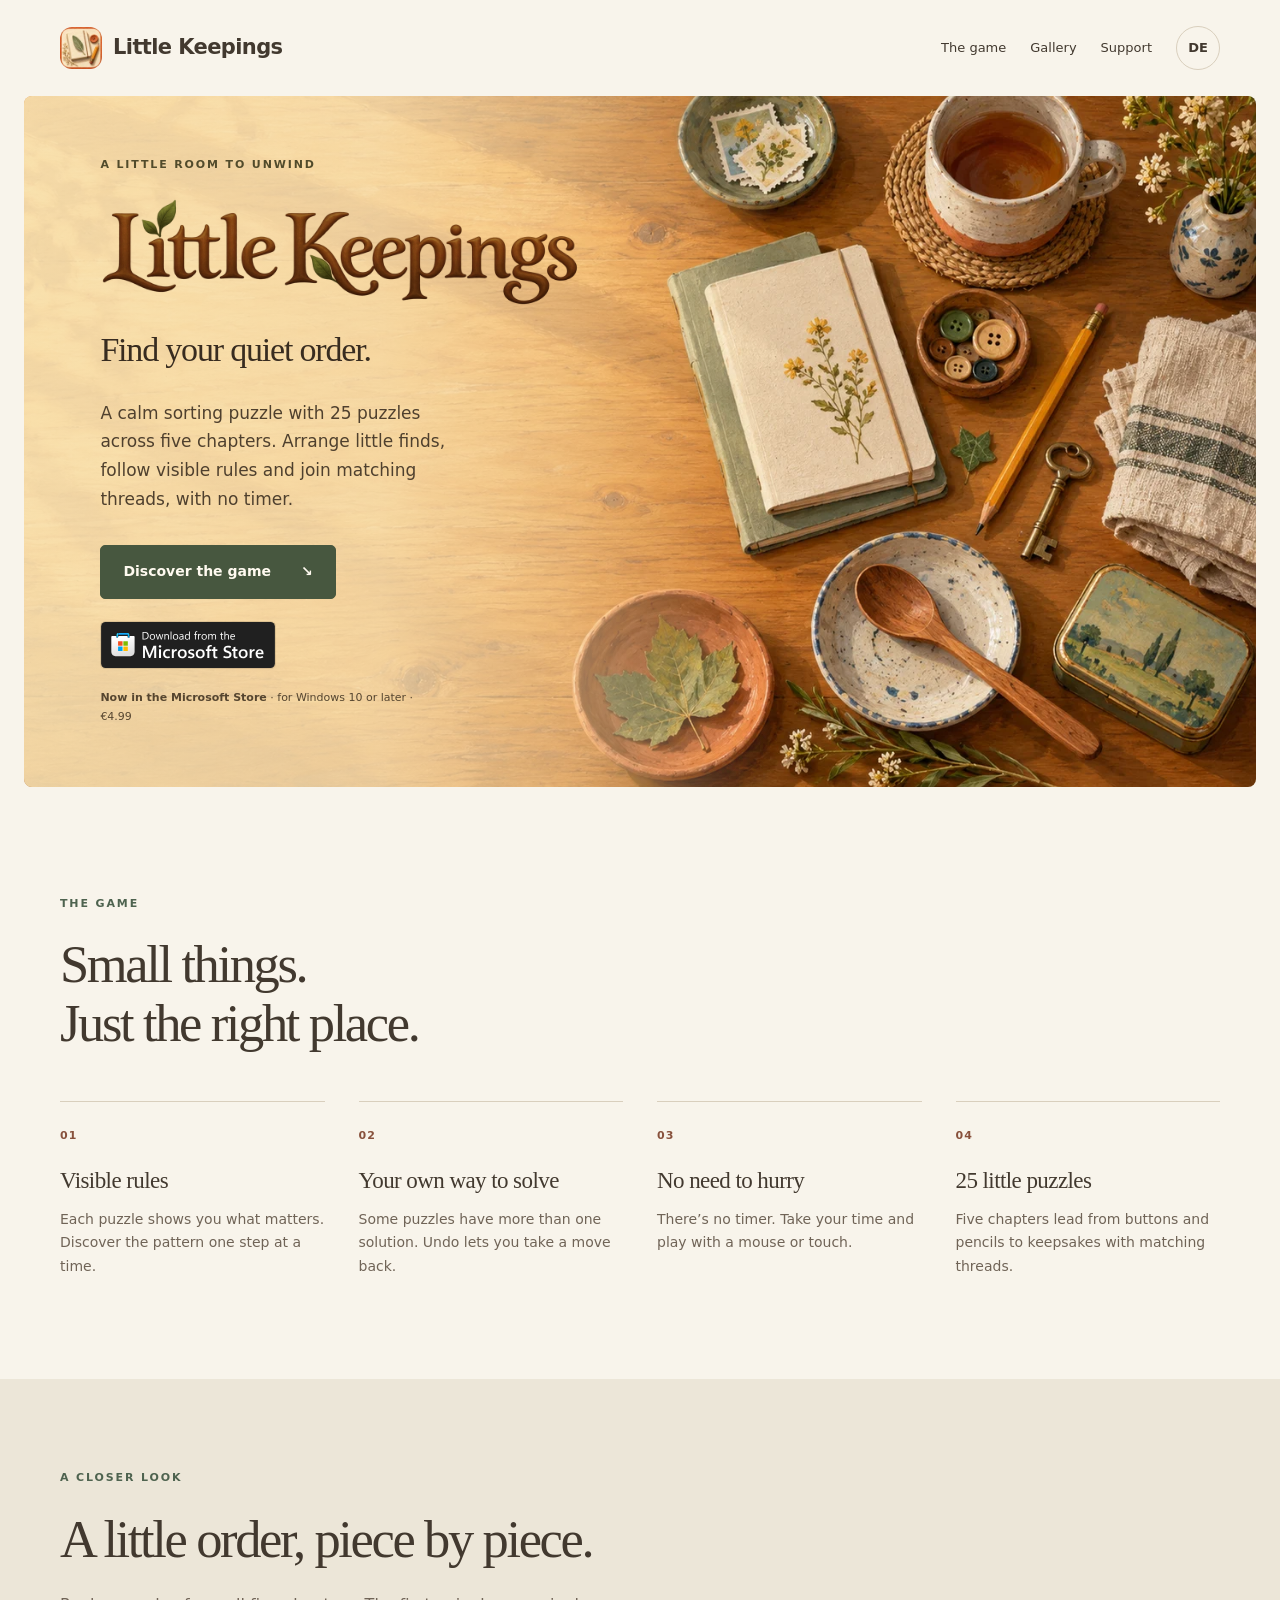
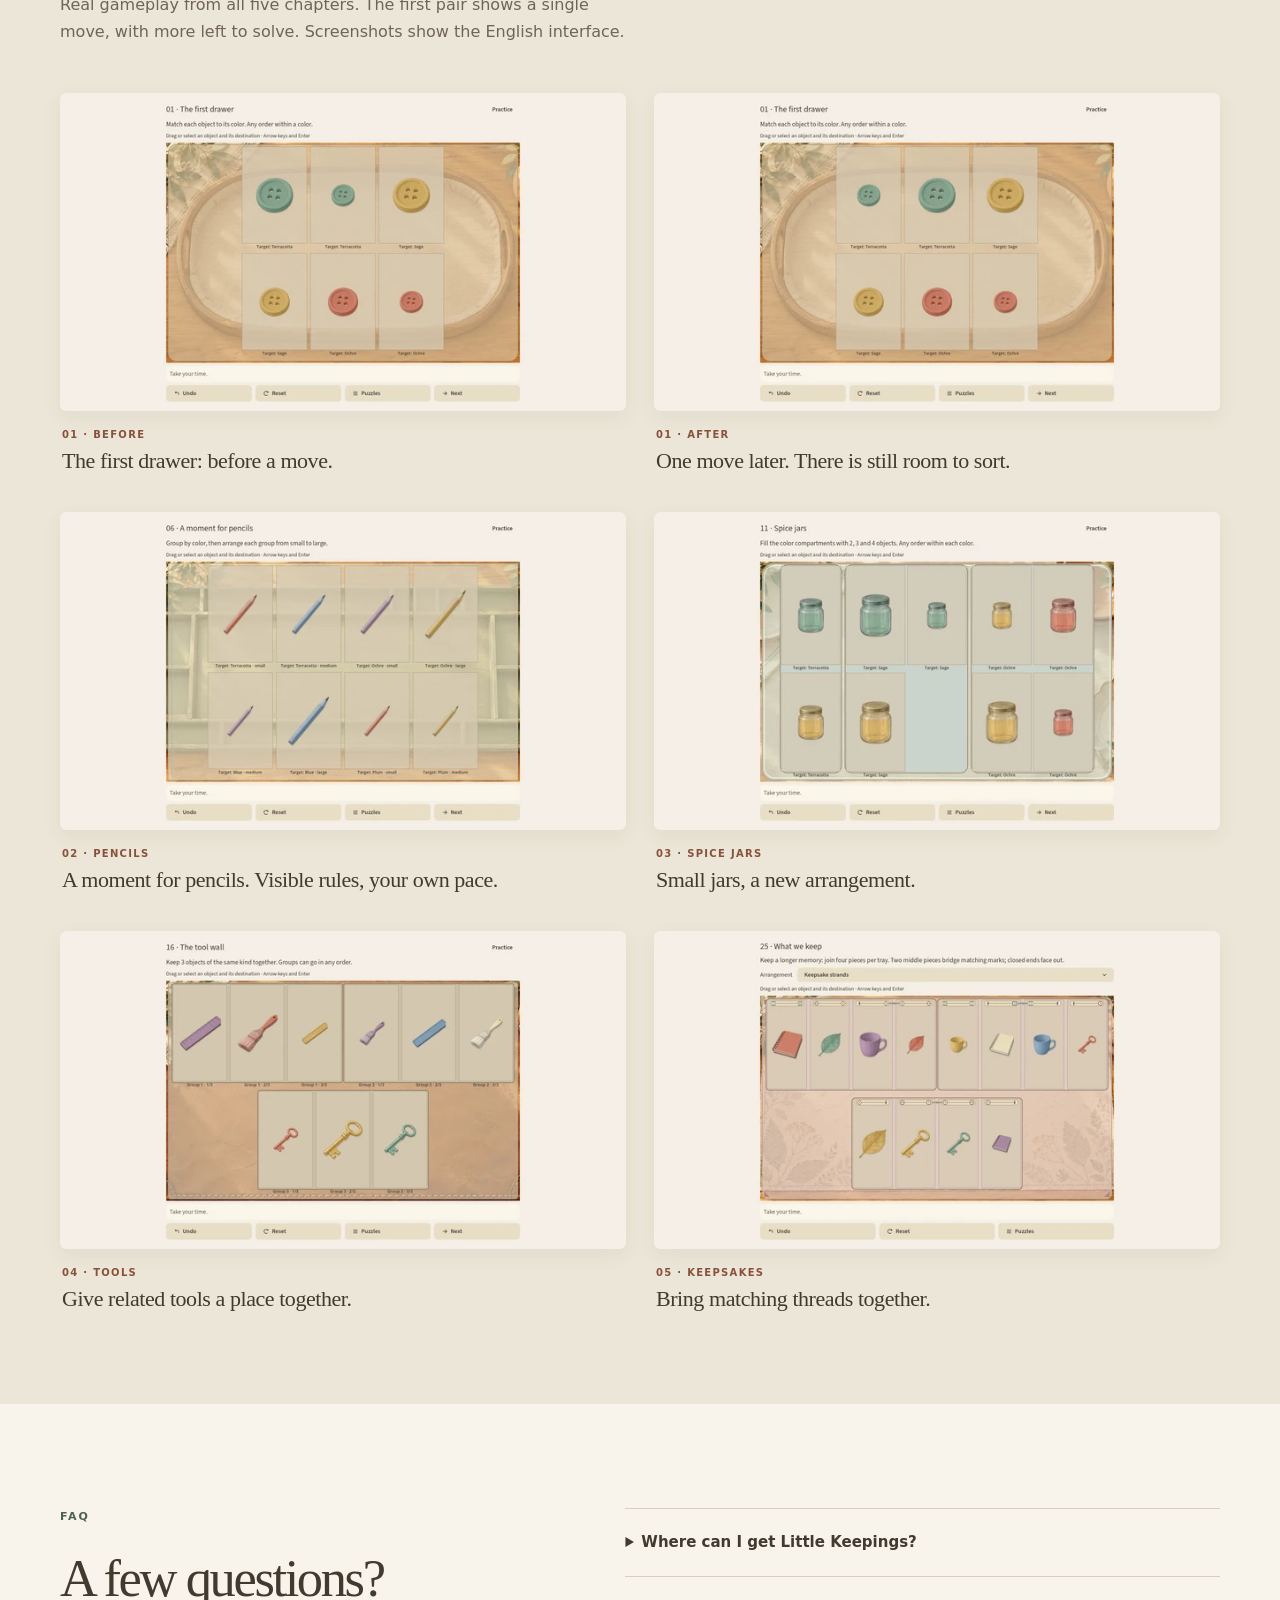
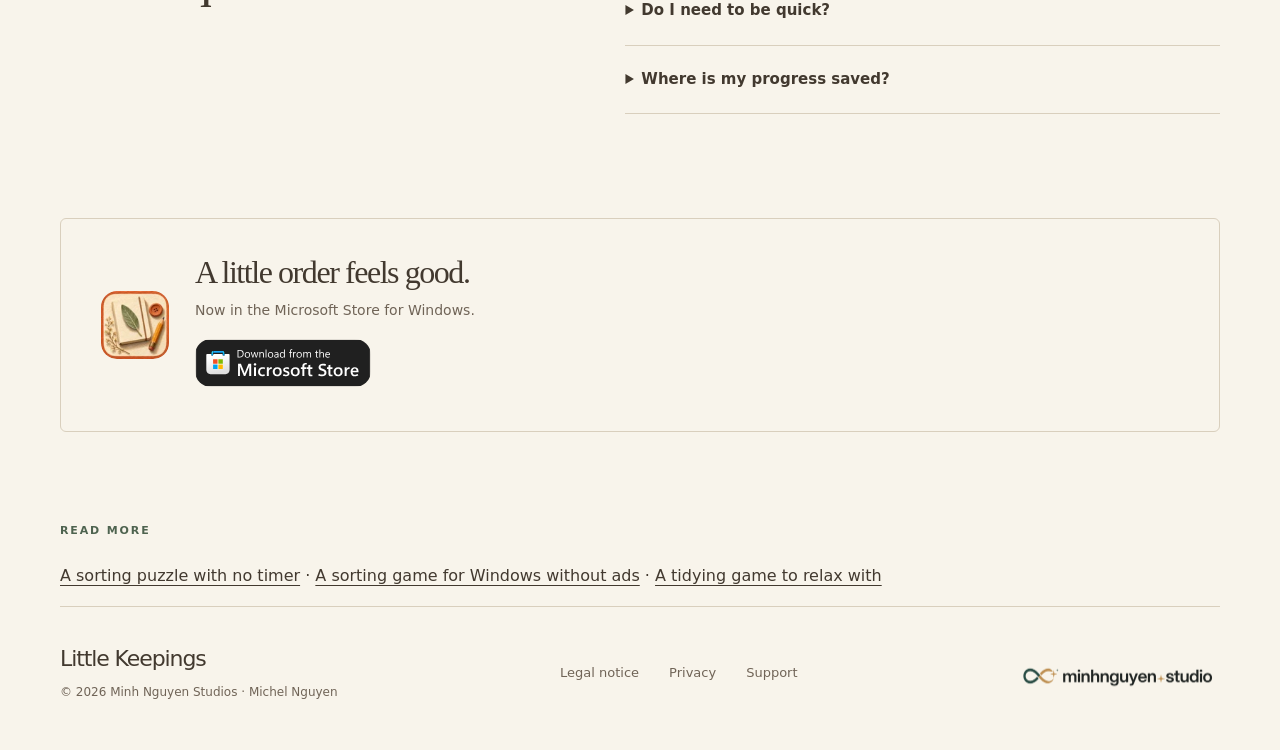
==== commit 3bdf6e65: "Offizielle Store-Badges, Name Minh Nguyen Studios, transparentes Logo" ====
--- a/index.html
+++ b/index.html
@@ -1 +1 @@
-<!doctype html><html lang="en"><head><meta charset="utf-8"><meta name="viewport" content="width=device-width,initial-scale=1"><title>Little Keepings: Cozy Sorting Puzzle for Windows</title><meta name="description" content="A calm sorting puzzle for Windows, now in the Microsoft Store: 25 puzzles, five chapters, visible rules and matching threads. No timer, with undo."><meta name="theme-color" content="#f8f4eb"><link rel="canonical" href="https://minh.systems/LittleKeepings/"><link rel="alternate" hreflang="en" href="https://minh.systems/LittleKeepings/"><link rel="alternate" hreflang="de" href="https://minh.systems/LittleKeepings/de/"><link rel="alternate" hreflang="x-default" href="https://minh.systems/LittleKeepings/"><meta property="og:url" content="https://minh.systems/LittleKeepings/"><meta property="og:type" content="website"><meta property="og:site_name" content="Little Keepings"><meta property="og:locale" content="en_US"><meta property="og:locale:alternate" content="de_DE"><meta property="og:title" content="Little Keepings: Cozy Sorting Puzzle for Windows"><meta property="og:description" content="A calm sorting puzzle for Windows, now in the Microsoft Store: 25 puzzles, five chapters, visible rules and matching threads. No timer, with undo."><meta property="og:image" content="https://minh.systems/LittleKeepings/img/capsule.webp"><meta property="og:image:alt" content="Little Keepings"><meta name="twitter:card" content="summary_large_image"><link rel="icon" href="favicon.png"><link rel="stylesheet" href="style.css"><script type="application/ld+json">{"@context": "https://schema.org", "@type": ["VideoGame", "SoftwareApplication"], "name": "Little Keepings", "description": "A calm sorting puzzle for Windows, now in the Microsoft Store: 25 puzzles, five chapters, visible rules and matching threads. No timer, with undo.", "operatingSystem": "Windows", "applicationCategory": "GameApplication", "gamePlatform": "Windows", "genre": "Puzzle", "url": "https://minh.systems/LittleKeepings/", "image": "https://minh.systems/LittleKeepings/img/capsule.webp", "inLanguage": ["en", "de"], "publisher": {"@type": "Organization", "name": "Minh Studios"}, "offers": {"@type": "Offer", "price": "4.99", "priceCurrency": "EUR", "availability": "https://schema.org/InStock", "url": "https://apps.microsoft.com/detail/9N1WQT29BF8W?hl=en-us&gl=US&cid=website"}}</script></head><body><a class="skip" href="#main">Skip to content</a><header class="nav wrap"><a class="brand" href="./"><img src="img/icon-small.webp" alt="" width="42" height="42"><span>Little Keepings</span></a><nav aria-label="Navigation"><a href="./#spiel">The game</a><a href="./#einblicke">Gallery</a><a href="support.html">Support</a><a class="lang" href="de/" hreflang="de" lang="de" aria-label="Auf Deutsch lesen">DE</a></nav></header><main id="main"><section class="hero wrap" aria-labelledby="hero-title"><div class="hero-copy"><p class="eyebrow">A little room to unwind</p><h1 id="hero-title"><img class="hero-logo" src="img/logo.png" alt="Little Keepings" width="1200" height="276"><span>Find your quiet order.</span></h1><p class="lead">A calm sorting puzzle with 25 puzzles across five chapters. Arrange little finds, follow visible rules and join matching threads, with no timer.</p><a class="button" href="#spiel">Discover the game <span aria-hidden="true">↘</span></a><p class="store"><a class="store-badge" href="https://apps.microsoft.com/detail/9N1WQT29BF8W?hl=en-us&amp;gl=US&amp;cid=website" target="_blank" rel="noopener"><img src="img/ms-store-en.svg" alt="Get it from Microsoft Store" width="161" height="44"></a></p><p class="coming"><strong>Now in the Microsoft Store</strong> · for Windows 10 or later · €4.99</p></div><div class="hero-art"><img src="img/key-art.webp" srcset="img/key-art-960.webp 960w, img/key-art-1440.webp 1440w, img/key-art.webp 1920w" sizes="(max-width: 700px) 100vw, (max-width: 1400px) 94vw, 1320px" alt="" width="1920" height="1080" fetchpriority="high"></div></section><section class="about wrap" id="spiel"><p class="eyebrow">The game</p><h2>Small things.<br>Just the right place.</h2><div class="features"><article><b>01</b><h3>Visible rules</h3><p>Each puzzle shows you what matters. Discover the pattern one step at a time.</p></article><article><b>02</b><h3>Your own way to solve</h3><p>Some puzzles have more than one solution. Undo lets you take a move back.</p></article><article><b>03</b><h3>No need to hurry</h3><p>There’s no timer. Take your time and play with a mouse or touch.</p></article><article><b>04</b><h3>25 little puzzles</h3><p>Five chapters lead from buttons and pencils to keepsakes with matching threads.</p></article></div></section><section class="gallery-section" id="einblicke"><div class="wrap"><p class="eyebrow">A closer look</p><h2>A little order, piece by piece.</h2><p>Real gameplay from all five chapters. The first pair shows a single move, with more left to solve. Screenshots show the English interface.</p><div class="gallery"><figure><a aria-label="The first drawer: before a move. Full-size gameplay screenshot" class="screen-link" href="img/screens/01-chapter-1-before.webp" target="_blank" rel="noopener"><img src="img/screens/01-chapter-1-before-960.webp" srcset="img/screens/01-chapter-1-before-640.webp 640w, img/screens/01-chapter-1-before-960.webp 960w, img/screens/01-chapter-1-before.webp 1920w" sizes="(max-width: 700px) 90vw, 46vw" alt="The first drawer: before a move." loading="lazy" decoding="async" width="1920" height="1080"></a><figcaption><span class="shot-number">01 · BEFORE</span><span>The first drawer: before a move.</span></figcaption></figure><figure><a aria-label="One move later. There is still room to sort. Full-size gameplay screenshot" class="screen-link" href="img/screens/02-chapter-1-after-one-move.webp" target="_blank" rel="noopener"><img src="img/screens/02-chapter-1-after-one-move-960.webp" srcset="img/screens/02-chapter-1-after-one-move-640.webp 640w, img/screens/02-chapter-1-after-one-move-960.webp 960w, img/screens/02-chapter-1-after-one-move.webp 1920w" sizes="(max-width: 700px) 90vw, 46vw" alt="One move later. There is still room to sort." loading="lazy" decoding="async" width="1920" height="1080"></a><figcaption><span class="shot-number">01 · AFTER</span><span>One move later. There is still room to sort.</span></figcaption></figure><figure><a aria-label="A moment for pencils. Visible rules, your own pace. Full-size gameplay screenshot" class="screen-link" href="img/screens/06-chapter-2-before.webp" target="_blank" rel="noopener"><img src="img/screens/06-chapter-2-before-960.webp" srcset="img/screens/06-chapter-2-before-640.webp 640w, img/screens/06-chapter-2-before-960.webp 960w, img/screens/06-chapter-2-before.webp 1920w" sizes="(max-width: 700px) 90vw, 46vw" alt="A moment for pencils. Visible rules, your own pace." loading="lazy" decoding="async" width="1920" height="1080"></a><figcaption><span class="shot-number">02 · PENCILS</span><span>A moment for pencils. Visible rules, your own pace.</span></figcaption></figure><figure><a aria-label="Small jars, a new arrangement. Full-size gameplay screenshot" class="screen-link" href="img/screens/11-chapter-3-before.webp" target="_blank" rel="noopener"><img src="img/screens/11-chapter-3-before-960.webp" srcset="img/screens/11-chapter-3-before-640.webp 640w, img/screens/11-chapter-3-before-960.webp 960w, img/screens/11-chapter-3-before.webp 1920w" sizes="(max-width: 700px) 90vw, 46vw" alt="Small jars, a new arrangement." loading="lazy" decoding="async" width="1920" height="1080"></a><figcaption><span class="shot-number">03 · SPICE JARS</span><span>Small jars, a new arrangement.</span></figcaption></figure><figure><a aria-label="Give related tools a place together. Full-size gameplay screenshot" class="screen-link" href="img/screens/16-chapter-4-before.webp" target="_blank" rel="noopener"><img src="img/screens/16-chapter-4-before-960.webp" srcset="img/screens/16-chapter-4-before-640.webp 640w, img/screens/16-chapter-4-before-960.webp 960w, img/screens/16-chapter-4-before.webp 1920w" sizes="(max-width: 700px) 90vw, 46vw" alt="Give related tools a place together." loading="lazy" decoding="async" width="1920" height="1080"></a><figcaption><span class="shot-number">04 · TOOLS</span><span>Give related tools a place together.</span></figcaption></figure><figure><a aria-label="Bring matching threads together. Full-size gameplay screenshot" class="screen-link" href="img/screens/25-chapter-5-before.webp" target="_blank" rel="noopener"><img src="img/screens/25-chapter-5-before-960.webp" srcset="img/screens/25-chapter-5-before-640.webp 640w, img/screens/25-chapter-5-before-960.webp 960w, img/screens/25-chapter-5-before.webp 1920w" sizes="(max-width: 700px) 90vw, 46vw" alt="Bring matching threads together." loading="lazy" decoding="async" width="1920" height="1080"></a><figcaption><span class="shot-number">05 · KEEPSAKES</span><span>Bring matching threads together.</span></figcaption></figure></div></div></section><section class="faq wrap"><div><p class="eyebrow">FAQ</p><h2>A few questions?</h2></div><div><details><summary>Where can I get Little Keepings?</summary><p>Little Keepings is now available in the Microsoft Store for Windows 10 or later, for €4.99.</p></details><details><summary>Do I need to be quick?</summary><p>No. There is no timer. Play at your own pace and undo moves.</p></details><details><summary>Where is my progress saved?</summary><p>On your device. Read more in our <a href="privacy.html">privacy policy</a>.</p></details></div></section><section class="closing wrap"><img src="img/icon-small.webp" width="68" height="68" alt=""><div><h2>A little order feels good.</h2><p>Now in the Microsoft Store for Windows.</p><p class="store"><a class="store-badge" href="https://apps.microsoft.com/detail/9N1WQT29BF8W?hl=en-us&amp;gl=US&amp;cid=website" target="_blank" rel="noopener"><img src="img/ms-store-en.svg" alt="Get it from Microsoft Store" width="161" height="44"></a></p></div></section><section class="wrap"><p class="eyebrow">Read more</p><p><a href="sorting-puzzle-no-timer.html">A sorting puzzle with no timer</a> · <a href="sorting-game-windows-no-ads.html">A sorting game for Windows without ads</a> · <a href="tidying-game-to-relax.html">A tidying game to relax with</a></p></section></main><footer class="wrap footer"><div><strong>Little Keepings</strong><p>© 2026 Minh Studios · Michel Nguyen</p></div><nav aria-label="Footer"><a href="impressum.html">Legal notice</a><a href="privacy.html">Privacy</a><a href="support.html">Support</a></nav><p style="margin:16px 0 4px"><a href="https://minh.systems/MinhNguyenStudios/" aria-label="Minh Nguyen Studios" style="display:inline-block;line-height:0;border-radius:8px;overflow:hidden;opacity:.92"><picture><source srcset="img/studio-dunkel.png" media="(prefers-color-scheme: dark)"><img src="img/studio-hell.png" width="200" height="47" alt="Minh Nguyen Studios" loading="lazy" style="width:200px;height:auto"></picture></a></p></footer></body></html>+<!doctype html><html lang="en"><head><meta charset="utf-8"><meta name="viewport" content="width=device-width,initial-scale=1"><title>Little Keepings: Cozy Sorting Puzzle for Windows</title><meta name="description" content="A calm sorting puzzle for Windows, now in the Microsoft Store: 25 puzzles, five chapters, visible rules and matching threads. No timer, with undo."><meta name="theme-color" content="#f8f4eb"><link rel="canonical" href="https://minh.systems/LittleKeepings/"><link rel="alternate" hreflang="en" href="https://minh.systems/LittleKeepings/"><link rel="alternate" hreflang="de" href="https://minh.systems/LittleKeepings/de/"><link rel="alternate" hreflang="x-default" href="https://minh.systems/LittleKeepings/"><meta property="og:url" content="https://minh.systems/LittleKeepings/"><meta property="og:type" content="website"><meta property="og:site_name" content="Little Keepings"><meta property="og:locale" content="en_US"><meta property="og:locale:alternate" content="de_DE"><meta property="og:title" content="Little Keepings: Cozy Sorting Puzzle for Windows"><meta property="og:description" content="A calm sorting puzzle for Windows, now in the Microsoft Store: 25 puzzles, five chapters, visible rules and matching threads. No timer, with undo."><meta property="og:image" content="https://minh.systems/LittleKeepings/img/capsule.webp"><meta property="og:image:alt" content="Little Keepings"><meta name="twitter:card" content="summary_large_image"><link rel="icon" href="favicon.png"><link rel="stylesheet" href="style.css"><script type="application/ld+json">{"@context": "https://schema.org", "@type": ["VideoGame", "SoftwareApplication"], "name": "Little Keepings", "description": "A calm sorting puzzle for Windows, now in the Microsoft Store: 25 puzzles, five chapters, visible rules and matching threads. No timer, with undo.", "operatingSystem": "Windows", "applicationCategory": "GameApplication", "gamePlatform": "Windows", "genre": "Puzzle", "url": "https://minh.systems/LittleKeepings/", "image": "https://minh.systems/LittleKeepings/img/capsule.webp", "inLanguage": ["en", "de"], "publisher": {"@type": "Organization", "name": "Minh Nguyen Studios"}, "offers": {"@type": "Offer", "price": "4.99", "priceCurrency": "EUR", "availability": "https://schema.org/InStock", "url": "https://apps.microsoft.com/detail/9N1WQT29BF8W?hl=en-us&gl=US&cid=website"}}</script></head><body><a class="skip" href="#main">Skip to content</a><header class="nav wrap"><a class="brand" href="./"><img src="img/icon-small.webp" alt="" width="42" height="42"><span>Little Keepings</span></a><nav aria-label="Navigation"><a href="./#spiel">The game</a><a href="./#einblicke">Gallery</a><a href="support.html">Support</a><a class="lang" href="de/" hreflang="de" lang="de" aria-label="Auf Deutsch lesen">DE</a></nav></header><main id="main"><section class="hero wrap" aria-labelledby="hero-title"><div class="hero-copy"><p class="eyebrow">A little room to unwind</p><h1 id="hero-title"><img class="hero-logo" src="img/logo.png" alt="Little Keepings" width="1200" height="276"><span>Find your quiet order.</span></h1><p class="lead">A calm sorting puzzle with 25 puzzles across five chapters. Arrange little finds, follow visible rules and join matching threads, with no timer.</p><a class="button" href="#spiel">Discover the game <span aria-hidden="true">↘</span></a><p class="store"><a class="store-badge" href="https://apps.microsoft.com/detail/9N1WQT29BF8W?hl=en-us&amp;gl=US&amp;cid=website" target="_blank" rel="noopener"><img src="img/ms-store-en.svg" alt="Get it from Microsoft Store" width="161" height="44"></a></p><p class="coming"><strong>Now in the Microsoft Store</strong> · for Windows 10 or later · €4.99</p></div><div class="hero-art"><img src="img/key-art.webp" srcset="img/key-art-960.webp 960w, img/key-art-1440.webp 1440w, img/key-art.webp 1920w" sizes="(max-width: 700px) 100vw, (max-width: 1400px) 94vw, 1320px" alt="" width="1920" height="1080" fetchpriority="high"></div></section><section class="about wrap" id="spiel"><p class="eyebrow">The game</p><h2>Small things.<br>Just the right place.</h2><div class="features"><article><b>01</b><h3>Visible rules</h3><p>Each puzzle shows you what matters. Discover the pattern one step at a time.</p></article><article><b>02</b><h3>Your own way to solve</h3><p>Some puzzles have more than one solution. Undo lets you take a move back.</p></article><article><b>03</b><h3>No need to hurry</h3><p>There’s no timer. Take your time and play with a mouse or touch.</p></article><article><b>04</b><h3>25 little puzzles</h3><p>Five chapters lead from buttons and pencils to keepsakes with matching threads.</p></article></div></section><section class="gallery-section" id="einblicke"><div class="wrap"><p class="eyebrow">A closer look</p><h2>A little order, piece by piece.</h2><p>Real gameplay from all five chapters. The first pair shows a single move, with more left to solve. Screenshots show the English interface.</p><div class="gallery"><figure><a aria-label="The first drawer: before a move. Full-size gameplay screenshot" class="screen-link" href="img/screens/01-chapter-1-before.webp" target="_blank" rel="noopener"><img src="img/screens/01-chapter-1-before-960.webp" srcset="img/screens/01-chapter-1-before-640.webp 640w, img/screens/01-chapter-1-before-960.webp 960w, img/screens/01-chapter-1-before.webp 1920w" sizes="(max-width: 700px) 90vw, 46vw" alt="The first drawer: before a move." loading="lazy" decoding="async" width="1920" height="1080"></a><figcaption><span class="shot-number">01 · BEFORE</span><span>The first drawer: before a move.</span></figcaption></figure><figure><a aria-label="One move later. There is still room to sort. Full-size gameplay screenshot" class="screen-link" href="img/screens/02-chapter-1-after-one-move.webp" target="_blank" rel="noopener"><img src="img/screens/02-chapter-1-after-one-move-960.webp" srcset="img/screens/02-chapter-1-after-one-move-640.webp 640w, img/screens/02-chapter-1-after-one-move-960.webp 960w, img/screens/02-chapter-1-after-one-move.webp 1920w" sizes="(max-width: 700px) 90vw, 46vw" alt="One move later. There is still room to sort." loading="lazy" decoding="async" width="1920" height="1080"></a><figcaption><span class="shot-number">01 · AFTER</span><span>One move later. There is still room to sort.</span></figcaption></figure><figure><a aria-label="A moment for pencils. Visible rules, your own pace. Full-size gameplay screenshot" class="screen-link" href="img/screens/06-chapter-2-before.webp" target="_blank" rel="noopener"><img src="img/screens/06-chapter-2-before-960.webp" srcset="img/screens/06-chapter-2-before-640.webp 640w, img/screens/06-chapter-2-before-960.webp 960w, img/screens/06-chapter-2-before.webp 1920w" sizes="(max-width: 700px) 90vw, 46vw" alt="A moment for pencils. Visible rules, your own pace." loading="lazy" decoding="async" width="1920" height="1080"></a><figcaption><span class="shot-number">02 · PENCILS</span><span>A moment for pencils. Visible rules, your own pace.</span></figcaption></figure><figure><a aria-label="Small jars, a new arrangement. Full-size gameplay screenshot" class="screen-link" href="img/screens/11-chapter-3-before.webp" target="_blank" rel="noopener"><img src="img/screens/11-chapter-3-before-960.webp" srcset="img/screens/11-chapter-3-before-640.webp 640w, img/screens/11-chapter-3-before-960.webp 960w, img/screens/11-chapter-3-before.webp 1920w" sizes="(max-width: 700px) 90vw, 46vw" alt="Small jars, a new arrangement." loading="lazy" decoding="async" width="1920" height="1080"></a><figcaption><span class="shot-number">03 · SPICE JARS</span><span>Small jars, a new arrangement.</span></figcaption></figure><figure><a aria-label="Give related tools a place together. Full-size gameplay screenshot" class="screen-link" href="img/screens/16-chapter-4-before.webp" target="_blank" rel="noopener"><img src="img/screens/16-chapter-4-before-960.webp" srcset="img/screens/16-chapter-4-before-640.webp 640w, img/screens/16-chapter-4-before-960.webp 960w, img/screens/16-chapter-4-before.webp 1920w" sizes="(max-width: 700px) 90vw, 46vw" alt="Give related tools a place together." loading="lazy" decoding="async" width="1920" height="1080"></a><figcaption><span class="shot-number">04 · TOOLS</span><span>Give related tools a place together.</span></figcaption></figure><figure><a aria-label="Bring matching threads together. Full-size gameplay screenshot" class="screen-link" href="img/screens/25-chapter-5-before.webp" target="_blank" rel="noopener"><img src="img/screens/25-chapter-5-before-960.webp" srcset="img/screens/25-chapter-5-before-640.webp 640w, img/screens/25-chapter-5-before-960.webp 960w, img/screens/25-chapter-5-before.webp 1920w" sizes="(max-width: 700px) 90vw, 46vw" alt="Bring matching threads together." loading="lazy" decoding="async" width="1920" height="1080"></a><figcaption><span class="shot-number">05 · KEEPSAKES</span><span>Bring matching threads together.</span></figcaption></figure></div></div></section><section class="faq wrap"><div><p class="eyebrow">FAQ</p><h2>A few questions?</h2></div><div><details><summary>Where can I get Little Keepings?</summary><p>Little Keepings is now available in the Microsoft Store for Windows 10 or later, for €4.99.</p></details><details><summary>Do I need to be quick?</summary><p>No. There is no timer. Play at your own pace and undo moves.</p></details><details><summary>Where is my progress saved?</summary><p>On your device. Read more in our <a href="privacy.html">privacy policy</a>.</p></details></div></section><section class="closing wrap"><img src="img/icon-small.webp" width="68" height="68" alt=""><div><h2>A little order feels good.</h2><p>Now in the Microsoft Store for Windows.</p><p class="store"><a class="store-badge" href="https://apps.microsoft.com/detail/9N1WQT29BF8W?hl=en-us&amp;gl=US&amp;cid=website" target="_blank" rel="noopener"><img src="img/ms-store-en.svg" alt="Get it from Microsoft Store" width="161" height="44"></a></p></div></section><section class="wrap"><p class="eyebrow">Read more</p><p><a href="sorting-puzzle-no-timer.html">A sorting puzzle with no timer</a> · <a href="sorting-game-windows-no-ads.html">A sorting game for Windows without ads</a> · <a href="tidying-game-to-relax.html">A tidying game to relax with</a></p></section></main><footer class="wrap footer"><div><strong>Little Keepings</strong><p>© 2026 Minh Nguyen Studios · Michel Nguyen</p></div><nav aria-label="Footer"><a href="impressum.html">Legal notice</a><a href="privacy.html">Privacy</a><a href="support.html">Support</a></nav><p style="margin:16px 0 4px"><a href="https://minh.systems/MinhNguyenStudios/" aria-label="Minh Nguyen Studios" style="display:inline-block;line-height:0;border-radius:8px;overflow:hidden;opacity:.92"><picture><img src="img/studio-hell.png" width="200" height="47" alt="Minh Nguyen Studios" loading="lazy" style="width:200px;height:auto"></picture></a></p></footer></body></html>
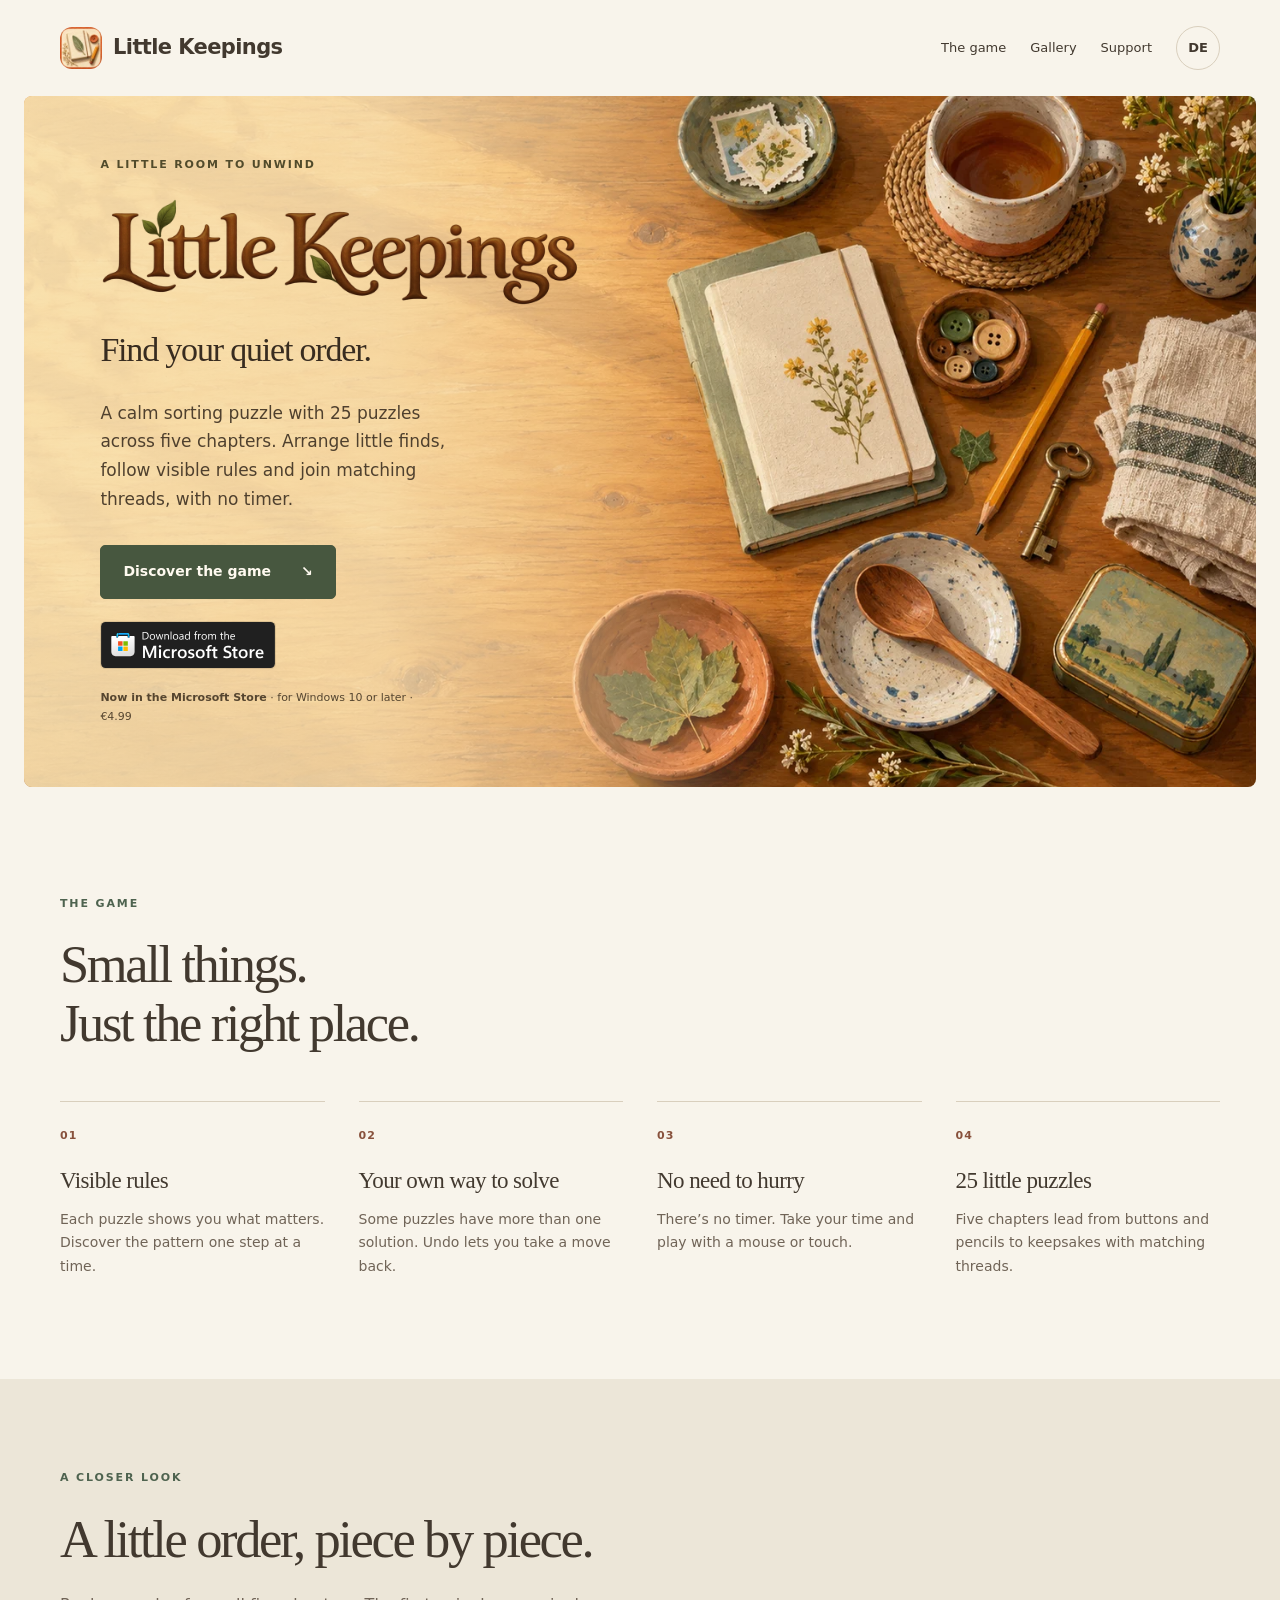
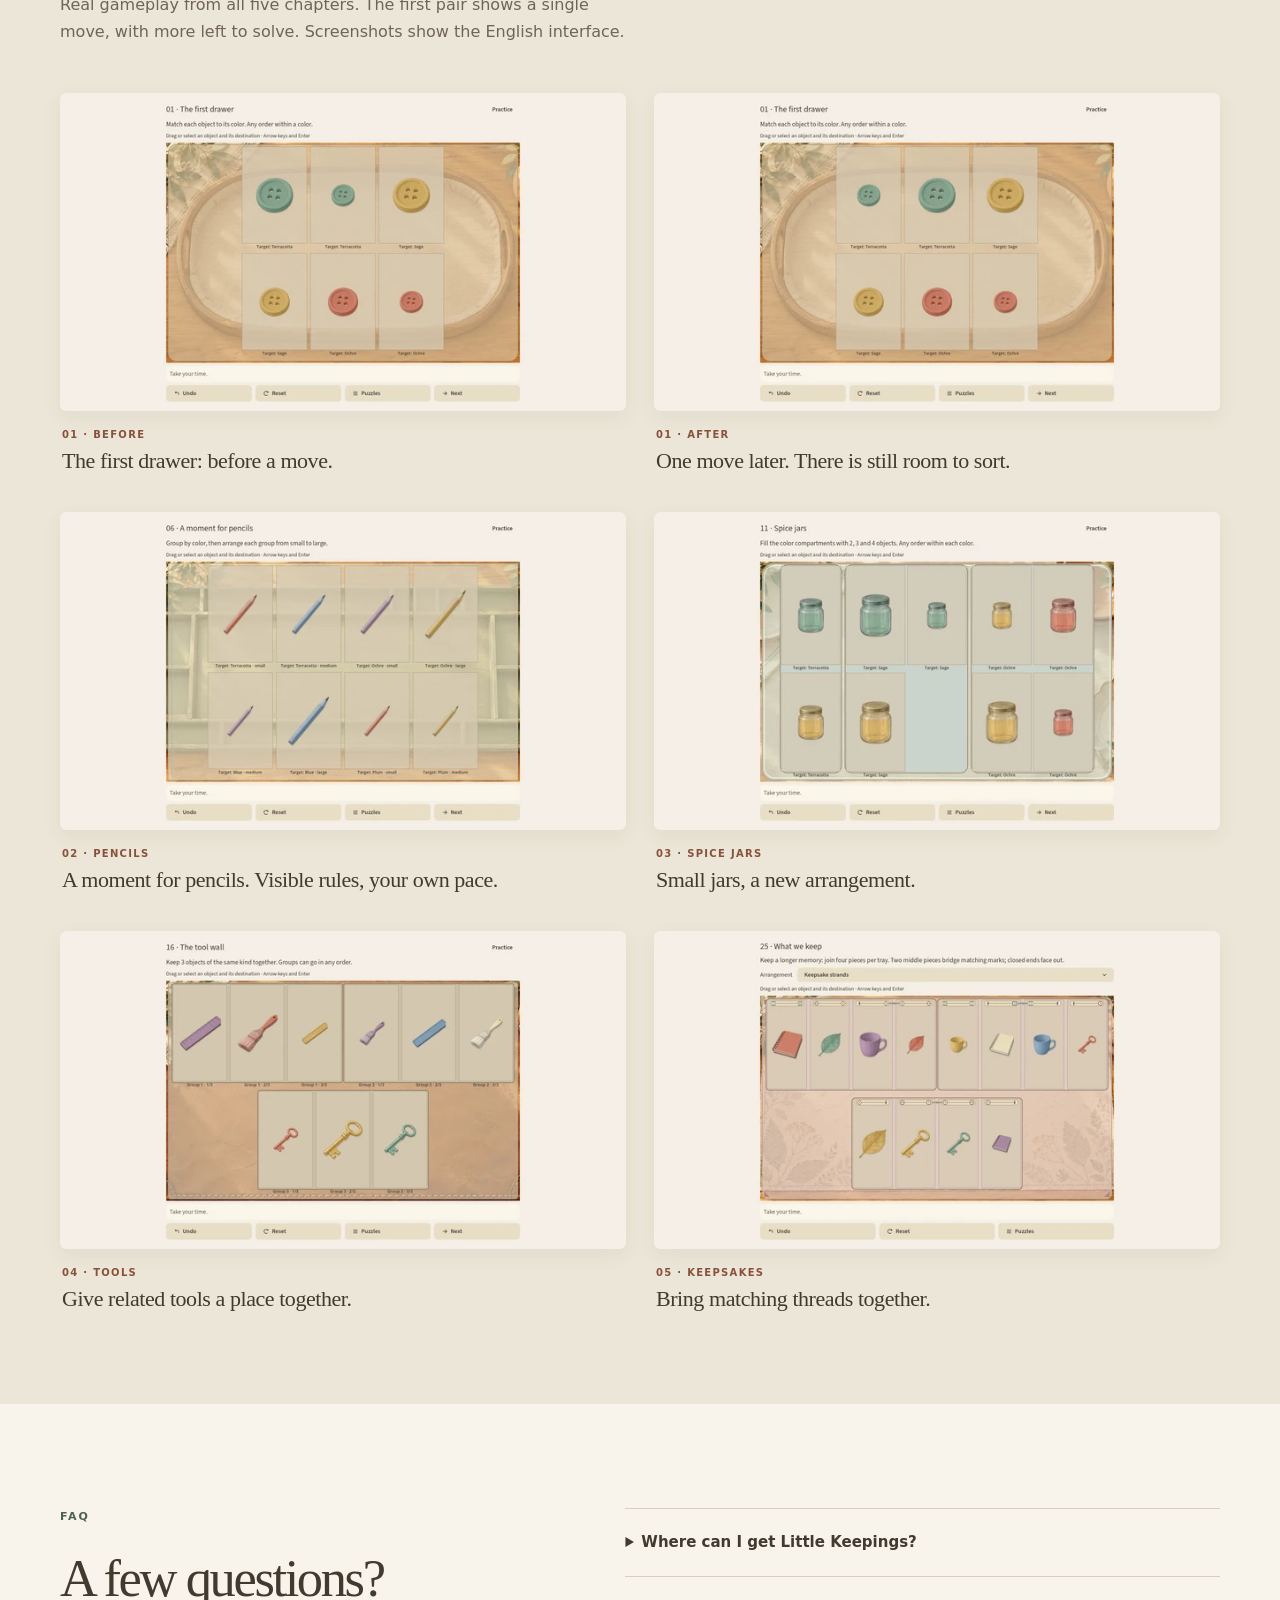
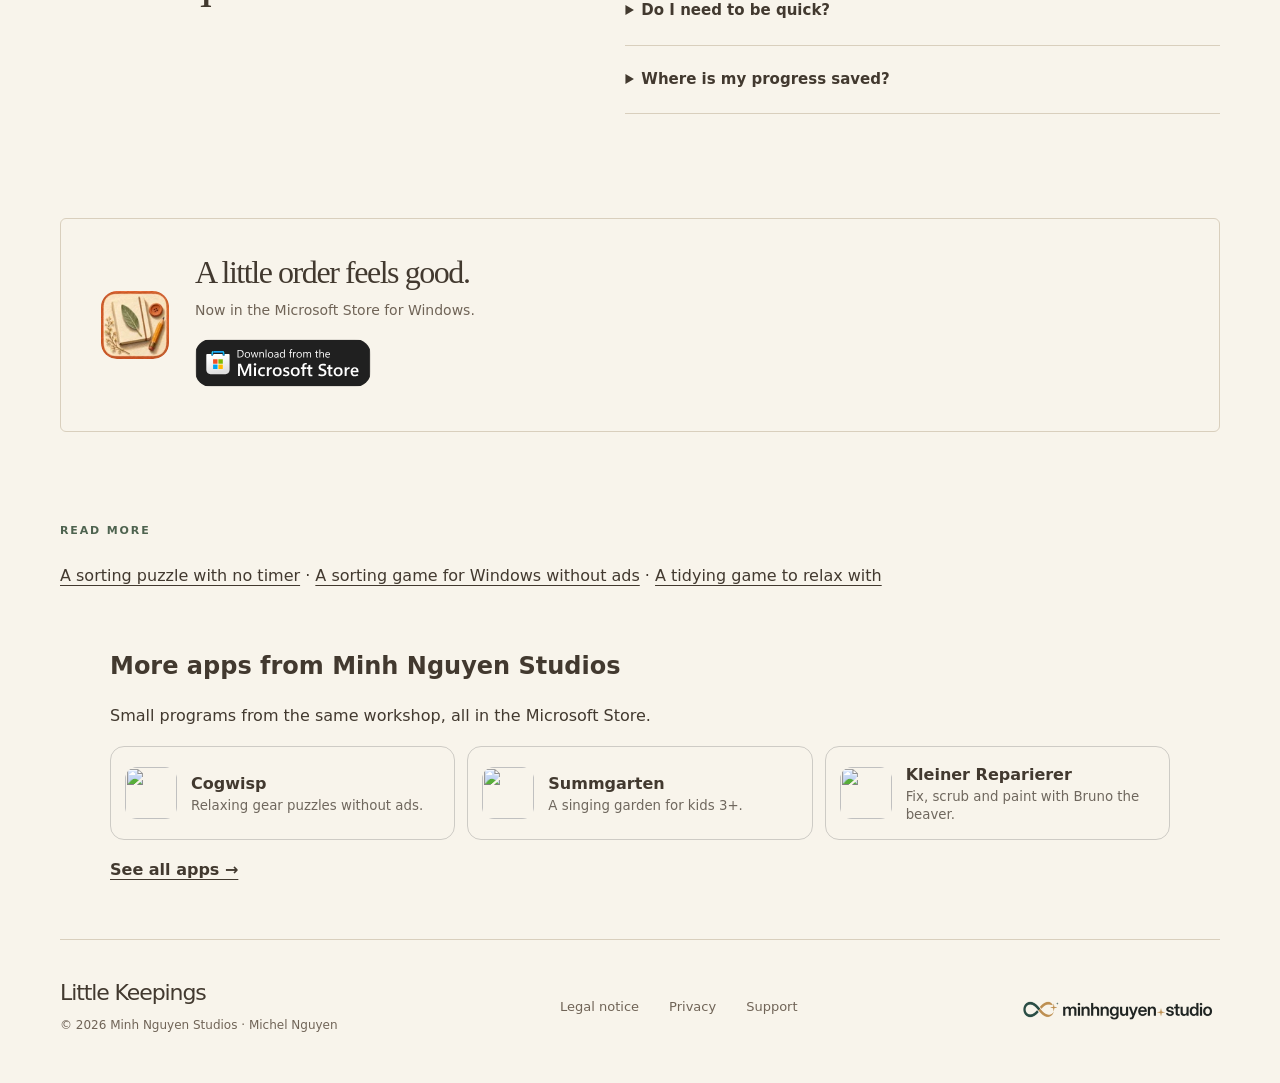
==== commit 19fe87e5: "Weitere Apps verlinkt, offizieller Microsoft-Store-Button" ====
--- a/index.html
+++ b/index.html
@@ -1 +1,2 @@
-<!doctype html><html lang="en"><head><meta charset="utf-8"><meta name="viewport" content="width=device-width,initial-scale=1"><title>Little Keepings: Cozy Sorting Puzzle for Windows</title><meta name="description" content="A calm sorting puzzle for Windows, now in the Microsoft Store: 25 puzzles, five chapters, visible rules and matching threads. No timer, with undo."><meta name="theme-color" content="#f8f4eb"><link rel="canonical" href="https://minh.systems/LittleKeepings/"><link rel="alternate" hreflang="en" href="https://minh.systems/LittleKeepings/"><link rel="alternate" hreflang="de" href="https://minh.systems/LittleKeepings/de/"><link rel="alternate" hreflang="x-default" href="https://minh.systems/LittleKeepings/"><meta property="og:url" content="https://minh.systems/LittleKeepings/"><meta property="og:type" content="website"><meta property="og:site_name" content="Little Keepings"><meta property="og:locale" content="en_US"><meta property="og:locale:alternate" content="de_DE"><meta property="og:title" content="Little Keepings: Cozy Sorting Puzzle for Windows"><meta property="og:description" content="A calm sorting puzzle for Windows, now in the Microsoft Store: 25 puzzles, five chapters, visible rules and matching threads. No timer, with undo."><meta property="og:image" content="https://minh.systems/LittleKeepings/img/capsule.webp"><meta property="og:image:alt" content="Little Keepings"><meta name="twitter:card" content="summary_large_image"><link rel="icon" href="favicon.png"><link rel="stylesheet" href="style.css"><script type="application/ld+json">{"@context": "https://schema.org", "@type": ["VideoGame", "SoftwareApplication"], "name": "Little Keepings", "description": "A calm sorting puzzle for Windows, now in the Microsoft Store: 25 puzzles, five chapters, visible rules and matching threads. No timer, with undo.", "operatingSystem": "Windows", "applicationCategory": "GameApplication", "gamePlatform": "Windows", "genre": "Puzzle", "url": "https://minh.systems/LittleKeepings/", "image": "https://minh.systems/LittleKeepings/img/capsule.webp", "inLanguage": ["en", "de"], "publisher": {"@type": "Organization", "name": "Minh Nguyen Studios"}, "offers": {"@type": "Offer", "price": "4.99", "priceCurrency": "EUR", "availability": "https://schema.org/InStock", "url": "https://apps.microsoft.com/detail/9N1WQT29BF8W?hl=en-us&gl=US&cid=website"}}</script></head><body><a class="skip" href="#main">Skip to content</a><header class="nav wrap"><a class="brand" href="./"><img src="img/icon-small.webp" alt="" width="42" height="42"><span>Little Keepings</span></a><nav aria-label="Navigation"><a href="./#spiel">The game</a><a href="./#einblicke">Gallery</a><a href="support.html">Support</a><a class="lang" href="de/" hreflang="de" lang="de" aria-label="Auf Deutsch lesen">DE</a></nav></header><main id="main"><section class="hero wrap" aria-labelledby="hero-title"><div class="hero-copy"><p class="eyebrow">A little room to unwind</p><h1 id="hero-title"><img class="hero-logo" src="img/logo.png" alt="Little Keepings" width="1200" height="276"><span>Find your quiet order.</span></h1><p class="lead">A calm sorting puzzle with 25 puzzles across five chapters. Arrange little finds, follow visible rules and join matching threads, with no timer.</p><a class="button" href="#spiel">Discover the game <span aria-hidden="true">↘</span></a><p class="store"><a class="store-badge" href="https://apps.microsoft.com/detail/9N1WQT29BF8W?hl=en-us&amp;gl=US&amp;cid=website" target="_blank" rel="noopener"><img src="img/ms-store-en.svg" alt="Get it from Microsoft Store" width="161" height="44"></a></p><p class="coming"><strong>Now in the Microsoft Store</strong> · for Windows 10 or later · €4.99</p></div><div class="hero-art"><img src="img/key-art.webp" srcset="img/key-art-960.webp 960w, img/key-art-1440.webp 1440w, img/key-art.webp 1920w" sizes="(max-width: 700px) 100vw, (max-width: 1400px) 94vw, 1320px" alt="" width="1920" height="1080" fetchpriority="high"></div></section><section class="about wrap" id="spiel"><p class="eyebrow">The game</p><h2>Small things.<br>Just the right place.</h2><div class="features"><article><b>01</b><h3>Visible rules</h3><p>Each puzzle shows you what matters. Discover the pattern one step at a time.</p></article><article><b>02</b><h3>Your own way to solve</h3><p>Some puzzles have more than one solution. Undo lets you take a move back.</p></article><article><b>03</b><h3>No need to hurry</h3><p>There’s no timer. Take your time and play with a mouse or touch.</p></article><article><b>04</b><h3>25 little puzzles</h3><p>Five chapters lead from buttons and pencils to keepsakes with matching threads.</p></article></div></section><section class="gallery-section" id="einblicke"><div class="wrap"><p class="eyebrow">A closer look</p><h2>A little order, piece by piece.</h2><p>Real gameplay from all five chapters. The first pair shows a single move, with more left to solve. Screenshots show the English interface.</p><div class="gallery"><figure><a aria-label="The first drawer: before a move. Full-size gameplay screenshot" class="screen-link" href="img/screens/01-chapter-1-before.webp" target="_blank" rel="noopener"><img src="img/screens/01-chapter-1-before-960.webp" srcset="img/screens/01-chapter-1-before-640.webp 640w, img/screens/01-chapter-1-before-960.webp 960w, img/screens/01-chapter-1-before.webp 1920w" sizes="(max-width: 700px) 90vw, 46vw" alt="The first drawer: before a move." loading="lazy" decoding="async" width="1920" height="1080"></a><figcaption><span class="shot-number">01 · BEFORE</span><span>The first drawer: before a move.</span></figcaption></figure><figure><a aria-label="One move later. There is still room to sort. Full-size gameplay screenshot" class="screen-link" href="img/screens/02-chapter-1-after-one-move.webp" target="_blank" rel="noopener"><img src="img/screens/02-chapter-1-after-one-move-960.webp" srcset="img/screens/02-chapter-1-after-one-move-640.webp 640w, img/screens/02-chapter-1-after-one-move-960.webp 960w, img/screens/02-chapter-1-after-one-move.webp 1920w" sizes="(max-width: 700px) 90vw, 46vw" alt="One move later. There is still room to sort." loading="lazy" decoding="async" width="1920" height="1080"></a><figcaption><span class="shot-number">01 · AFTER</span><span>One move later. There is still room to sort.</span></figcaption></figure><figure><a aria-label="A moment for pencils. Visible rules, your own pace. Full-size gameplay screenshot" class="screen-link" href="img/screens/06-chapter-2-before.webp" target="_blank" rel="noopener"><img src="img/screens/06-chapter-2-before-960.webp" srcset="img/screens/06-chapter-2-before-640.webp 640w, img/screens/06-chapter-2-before-960.webp 960w, img/screens/06-chapter-2-before.webp 1920w" sizes="(max-width: 700px) 90vw, 46vw" alt="A moment for pencils. Visible rules, your own pace." loading="lazy" decoding="async" width="1920" height="1080"></a><figcaption><span class="shot-number">02 · PENCILS</span><span>A moment for pencils. Visible rules, your own pace.</span></figcaption></figure><figure><a aria-label="Small jars, a new arrangement. Full-size gameplay screenshot" class="screen-link" href="img/screens/11-chapter-3-before.webp" target="_blank" rel="noopener"><img src="img/screens/11-chapter-3-before-960.webp" srcset="img/screens/11-chapter-3-before-640.webp 640w, img/screens/11-chapter-3-before-960.webp 960w, img/screens/11-chapter-3-before.webp 1920w" sizes="(max-width: 700px) 90vw, 46vw" alt="Small jars, a new arrangement." loading="lazy" decoding="async" width="1920" height="1080"></a><figcaption><span class="shot-number">03 · SPICE JARS</span><span>Small jars, a new arrangement.</span></figcaption></figure><figure><a aria-label="Give related tools a place together. Full-size gameplay screenshot" class="screen-link" href="img/screens/16-chapter-4-before.webp" target="_blank" rel="noopener"><img src="img/screens/16-chapter-4-before-960.webp" srcset="img/screens/16-chapter-4-before-640.webp 640w, img/screens/16-chapter-4-before-960.webp 960w, img/screens/16-chapter-4-before.webp 1920w" sizes="(max-width: 700px) 90vw, 46vw" alt="Give related tools a place together." loading="lazy" decoding="async" width="1920" height="1080"></a><figcaption><span class="shot-number">04 · TOOLS</span><span>Give related tools a place together.</span></figcaption></figure><figure><a aria-label="Bring matching threads together. Full-size gameplay screenshot" class="screen-link" href="img/screens/25-chapter-5-before.webp" target="_blank" rel="noopener"><img src="img/screens/25-chapter-5-before-960.webp" srcset="img/screens/25-chapter-5-before-640.webp 640w, img/screens/25-chapter-5-before-960.webp 960w, img/screens/25-chapter-5-before.webp 1920w" sizes="(max-width: 700px) 90vw, 46vw" alt="Bring matching threads together." loading="lazy" decoding="async" width="1920" height="1080"></a><figcaption><span class="shot-number">05 · KEEPSAKES</span><span>Bring matching threads together.</span></figcaption></figure></div></div></section><section class="faq wrap"><div><p class="eyebrow">FAQ</p><h2>A few questions?</h2></div><div><details><summary>Where can I get Little Keepings?</summary><p>Little Keepings is now available in the Microsoft Store for Windows 10 or later, for €4.99.</p></details><details><summary>Do I need to be quick?</summary><p>No. There is no timer. Play at your own pace and undo moves.</p></details><details><summary>Where is my progress saved?</summary><p>On your device. Read more in our <a href="privacy.html">privacy policy</a>.</p></details></div></section><section class="closing wrap"><img src="img/icon-small.webp" width="68" height="68" alt=""><div><h2>A little order feels good.</h2><p>Now in the Microsoft Store for Windows.</p><p class="store"><a class="store-badge" href="https://apps.microsoft.com/detail/9N1WQT29BF8W?hl=en-us&amp;gl=US&amp;cid=website" target="_blank" rel="noopener"><img src="img/ms-store-en.svg" alt="Get it from Microsoft Store" width="161" height="44"></a></p></div></section><section class="wrap"><p class="eyebrow">Read more</p><p><a href="sorting-puzzle-no-timer.html">A sorting puzzle with no timer</a> · <a href="sorting-game-windows-no-ads.html">A sorting game for Windows without ads</a> · <a href="tidying-game-to-relax.html">A tidying game to relax with</a></p></section></main><footer class="wrap footer"><div><strong>Little Keepings</strong><p>© 2026 Minh Nguyen Studios · Michel Nguyen</p></div><nav aria-label="Footer"><a href="impressum.html">Legal notice</a><a href="privacy.html">Privacy</a><a href="support.html">Support</a></nav><p style="margin:16px 0 4px"><a href="https://minh.systems/MinhNguyenStudios/" aria-label="Minh Nguyen Studios" style="display:inline-block;line-height:0;border-radius:8px;overflow:hidden;opacity:.92"><picture><img src="img/studio-hell.png" width="200" height="47" alt="Minh Nguyen Studios" loading="lazy" style="width:200px;height:auto"></picture></a></p></footer></body></html>+<!doctype html><html lang="en"><head><meta charset="utf-8"><meta name="viewport" content="width=device-width,initial-scale=1"><title>Little Keepings: Cozy Sorting Puzzle for Windows</title><meta name="description" content="A calm sorting puzzle for Windows, now in the Microsoft Store: 25 puzzles, five chapters, visible rules and matching threads. No timer, with undo."><meta name="theme-color" content="#f8f4eb"><link rel="canonical" href="https://minh.systems/LittleKeepings/"><link rel="alternate" hreflang="en" href="https://minh.systems/LittleKeepings/"><link rel="alternate" hreflang="de" href="https://minh.systems/LittleKeepings/de/"><link rel="alternate" hreflang="x-default" href="https://minh.systems/LittleKeepings/"><meta property="og:url" content="https://minh.systems/LittleKeepings/"><meta property="og:type" content="website"><meta property="og:site_name" content="Little Keepings"><meta property="og:locale" content="en_US"><meta property="og:locale:alternate" content="de_DE"><meta property="og:title" content="Little Keepings: Cozy Sorting Puzzle for Windows"><meta property="og:description" content="A calm sorting puzzle for Windows, now in the Microsoft Store: 25 puzzles, five chapters, visible rules and matching threads. No timer, with undo."><meta property="og:image" content="https://minh.systems/LittleKeepings/img/capsule.webp"><meta property="og:image:alt" content="Little Keepings"><meta name="twitter:card" content="summary_large_image"><link rel="icon" href="favicon.png"><link rel="stylesheet" href="style.css"><script type="application/ld+json">{"@context": "https://schema.org", "@type": ["VideoGame", "SoftwareApplication"], "name": "Little Keepings", "description": "A calm sorting puzzle for Windows, now in the Microsoft Store: 25 puzzles, five chapters, visible rules and matching threads. No timer, with undo.", "operatingSystem": "Windows", "applicationCategory": "GameApplication", "gamePlatform": "Windows", "genre": "Puzzle", "url": "https://minh.systems/LittleKeepings/", "image": "https://minh.systems/LittleKeepings/img/capsule.webp", "inLanguage": ["en", "de"], "publisher": {"@type": "Organization", "name": "Minh Nguyen Studios"}, "offers": {"@type": "Offer", "price": "4.99", "priceCurrency": "EUR", "availability": "https://schema.org/InStock", "url": "https://apps.microsoft.com/detail/9N1WQT29BF8W?hl=en-us&gl=US&cid=website"}}</script></head><body><a class="skip" href="#main">Skip to content</a><header class="nav wrap"><a class="brand" href="./"><img src="img/icon-small.webp" alt="" width="42" height="42"><span>Little Keepings</span></a><nav aria-label="Navigation"><a href="./#spiel">The game</a><a href="./#einblicke">Gallery</a><a href="support.html">Support</a><a class="lang" href="de/" hreflang="de" lang="de" aria-label="Auf Deutsch lesen">DE</a></nav></header><main id="main"><section class="hero wrap" aria-labelledby="hero-title"><div class="hero-copy"><p class="eyebrow">A little room to unwind</p><h1 id="hero-title"><img class="hero-logo" src="img/logo.png" alt="Little Keepings" width="1200" height="276"><span>Find your quiet order.</span></h1><p class="lead">A calm sorting puzzle with 25 puzzles across five chapters. Arrange little finds, follow visible rules and join matching threads, with no timer.</p><a class="button" href="#spiel">Discover the game <span aria-hidden="true">↘</span></a><p class="store"><a class="store-badge" href="https://apps.microsoft.com/detail/9N1WQT29BF8W?hl=en-us&amp;gl=US&amp;cid=website" target="_blank" rel="noopener"><img src="img/ms-store-en.svg" alt="Get it from Microsoft Store" width="161" height="44"></a></p><p class="coming"><strong>Now in the Microsoft Store</strong> · for Windows 10 or later · €4.99</p></div><div class="hero-art"><img src="img/key-art.webp" srcset="img/key-art-960.webp 960w, img/key-art-1440.webp 1440w, img/key-art.webp 1920w" sizes="(max-width: 700px) 100vw, (max-width: 1400px) 94vw, 1320px" alt="" width="1920" height="1080" fetchpriority="high"></div></section><section class="about wrap" id="spiel"><p class="eyebrow">The game</p><h2>Small things.<br>Just the right place.</h2><div class="features"><article><b>01</b><h3>Visible rules</h3><p>Each puzzle shows you what matters. Discover the pattern one step at a time.</p></article><article><b>02</b><h3>Your own way to solve</h3><p>Some puzzles have more than one solution. Undo lets you take a move back.</p></article><article><b>03</b><h3>No need to hurry</h3><p>There’s no timer. Take your time and play with a mouse or touch.</p></article><article><b>04</b><h3>25 little puzzles</h3><p>Five chapters lead from buttons and pencils to keepsakes with matching threads.</p></article></div></section><section class="gallery-section" id="einblicke"><div class="wrap"><p class="eyebrow">A closer look</p><h2>A little order, piece by piece.</h2><p>Real gameplay from all five chapters. The first pair shows a single move, with more left to solve. Screenshots show the English interface.</p><div class="gallery"><figure><a aria-label="The first drawer: before a move. Full-size gameplay screenshot" class="screen-link" href="img/screens/01-chapter-1-before.webp" target="_blank" rel="noopener"><img src="img/screens/01-chapter-1-before-960.webp" srcset="img/screens/01-chapter-1-before-640.webp 640w, img/screens/01-chapter-1-before-960.webp 960w, img/screens/01-chapter-1-before.webp 1920w" sizes="(max-width: 700px) 90vw, 46vw" alt="The first drawer: before a move." loading="lazy" decoding="async" width="1920" height="1080"></a><figcaption><span class="shot-number">01 · BEFORE</span><span>The first drawer: before a move.</span></figcaption></figure><figure><a aria-label="One move later. There is still room to sort. Full-size gameplay screenshot" class="screen-link" href="img/screens/02-chapter-1-after-one-move.webp" target="_blank" rel="noopener"><img src="img/screens/02-chapter-1-after-one-move-960.webp" srcset="img/screens/02-chapter-1-after-one-move-640.webp 640w, img/screens/02-chapter-1-after-one-move-960.webp 960w, img/screens/02-chapter-1-after-one-move.webp 1920w" sizes="(max-width: 700px) 90vw, 46vw" alt="One move later. There is still room to sort." loading="lazy" decoding="async" width="1920" height="1080"></a><figcaption><span class="shot-number">01 · AFTER</span><span>One move later. There is still room to sort.</span></figcaption></figure><figure><a aria-label="A moment for pencils. Visible rules, your own pace. Full-size gameplay screenshot" class="screen-link" href="img/screens/06-chapter-2-before.webp" target="_blank" rel="noopener"><img src="img/screens/06-chapter-2-before-960.webp" srcset="img/screens/06-chapter-2-before-640.webp 640w, img/screens/06-chapter-2-before-960.webp 960w, img/screens/06-chapter-2-before.webp 1920w" sizes="(max-width: 700px) 90vw, 46vw" alt="A moment for pencils. Visible rules, your own pace." loading="lazy" decoding="async" width="1920" height="1080"></a><figcaption><span class="shot-number">02 · PENCILS</span><span>A moment for pencils. Visible rules, your own pace.</span></figcaption></figure><figure><a aria-label="Small jars, a new arrangement. Full-size gameplay screenshot" class="screen-link" href="img/screens/11-chapter-3-before.webp" target="_blank" rel="noopener"><img src="img/screens/11-chapter-3-before-960.webp" srcset="img/screens/11-chapter-3-before-640.webp 640w, img/screens/11-chapter-3-before-960.webp 960w, img/screens/11-chapter-3-before.webp 1920w" sizes="(max-width: 700px) 90vw, 46vw" alt="Small jars, a new arrangement." loading="lazy" decoding="async" width="1920" height="1080"></a><figcaption><span class="shot-number">03 · SPICE JARS</span><span>Small jars, a new arrangement.</span></figcaption></figure><figure><a aria-label="Give related tools a place together. Full-size gameplay screenshot" class="screen-link" href="img/screens/16-chapter-4-before.webp" target="_blank" rel="noopener"><img src="img/screens/16-chapter-4-before-960.webp" srcset="img/screens/16-chapter-4-before-640.webp 640w, img/screens/16-chapter-4-before-960.webp 960w, img/screens/16-chapter-4-before.webp 1920w" sizes="(max-width: 700px) 90vw, 46vw" alt="Give related tools a place together." loading="lazy" decoding="async" width="1920" height="1080"></a><figcaption><span class="shot-number">04 · TOOLS</span><span>Give related tools a place together.</span></figcaption></figure><figure><a aria-label="Bring matching threads together. Full-size gameplay screenshot" class="screen-link" href="img/screens/25-chapter-5-before.webp" target="_blank" rel="noopener"><img src="img/screens/25-chapter-5-before-960.webp" srcset="img/screens/25-chapter-5-before-640.webp 640w, img/screens/25-chapter-5-before-960.webp 960w, img/screens/25-chapter-5-before.webp 1920w" sizes="(max-width: 700px) 90vw, 46vw" alt="Bring matching threads together." loading="lazy" decoding="async" width="1920" height="1080"></a><figcaption><span class="shot-number">05 · KEEPSAKES</span><span>Bring matching threads together.</span></figcaption></figure></div></div></section><section class="faq wrap"><div><p class="eyebrow">FAQ</p><h2>A few questions?</h2></div><div><details><summary>Where can I get Little Keepings?</summary><p>Little Keepings is now available in the Microsoft Store for Windows 10 or later, for €4.99.</p></details><details><summary>Do I need to be quick?</summary><p>No. There is no timer. Play at your own pace and undo moves.</p></details><details><summary>Where is my progress saved?</summary><p>On your device. Read more in our <a href="privacy.html">privacy policy</a>.</p></details></div></section><section class="closing wrap"><img src="img/icon-small.webp" width="68" height="68" alt=""><div><h2>A little order feels good.</h2><p>Now in the Microsoft Store for Windows.</p><p class="store"><a class="store-badge" href="https://apps.microsoft.com/detail/9N1WQT29BF8W?hl=en-us&amp;gl=US&amp;cid=website" target="_blank" rel="noopener"><img src="img/ms-store-en.svg" alt="Get it from Microsoft Store" width="161" height="44"></a></p></div></section><section class="wrap"><p class="eyebrow">Read more</p><p><a href="sorting-puzzle-no-timer.html">A sorting puzzle with no timer</a> · <a href="sorting-game-windows-no-ads.html">A sorting game for Windows without ads</a> · <a href="tidying-game-to-relax.html">A tidying game to relax with</a></p></section></main><!-- mns-more:start --><section class="mns-more" aria-label="More apps from Minh Nguyen Studios"><style>.mns-more{max-width:1100px;margin:56px auto;padding:0 20px;box-sizing:border-box}.mns-more h2{margin:0 0 6px}.mns-more>p{margin:0 0 18px;opacity:.8}.mns-more ul{list-style:none;padding:0;margin:0;display:grid;grid-template-columns:repeat(auto-fit,minmax(230px,1fr));gap:12px}.mns-more li a{display:flex;gap:14px;align-items:center;padding:14px;border:1px solid rgba(127,127,127,.35);border-radius:14px;text-decoration:none;color:inherit;height:100%;box-sizing:border-box}.mns-more li a:hover{border-color:currentColor}.mns-more img{width:52px;height:52px;border-radius:12px;flex:none}.mns-more b{display:block}.mns-more small{display:block;opacity:.75;line-height:1.4}.mns-more .all{display:inline-block;margin-top:16px;color:inherit;font-weight:600}</style><div><h2 id="mns-more-en">More apps from Minh Nguyen Studios</h2><p>Small programs from the same workshop, all in the Microsoft Store.</p><ul><li><a href="https://minh.systems/Cogwisp/en/"><img src="https://minh.systems/MinhNguyenStudios/img/icons/cogwisp.webp" alt="" width="52" height="52" loading="lazy"><span><b>Cogwisp</b><small>Relaxing gear puzzles without ads.</small></span></a></li><li><a href="https://minh.systems/Summgarten/en/"><img src="https://minh.systems/MinhNguyenStudios/img/icons/summgarten.webp" alt="" width="52" height="52" loading="lazy"><span><b>Summgarten</b><small>A singing garden for kids 3+.</small></span></a></li><li><a href="https://minh.systems/KleinerReparierer/en/"><img src="https://minh.systems/MinhNguyenStudios/img/icons/reparierer.webp" alt="" width="52" height="52" loading="lazy"><span><b>Kleiner Reparierer</b><small>Fix, scrub and paint with Bruno the beaver.</small></span></a></li></ul><a class="all" href="https://minh.systems/MinhNguyenStudios/en/apps/">See all apps →</a></div></section><!-- mns-more:end -->
+<footer class="wrap footer"><div><strong>Little Keepings</strong><p>© 2026 Minh Nguyen Studios · Michel Nguyen</p></div><nav aria-label="Footer"><a href="impressum.html">Legal notice</a><a href="privacy.html">Privacy</a><a href="support.html">Support</a></nav><p style="margin:16px 0 4px"><a href="https://minh.systems/MinhNguyenStudios/" aria-label="Minh Nguyen Studios" style="display:inline-block;line-height:0;border-radius:8px;overflow:hidden;opacity:.92"><picture><img src="img/studio-hell.png" width="200" height="47" alt="Minh Nguyen Studios" loading="lazy" style="width:200px;height:auto"></picture></a></p></footer></body></html>
